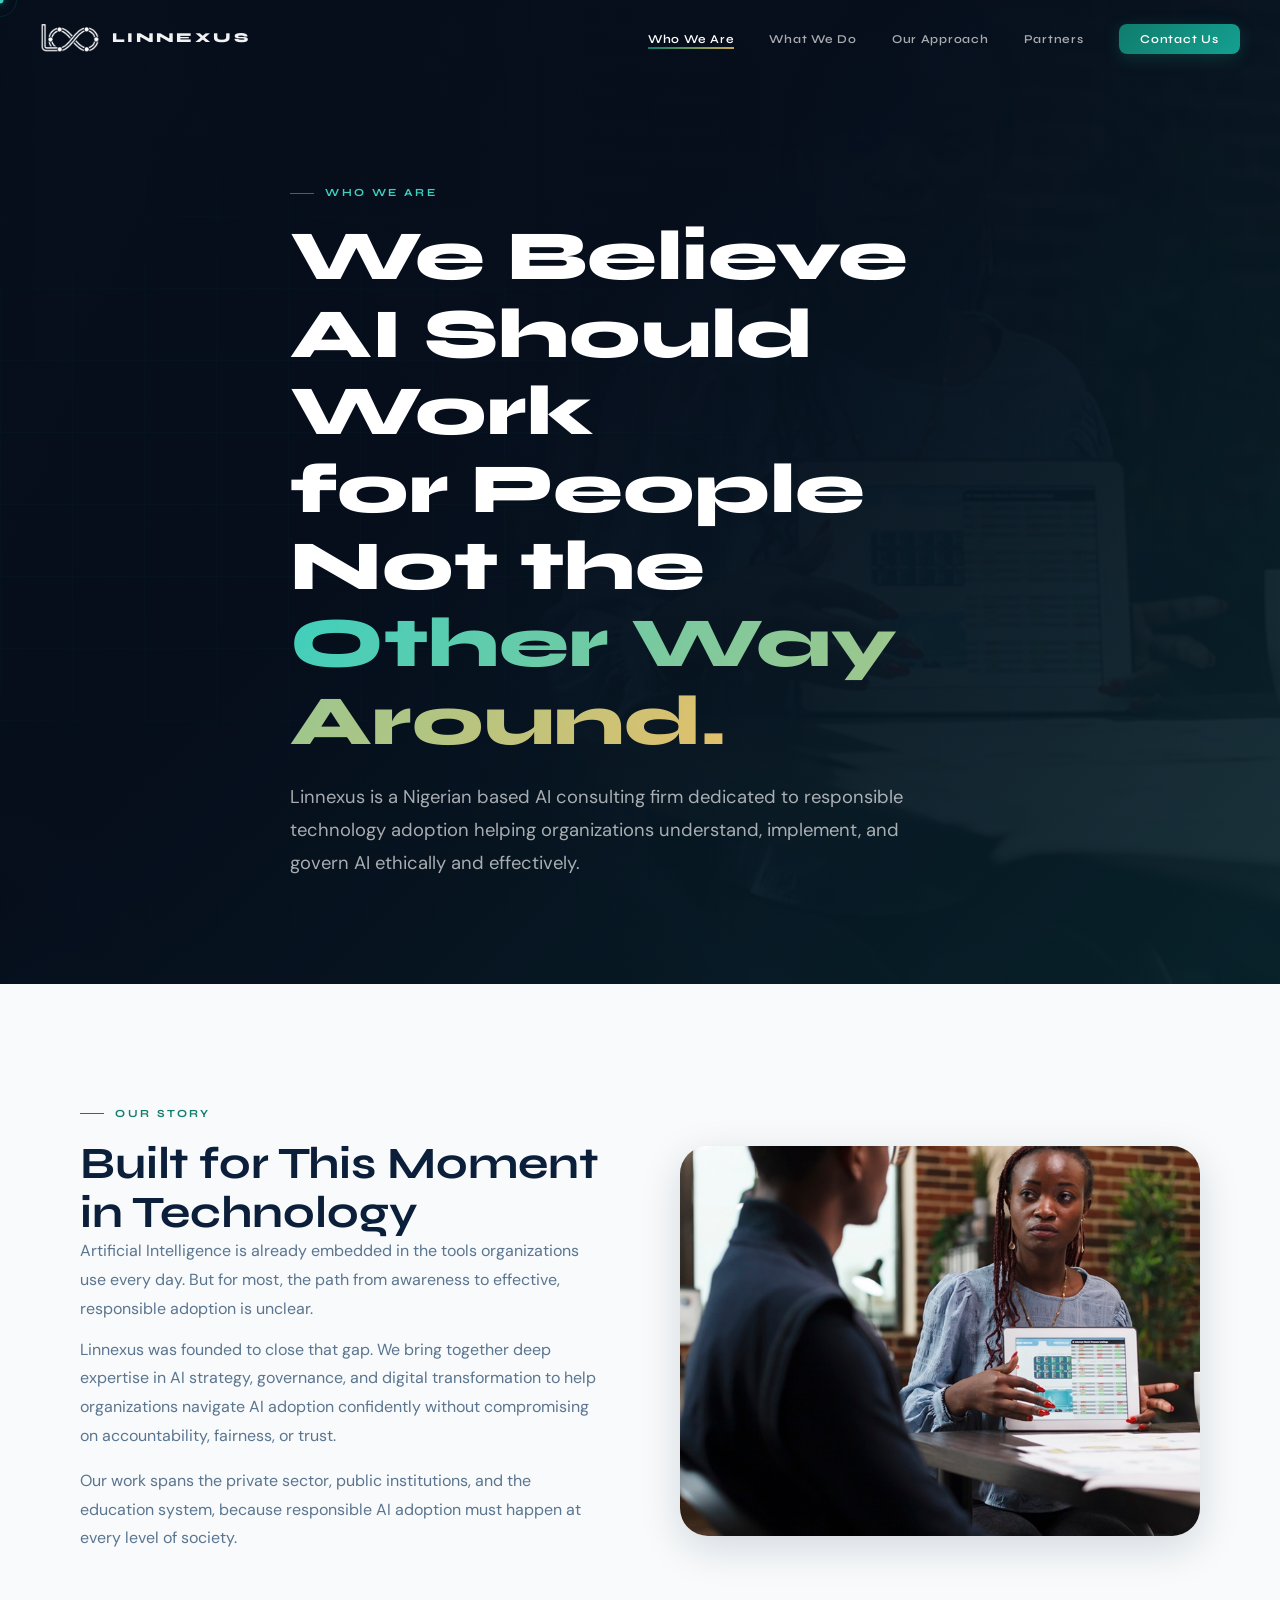
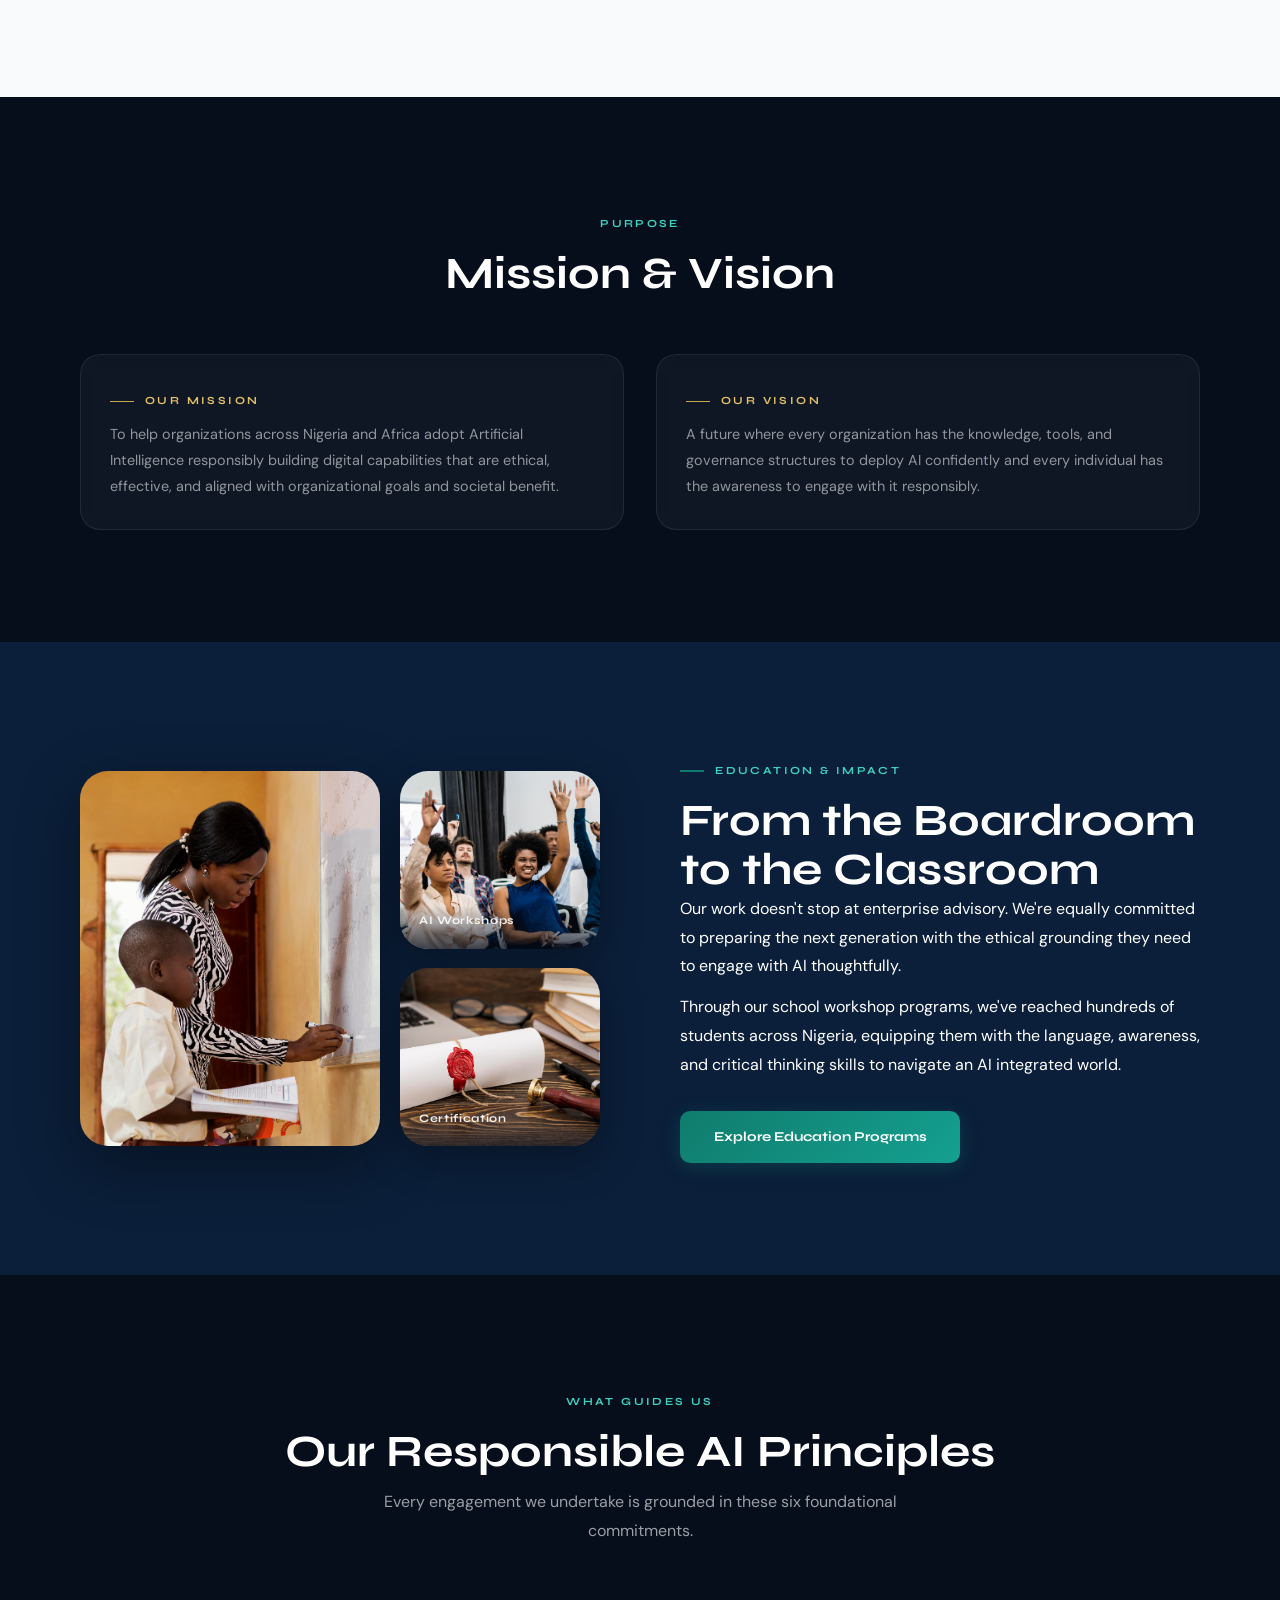
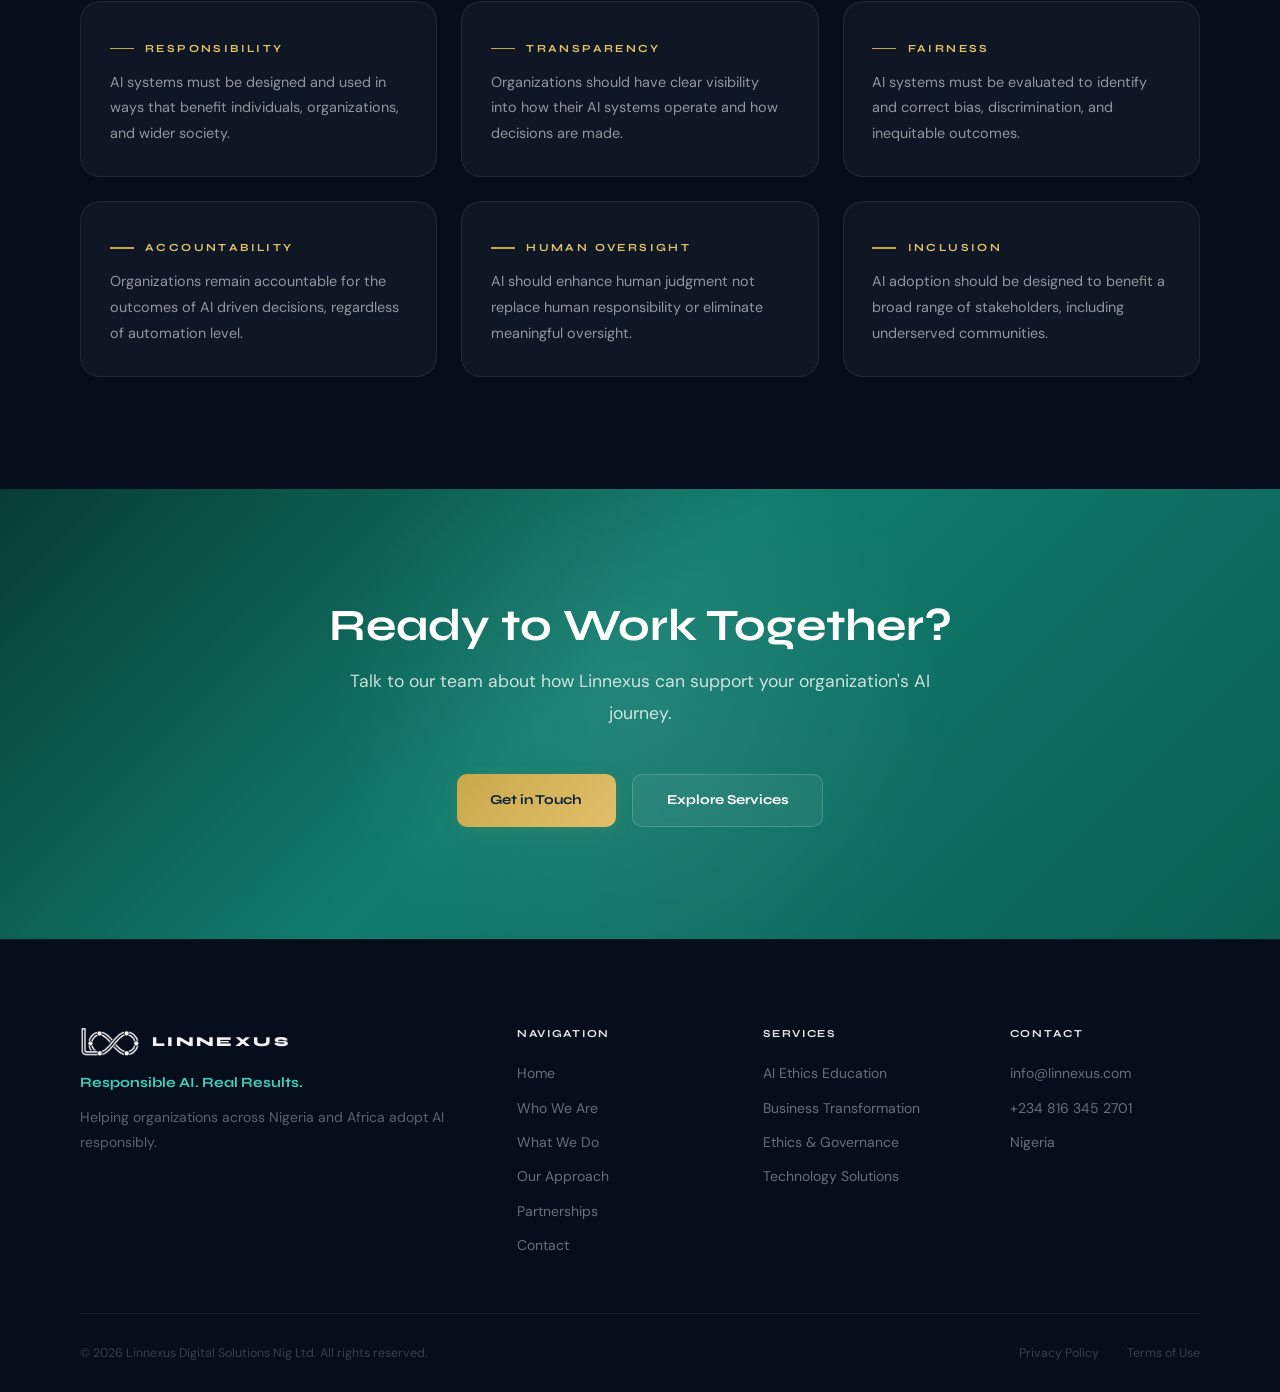
==== about.html @ 8ca658a4 "Add favicon and social media thumbnails" ====
<!DOCTYPE html>
<html lang="en">

<head>
  <meta charset="UTF-8" />
  <meta name="viewport" content="width=device-width,initial-scale=1.0" />
  <title>Who We Are Linnexus Digital Solutions</title>
  <link rel="preconnect" href="https://fonts.googleapis.com" />
  <link rel="preconnect" href="https://fonts.gstatic.com" crossorigin />
  <link
    href="https://fonts.googleapis.com/css2?family=Syne:wght@400;600;700;800&family=DM+Sans:ital,opsz,wght@0,9..40,300;0,9..40,400;0,9..40,500;1,9..40,300&display=swap"
    rel="stylesheet" />
  <link rel="stylesheet" href="style.css" />
  <!-- Favicon and Social Thumbnails -->
  <link rel="icon" type="image/png" href="images/logo.png" />
  <meta property="og:title" content="Linnexus Digital Solutions" />
  <meta property="og:description" content="Responsible AI Consulting & Technology Solutions." />
  <meta property="og:image" content="https://www.linnexus.com/images/logo.png" />
  <meta property="og:url" content="https://www.linnexus.com/" />
  <meta property="og:type" content="website" />
  <meta name="twitter:card" content="summary_large_image" />
  <meta name="twitter:title" content="Linnexus Digital Solutions" />
  <meta name="twitter:description" content="Responsible AI Consulting & Technology Solutions." />
  <meta name="twitter:image" content="https://www.linnexus.com/images/logo.png" />
</head>

<body>
  <div class="cur-dot"></div>
  <div class="cur-ring"></div>
  <canvas id="particles"></canvas>
  <div class="hero-bg"></div>
  <div class="hero-grid-lines"></div>
  <div class="hero-orb-1"></div>
  <div class="hero-orb-2"></div>
  <nav class="nav" id="nav">
    <div class="nav-in">
      <a href="index.html" class="logo"><img src="images/logo.png" class="logo-img" alt="Linnexus" /><span
          class="logo-text">LINNEXUS</span></a>
      <ul class="nav-links">
        <li><a href="about.html" class="active">Who We Are</a></li>
        <li><a href="services.html">What We Do</a></li>
        <li><a href="approach.html">Our Approach</a></li>
        <li><a href="partners.html">Partners</a></li>
        <li><a href="contact.html" class="nav-cta">Contact Us</a></li>
      </ul>
      <button class="hamburger" id="hamburger"><span></span><span></span><span></span></button>
    </div>
  </nav>
  <div class="mob-menu" id="mobMenu">
    <ul>
      <li><a href="about.html">Who We Are</a></li>
      <li><a href="services.html">What We Do</a></li>
      <li><a href="approach.html">Our Approach</a></li>
      <li><a href="partners.html">Partners</a></li>
      <li><a href="contact.html">Contact Us</a></li>
    </ul>
  </div>

  <!-- PAGE HERO (dark) -->
  <section class="phero">
    <div class="phero-photo" style="background-image:url('images/about-story.jpg')"></div>
    <div class="phero-grad"></div>
    <div class="phero-grid"></div>
    <div class="wrap">
      <div class="eyebrow teal fade-up">Who We Are</div>
      <h1 class="fade-up d1">We Believe AI Should Work<br />for People Not the<br /><span class="accent">Other Way
          Around.</span></h1>
      <p class="fade-up d2">Linnexus is a Nigerian based AI consulting firm dedicated to responsible technology adoption
        helping organizations understand, implement, and govern AI ethically and effectively.</p>
    </div>
  </section>

  <!-- OUR STORY — WHITE SECTION ═══ -->
  <section class="sect-white pad">
    <div class="wrap">
      <div class="split">
        <div class="reveal-l">
          <div class="eyebrow w-teal">Our Story</div>
          <h2>Built for This Moment in Technology</h2>
          <p>Artificial Intelligence is already embedded in the tools organizations use every day. But for most, the
            path from awareness to effective, responsible adoption is unclear.</p>
          <p style="margin-top:.75rem;margin-bottom:1rem;">Linnexus was founded to close that gap. We bring together
            deep expertise in AI strategy, governance, and digital transformation to help organizations navigate AI
            adoption confidently without compromising on accountability, fairness, or trust.</p>
          <p style="margin-bottom:2rem;">Our work spans the private sector, public institutions, and the education
            system, because responsible AI adoption must happen at every level of society.</p>
        </div>
        <div class="reveal-r">
          <div class="img-b" style="aspect-ratio:4/3;"><img src="images/about-story.jpg" alt="Linnexus team" /></div>
        </div>
      </div>
    </div>
  </section>

  <!-- MISSION / VISION (dark) -->
  <section class="sect-deep pad">
    <div class="wrap">
      <div class="s-head c reveal">
        <div class="eyebrow teal center">Purpose</div>
        <h2>Mission &amp; Vision</h2>
      </div>
      <div style="display:grid;grid-template-columns:1fr 1fr;gap:2rem;">
        <div class="glass-card reveal-l">
          <div class="eyebrow gold" style="margin-bottom:.75rem;">Our Mission</div>
          <p>To help organizations across Nigeria and Africa adopt Artificial Intelligence responsibly building digital
            capabilities that are ethical, effective, and aligned with organizational goals and societal benefit.</p>
        </div>
        <div class="glass-card reveal-r">
          <div class="eyebrow gold" style="margin-bottom:.75rem;">Our Vision</div>
          <p>A future where every organization has the knowledge, tools, and governance structures to deploy AI
            confidently and every individual has the awareness to engage with it responsibly.</p>
        </div>
      </div>
    </div>
  </section>

  <!-- EDUCATION IMPACT (dark-mid) -->
  <section class="sect pad">
    <div class="wrap">
      <div class="split">
        <div class="reveal-l">
          <div class="img-grid">
            <div class="img-b" style="aspect-ratio:4/5;"><img src="images/about-education.jpg"
                alt="Students in AI workshop" /></div>
            <div class="img-col">
              <div class="img-cap" style="flex:1;"><img src="images/about-workshop.jpg" alt="Workshop"
                  style="height:100%;" />
                <div class="img-label"><span>AI Workshops</span></div>
              </div>
              <div class="img-cap" style="flex:1;"><img src="images/about-cert.jpg" alt="Certification"
                  style="height:100%;" />
                <div class="img-label"><span>Certification</span></div>
              </div>
            </div>
          </div>
        </div>
        <div class="reveal-r">
          <div class="eyebrow teal">Education &amp; Impact</div>
          <h2>From the Boardroom to the Classroom</h2>
          <p>Our work doesn't stop at enterprise advisory. We're equally committed to preparing the next generation with
            the ethical grounding they need to engage with AI thoughtfully.</p>
          <p style="margin-top:.75rem;margin-bottom:2rem;">Through our school workshop programs, we've reached hundreds
            of students across Nigeria, equipping them with the language, awareness, and critical thinking skills to
            navigate an AI integrated world.</p>
          <a href="services.html" class="btn btn-teal">Explore Education Programs</a>
        </div>
      </div>
    </div>
  </section>

  <!-- PRINCIPLES (dark-deep) -->
  <section class="sect-deep pad">
    <div class="wrap">
      <div class="s-head c reveal">
        <div class="eyebrow teal center">What Guides Us</div>
        <h2>Our Responsible AI Principles</h2>
        <p>Every engagement we undertake is grounded in these six foundational commitments.</p>
      </div>
      <div style="display:grid;grid-template-columns:repeat(3,1fr);gap:1.5rem;">
        <div class="glass-card reveal">
          <div class="eyebrow gold" style="margin-bottom:.75rem;">Responsibility</div>
          <p>AI systems must be designed and used in ways that benefit individuals, organizations, and wider society.
          </p>
        </div>
        <div class="glass-card reveal">
          <div class="eyebrow gold" style="margin-bottom:.75rem;">Transparency</div>
          <p>Organizations should have clear visibility into how their AI systems operate and how decisions are made.
          </p>
        </div>
        <div class="glass-card reveal">
          <div class="eyebrow gold" style="margin-bottom:.75rem;">Fairness</div>
          <p>AI systems must be evaluated to identify and correct bias, discrimination, and inequitable outcomes.</p>
        </div>
        <div class="glass-card reveal">
          <div class="eyebrow gold" style="margin-bottom:.75rem;">Accountability</div>
          <p>Organizations remain accountable for the outcomes of AI driven decisions, regardless of automation level.
          </p>
        </div>
        <div class="glass-card reveal">
          <div class="eyebrow gold" style="margin-bottom:.75rem;">Human Oversight</div>
          <p>AI should enhance human judgment not replace human responsibility or eliminate meaningful oversight.</p>
        </div>
        <div class="glass-card reveal">
          <div class="eyebrow gold" style="margin-bottom:.75rem;">Inclusion</div>
          <p>AI adoption should be designed to benefit a broad range of stakeholders, including underserved communities.
          </p>
        </div>
      </div>
    </div>
  </section>

  <section class="cta">
    <div class="cta-orb"></div>
    <div class="wrap">
      <div class="cta-in">
        <h2>Ready to Work Together?</h2>
        <p>Talk to our team about how Linnexus can support your organization's AI journey.</p>
        <div class="cta-btns"><a href="contact.html" class="btn btn-gold">Get in Touch</a><a href="services.html"
            class="btn btn-ghost">Explore Services</a></div>
      </div>
    </div>
  </section>
  <footer class="footer">
    <div class="wrap">
      <div class="footer-grid">
        <div class="footer-brand"><a href="index.html" class="logo"><img src="images/logo.png" class="logo-img"
              alt="Linnexus" style="filter:brightness(0) invert(1);" /><span class="logo-text">LINNEXUS</span></a>
          <p class="f-tag">Responsible AI. Real Results.</p>
          <p class="f-desc">Helping organizations across Nigeria and Africa adopt AI responsibly.</p>
        </div>
        <div class="footer-col">
          <h5>Navigation</h5>
          <ul>
            <li><a href="index.html">Home</a></li>
            <li><a href="about.html">Who We Are</a></li>
            <li><a href="services.html">What We Do</a></li>
            <li><a href="approach.html">Our Approach</a></li>
            <li><a href="partners.html">Partnerships</a></li>
            <li><a href="contact.html">Contact</a></li>
          </ul>
        </div>
        <div class="footer-col">
          <h5>Services</h5>
          <ul>
            <li><a href="services.html">AI Ethics Education</a></li>
            <li><a href="services.html">Business Transformation</a></li>
            <li><a href="services.html">Ethics &amp; Governance</a></li>
            <li><a href="services.html">Technology Solutions</a></li>
          </ul>
        </div>
        <div class="footer-col">
          <h5>Contact</h5>
          <ul>
            <li><a href="mailto:info@linnexus.com">info@linnexus.com</a></li>
            <li><a href="tel:+2348163452701">+234 816 345 2701</a></li>
            <li>Nigeria</li>
          </ul>
        </div>
      </div>
      <div class="footer-bot">
        <p>&copy; 2026 Linnexus Digital Solutions Nig Ltd. All rights reserved.</p>
        <div class="footer-leg"><a href="#">Privacy Policy</a><a href="#">Terms of Use</a></div>
      </div>
    </div>
  </footer>
  <script src="main.js"></script>
</body>

</html>
---- style.css ----
/* ================================================================
   LINNEXUS v4 — Dark Navy · Gold Accents · One White Section/Page
   ================================================================ */

@import url('https://fonts.googleapis.com/css2?family=Syne:wght@400;600;700;800&family=DM+Sans:ital,opsz,wght@0,9..40,300;0,9..40,400;0,9..40,500;1,9..40,300&display=swap');

:root {
  --navy:      #0B1F3A;
  --navy-mid:  #0F2847;
  --navy-deep: #060E1C;
  --navy-card: #0D2240;
  --navy-glass:rgba(11,31,58,0.6);
  --teal:      #107C6D;
  --teal-l:    #14A090;
  --teal-xl:   #3FCFBD;
  --teal-dim:  rgba(16,124,109,0.10);
  --teal-b:    rgba(16,124,109,0.22);
  --teal-glow: rgba(16,124,109,0.30);
  --gold:      #C9A84C;
  --gold-l:    #E2C06A;
  --gold-dim:  rgba(201,168,76,0.12);
  --gold-b:    rgba(201,168,76,0.25);
  /* White section palette */
  --w-bg:      #F8FAFB;
  --w-card:    #FFFFFF;
  --w-border:  #E0EAF2;
  --w-text:    #0B1F3A;
  --w-muted:   #5A7590;
  /* Typography */
  --d:        'DM Sans', sans-serif;
  --s:        'Syne', sans-serif;
  /* Misc */
  --r:    12px;
  --rl:   20px;
  --rxl:  28px;
  --ease: cubic-bezier(0.4,0,0.2,1);
  --spring: cubic-bezier(0.34,1.56,0.64,1);
}

*,*::before,*::after{box-sizing:border-box;margin:0;padding:0}
html{scroll-behavior:smooth}
body{font-family:var(--d);background:var(--navy);color:#fff;line-height:1.65;overflow-x:hidden;cursor:none}

/* ── CURSOR ── */
.cur{position:fixed;z-index:9999;pointer-events:none;transform:translate(-50%,-50%)}
.cur-dot{width:7px;height:7px;border-radius:50%;background:var(--teal-xl);box-shadow:0 0 10px var(--teal)}
.cur-ring{width:34px;height:34px;border-radius:50%;border:1.5px solid var(--teal-b);top:0;left:0;transition:width .3s var(--ease),height .3s var(--ease),border-color .3s}
.cur-dot,.cur-ring{position:fixed;pointer-events:none;transform:translate(-50%,-50%);z-index:9999}

/* ── TYPOGRAPHY ── */
h1,h2,h3,h4,h5{font-family:var(--s);line-height:1.1}
h1{font-size:clamp(2.6rem,5.5vw,4.4rem);font-weight:800}
h2{font-size:clamp(1.9rem,3.5vw,3rem);font-weight:700}
h3{font-size:1.3rem;font-weight:700}
h4{font-size:1rem;font-weight:700}
p{font-size:1rem;line-height:1.8}

.accent{background:linear-gradient(120deg,var(--teal-xl),var(--gold-l));-webkit-background-clip:text;background-clip:text;color:transparent}
.eyebrow{font-family:var(--s);font-size:.68rem;font-weight:700;letter-spacing:.22em;text-transform:uppercase;display:inline-flex;align-items:center;gap:.7rem;margin-bottom:1rem}
.eyebrow::before{content:'';width:24px;height:1.5px;flex-shrink:0}
.eyebrow.teal{color:var(--teal-xl)}.eyebrow.teal::before{background:var(--teal)}
.eyebrow.gold{color:var(--gold-l)}.eyebrow.gold::before{background:var(--gold)}
.eyebrow.w-teal{color:var(--teal)}.eyebrow.w-teal::before{background:var(--teal)}
.eyebrow.center{justify-content:center}.eyebrow.center::before{display:none}

/* ── LAYOUT ── */
.wrap{max-width:1200px;margin:0 auto;padding:0 2.5rem}
.pad{padding:7rem 0}
.pad-sm{padding:4.5rem 0}
.s-head{margin-bottom:3.5rem}
.s-head.c{text-align:center}
.s-head.c p{max-width:560px;margin:.75rem auto 0;color:rgba(255,255,255,.6)}
.s-head p{margin-top:.75rem;max-width:540px;color:rgba(255,255,255,.6)}

/* ─── DARK SECTION (default) ─── */
.sect{background:var(--navy)}
.sect-deep{background:var(--navy-deep)}
.sect-mid{background:var(--navy-mid)}

/* ─── WHITE SECTION ─── */
.sect-white{background:var(--w-bg)}
.sect-white h2,.sect-white h3,.sect-white h4{color:var(--w-text)}
.sect-white p{color:var(--w-muted)}
.sect-white .s-head p{color:var(--w-muted)}
.sect-white .s-head.c p{color:var(--w-muted)}

/* ── NAV ── */
.nav{position:fixed;top:0;left:0;right:0;z-index:900;padding:0 2.5rem;transition:all .4s var(--ease)}
.nav.scrolled{background:rgba(6,14,28,.92);backdrop-filter:blur(28px);box-shadow:0 1px 0 rgba(16,124,109,.15),0 4px 24px rgba(0,0,0,.35)}
.nav-in{max-width:1200px;margin:0 auto;display:flex;align-items:center;justify-content:space-between;height:76px}

/* LOGO */
.logo{display:flex;align-items:center;gap:12px;text-decoration:none}
.logo-img{height:28px;width:auto;transition:transform .4s var(--spring),filter .3s}
.logo:hover .logo-img{transform:scale(1.06) rotate(-3deg)}
.logo-text{font-family:var(--s);font-weight:800;font-size:.85rem;letter-spacing:.18em;color:rgba(255,255,255,.95);transition:color .3s}

.nav-links{display:flex;align-items:center;gap:2.2rem;list-style:none}
.nav-links a{font-family:var(--s);font-size:.75rem;font-weight:600;letter-spacing:.06em;color:rgba(255,255,255,.65);text-decoration:none;transition:color .3s;position:relative;padding-bottom:3px}
.nav-links a::after{content:'';position:absolute;bottom:0;left:0;right:0;height:1.5px;background:linear-gradient(90deg,var(--teal),var(--gold));transform:scaleX(0);transform-origin:left;transition:transform .35s var(--ease)}
.nav-links a:hover,.nav-links a.active{color:#fff}
.nav-links a:hover::after,.nav-links a.active::after{transform:scaleX(1)}
.nav-cta{background:linear-gradient(135deg,var(--teal),var(--teal-l))!important;color:#fff!important;padding:.5rem 1.35rem!important;border-radius:8px!important;box-shadow:0 4px 16px var(--teal-glow)!important;transition:transform .3s var(--spring),box-shadow .3s!important}
.nav-cta::after{display:none!important}
.nav-cta:hover{transform:translateY(-2px)!important;box-shadow:0 8px 26px var(--teal-glow)!important;color:#fff!important}
.hamburger{display:none;flex-direction:column;gap:5px;background:none;border:none;cursor:none;padding:4px}
.hamburger span{display:block;width:24px;height:2px;border-radius:2px;background:rgba(255,255,255,.8);transition:all .3s}
.mob-menu{display:none;position:fixed;inset:0;z-index:800;background:rgba(6,14,28,.98);backdrop-filter:blur(24px);padding:7rem 2.5rem 2rem;flex-direction:column}
.mob-menu.open{display:flex}
.mob-menu ul{list-style:none;display:flex;flex-direction:column;gap:1.5rem}
.mob-menu a{font-family:var(--s);font-size:1.7rem;font-weight:700;color:rgba(255,255,255,.9);text-decoration:none;transition:color .3s}
.mob-menu a:hover{color:var(--teal-xl)}

/* ── BUTTONS ── */
.btn{display:inline-flex;align-items:center;gap:.55rem;font-family:var(--s);font-size:.85rem;font-weight:700;text-decoration:none;border:none;cursor:none;border-radius:10px;padding:.9rem 2.1rem;transition:transform .3s var(--spring),box-shadow .3s,background .3s}
.btn-teal{background:linear-gradient(135deg,var(--teal),var(--teal-l));color:#fff;box-shadow:0 4px 18px var(--teal-glow)}
.btn-teal:hover{transform:translateY(-3px);box-shadow:0 10px 30px var(--teal-glow)}
.btn-gold{background:linear-gradient(135deg,var(--gold),var(--gold-l));color:var(--navy);box-shadow:0 4px 18px var(--gold-dim)}
.btn-gold:hover{transform:translateY(-3px);box-shadow:0 10px 30px rgba(201,168,76,.4)}
.btn-ghost{background:rgba(255,255,255,.06);color:#fff;border:1.5px solid rgba(255,255,255,.18);backdrop-filter:blur(8px)}
.btn-ghost:hover{background:rgba(255,255,255,.12);border-color:rgba(255,255,255,.5);transform:translateY(-3px)}
.btn-outline-w{background:transparent;color:var(--w-text);border:2px solid var(--w-text)}
.btn-outline-w:hover{background:var(--w-text);color:#fff;transform:translateY(-3px)}
.link-arr{display:inline-flex;align-items:center;gap:.5rem;color:var(--teal-xl);font-family:var(--s);font-size:.88rem;font-weight:700;text-decoration:none;transition:gap .3s,color .3s;cursor:none}
.link-arr:hover{gap:.85rem;color:var(--gold-l)}
.link-arr-w{display:inline-flex;align-items:center;gap:.5rem;color:var(--teal);font-family:var(--s);font-size:.88rem;font-weight:700;text-decoration:none;transition:gap .3s,color .3s;cursor:none}
.link-arr-w:hover{gap:.85rem;color:var(--navy)}

/* ── HERO ── */
.hero{min-height:100vh;display:grid;grid-template-columns:1fr 1fr;align-items:center;gap:4rem;max-width:1200px;margin:0 auto;padding:10rem 2.5rem 5rem;position:relative;z-index:1}
/* fixed bg layer */
.hero-bg{position:fixed;inset:0;z-index:-3;background:var(--navy-deep)}
.hero-img-bg{position:fixed;inset:0;z-index:-2;background-image:url('images/hero-bg.jpg');background-size:cover;background-position:center;opacity:.07;animation:bgDrift 24s ease-in-out infinite alternate}
@keyframes bgDrift{from{transform:scale(1)}to{transform:scale(1.05)}}
.hero-grid-lines{position:fixed;inset:0;z-index:-2;pointer-events:none;background-image:linear-gradient(rgba(16,124,109,0.05) 1px,transparent 1px),linear-gradient(90deg,rgba(16,124,109,0.05) 1px,transparent 1px);background-size:72px 72px;mask-image:radial-gradient(ellipse 80% 60% at 50% 40%,black,transparent)}
.hero-orb-1{position:fixed;width:600px;height:600px;border-radius:50%;background:radial-gradient(circle,rgba(16,124,109,.18),transparent 65%);top:-160px;right:-100px;filter:blur(80px);z-index:-2;animation:o1 14s ease-in-out infinite alternate;pointer-events:none}
.hero-orb-2{position:fixed;width:400px;height:400px;border-radius:50%;background:radial-gradient(circle,rgba(201,168,76,.08),transparent 65%);bottom:80px;left:-80px;filter:blur(100px);z-index:-2;animation:o2 18s ease-in-out infinite alternate;pointer-events:none}
@keyframes o1{from{transform:translate(0,0)}to{transform:translate(50px,40px)}}
@keyframes o2{from{transform:translate(0,0)}to{transform:translate(-30px,30px)}}
#particles{position:fixed;inset:0;z-index:-1;pointer-events:none}

.badge{display:inline-flex;align-items:center;gap:.55rem;font-family:var(--s);font-size:.68rem;font-weight:700;letter-spacing:.18em;text-transform:uppercase;color:var(--teal-xl);border:1px solid var(--teal-b);background:rgba(16,124,109,.08);padding:.45rem 1.2rem;border-radius:999px;margin-bottom:2rem;backdrop-filter:blur(6px);animation:badgePop .6s var(--spring) both}
.badge-dot{width:7px;height:7px;border-radius:50%;background:var(--teal-xl);box-shadow:0 0 8px var(--teal-xl);animation:blink 2s ease-in-out infinite}
@keyframes badgePop{from{opacity:0;transform:translateY(10px) scale(.9)}to{opacity:1;transform:none}}
@keyframes blink{0%,100%{opacity:1;transform:scale(1)}50%{opacity:.5;transform:scale(1.5)}}
.hero-title{color:#fff;margin-bottom:1.6rem}
.hero-sub{font-size:1.08rem;color:rgba(255,255,255,.62);margin-bottom:2.8rem;max-width:480px}
.hero-btns{display:flex;gap:1rem;flex-wrap:wrap;margin-bottom:3rem}
.hero-scroll{display:flex;align-items:center;gap:.8rem;font-family:var(--s);font-size:.65rem;letter-spacing:.14em;text-transform:uppercase;color:rgba(255,255,255,.28)}
.scroll-ln{width:1.5px;height:36px;background:linear-gradient(to bottom,var(--teal),transparent);animation:scrollLn 2.2s ease-in-out infinite}
@keyframes scrollLn{0%,100%{opacity:1;transform:scaleY(1)}50%{opacity:.3;transform:scaleY(.4)}}

/* Hero visual — photo card */
.hero-card{position:relative;border-radius:var(--rxl);overflow:hidden;box-shadow:0 30px 80px rgba(0,0,0,.5),0 0 60px rgba(16,124,109,.18);animation:cardFloat 7s ease-in-out infinite alternate;border:1px solid rgba(255,255,255,.1)}
.hero-card img{width:100%;height:460px;object-fit:cover;display:block}
.hero-card-overlay{position:absolute;bottom:0;left:0;right:0;background:linear-gradient(to top,rgba(6,14,28,.9) 0%,transparent 55%);padding:2.2rem 2rem 1.8rem}
.hero-card::after{content:'';position:absolute;inset:0;border:1px solid rgba(255,255,255,.08);border-radius:var(--rxl);pointer-events:none}
.hero-card-tag{display:inline-flex;align-items:center;gap:.45rem;font-family:var(--s);font-size:.65rem;font-weight:700;letter-spacing:.14em;text-transform:uppercase;color:var(--teal-xl);margin-bottom:.55rem}
.hero-card-tag-dot{width:5px;height:5px;border-radius:50%;background:var(--teal-xl);animation:blink 2s ease-in-out infinite}
.hero-card-title{font-family:var(--s);font-size:1.05rem;font-weight:700;color:#fff;line-height:1.35}
.hero-chip{position:absolute;top:1.4rem;right:1.4rem;background:rgba(6,14,28,.78);backdrop-filter:blur(14px);border:1px solid rgba(255,255,255,.1);border-radius:var(--r);padding:1rem 1.1rem;display:flex;flex-direction:column;gap:.8rem}
.hstat{display:flex;flex-direction:column;align-items:center}
.hstat-n{font-family:var(--s);font-size:1.5rem;font-weight:800;color:#fff;line-height:1}
.hstat-l{font-size:.58rem;color:rgba(255,255,255,.4);text-align:center;margin-top:2px}
@keyframes cardFloat{from{transform:translateY(0) rotate(-.6deg)}to{transform:translateY(-16px) rotate(.6deg)}}

/* ── STATS BAND ── */
.stats-band{padding:4.5rem 0;background:var(--navy-deep);border-top:1px solid rgba(16,124,109,.12);border-bottom:1px solid rgba(16,124,109,.12)}
.stats-row{display:grid;grid-template-columns:repeat(4,1fr);gap:2rem;text-align:center}
.stat-n{font-family:var(--s);font-size:3.4rem;font-weight:800;background:linear-gradient(120deg,#fff,var(--teal-xl));-webkit-background-clip:text;background-clip:text;color:transparent;line-height:1;display:block;margin-bottom:.35rem}
.stat-l{font-family:var(--s);font-size:.8rem;font-weight:600;letter-spacing:.06em;color:rgba(255,255,255,.4)}

/* ── SPLIT LAYOUT ── */
.split{display:grid;grid-template-columns:1fr 1fr;gap:5rem;align-items:center}
.split-text h2{margin-bottom:1.2rem}
.split-text p{margin-bottom:1rem;color:rgba(255,255,255,.62)}
/* white section split */
.sect-white .split-text p{color:var(--w-muted)}

/* ── CARDS ── */
/* Dark glass card */
.glass-card{background:rgba(255,255,255,.04);border:1px solid rgba(255,255,255,.08);border-radius:var(--rl);padding:1.8rem;transition:all .35s var(--ease);backdrop-filter:blur(8px)}
.glass-card:hover{background:rgba(255,255,255,.08);border-color:var(--teal-b);transform:translateY(-5px);box-shadow:0 20px 50px rgba(0,0,0,.3),0 0 30px var(--teal-glow)}
.glass-card h4{color:#fff;margin-bottom:.55rem}
.glass-card p{font-size:.9rem;color:rgba(255,255,255,.55)}

/* White card (for white sections) */
.w-card{background:#fff;border:1px solid var(--w-border);border-radius:var(--rl);padding:2rem;box-shadow:0 4px 20px rgba(11,31,58,.08);transition:all .4s var(--ease)}
.w-card:hover{box-shadow:0 14px 42px rgba(11,31,58,.14);transform:translateY(-6px);border-color:rgba(16,124,109,.25)}
.w-card::before{content:'';display:block;height:3px;border-radius:3px 3px 0 0;background:linear-gradient(90deg,var(--teal),var(--gold));margin:-2rem -2rem 1.5rem;border-radius:var(--rl) var(--rl) 0 0}
.w-card h4{color:var(--w-text);margin-bottom:.55rem}
.w-card p{font-size:.9rem;color:var(--w-muted)}

/* Pillar card — icon + text row */
.pillar{background:rgba(255,255,255,.04);border:1px solid rgba(255,255,255,.08);border-radius:var(--r);padding:1.5rem;display:flex;align-items:flex-start;gap:1rem;transition:all .3s var(--ease)}
.pillar:hover{background:rgba(16,124,109,.12);border-color:var(--teal-b);transform:translateX(6px)}
.p-icon{width:42px;height:42px;border-radius:10px;background:var(--teal-dim);border:1px solid var(--teal-b);display:flex;align-items:center;justify-content:center;flex-shrink:0;transition:transform .3s var(--spring)}
.pillar:hover .p-icon{transform:scale(1.12) rotate(-6deg)}
.pillar h4{color:#fff;margin-bottom:.3rem}
.pillar p{font-size:.88rem;color:rgba(255,255,255,.5)}

/* Service card */
.svc-card{background:rgba(255,255,255,.04);border:1px solid rgba(255,255,255,.08);border-radius:var(--rxl);overflow:hidden;transition:all .4s var(--ease)}
.svc-card:hover{transform:translateY(-8px);box-shadow:0 30px 70px rgba(0,0,0,.4),0 0 40px var(--teal-glow);border-color:var(--teal-b)}
.svc-img{aspect-ratio:16/10;overflow:hidden;position:relative}
.svc-img img{width:100%;height:100%;object-fit:cover;display:block;transition:transform .7s var(--ease)}
.svc-card:hover .svc-img img{transform:scale(1.07)}
/* bright service image — no overlay unless needed for text */
.svc-body{padding:1.8rem}
.svc-num{font-family:var(--s);font-size:.65rem;font-weight:800;letter-spacing:.18em;color:var(--teal-xl);margin-bottom:.55rem}
.svc-body h3{color:#fff;margin-bottom:.6rem}
.svc-body p{font-size:.9rem;color:rgba(255,255,255,.55);margin-bottom:1.2rem}
.svc-link{display:inline-flex;align-items:center;gap:.4rem;color:var(--teal-xl);font-family:var(--s);font-size:.82rem;font-weight:700;text-decoration:none;transition:gap .3s,color .3s;cursor:none}
.svc-link:hover{gap:.7rem;color:var(--gold-l)}

/* Image styles */
.img-b{border-radius:var(--rxl);overflow:hidden;box-shadow:0 20px 60px rgba(0,0,0,.4)}
.img-b img{width:100%;height:100%;object-fit:cover;display:block;transition:transform .6s var(--ease)}
.img-b:hover img{transform:scale(1.04)}
.img-cap{position:relative;border-radius:var(--rxl);overflow:hidden;box-shadow:0 12px 40px rgba(0,0,0,.35)}
.img-cap img{width:100%;height:100%;object-fit:cover;display:block;transition:transform .6s var(--ease)}
.img-cap:hover img{transform:scale(1.04)}
.img-label{position:absolute;bottom:0;left:0;right:0;background:linear-gradient(to top,rgba(6,14,28,.75),transparent 70%);padding:1.2rem 1.2rem 1rem}
.img-label span{font-family:var(--s);font-size:.72rem;font-weight:700;color:rgba(255,255,255,.9);letter-spacing:.06em}
/* White-section image needs lighter shadow */
.sect-white .img-b{box-shadow:0 12px 40px rgba(11,31,58,.15)}
.sect-white .img-cap{box-shadow:0 8px 30px rgba(11,31,58,.12)}

/* 2-col image grid */
.img-grid{display:grid;grid-template-columns:1.2fr .8fr;gap:1.2rem}
.img-col{display:flex;flex-direction:column;gap:1.2rem}

/* Image strip */
.img-strip{display:grid;grid-template-columns:repeat(3,1fr);overflow:hidden}
.img-strip-item{position:relative;aspect-ratio:3/4;overflow:hidden}
.img-strip-item img{width:100%;height:100%;object-fit:cover;display:block;transition:transform .7s var(--ease)}
.img-strip-item:hover img{transform:scale(1.07)}

/* Principles */
.principles{display:flex;flex-wrap:wrap;gap:.85rem;justify-content:center}
.prin{display:flex;align-items:center;gap:.65rem;background:rgba(255,255,255,.05);border:1px solid rgba(255,255,255,.1);border-radius:999px;padding:.65rem 1.6rem;font-family:var(--s);font-size:.85rem;font-weight:700;color:rgba(255,255,255,.65);transition:all .35s var(--ease);cursor:none}
.prin:hover{background:rgba(16,124,109,.18);border-color:var(--teal-b);color:#fff;transform:translateY(-4px);box-shadow:0 8px 24px var(--teal-glow)}
.prin-dot{width:7px;height:7px;border-radius:50%;background:var(--teal-xl);box-shadow:0 0 8px var(--teal);flex-shrink:0}
/* White section principles */
.sect-white .prin{background:#fff;border-color:var(--w-border);color:var(--w-muted);box-shadow:0 2px 8px rgba(11,31,58,.07)}
.sect-white .prin:hover{background:rgba(16,124,109,.08);border-color:rgba(16,124,109,.3);color:var(--teal)}

/* Serve grid */
.serve-grid{display:grid;grid-template-columns:1fr 1fr;gap:.9rem}
.serve-item{display:flex;align-items:center;gap:.9rem;background:rgba(255,255,255,.04);border:1px solid rgba(255,255,255,.08);border-radius:var(--r);padding:1rem 1.2rem;transition:all .3s var(--ease);cursor:none}
.serve-item:hover{background:rgba(16,124,109,.14);border-color:var(--teal-b);transform:scale(1.03)}
.s-icon{width:36px;height:36px;border-radius:9px;background:var(--teal-dim);border:1px solid var(--teal-b);display:flex;align-items:center;justify-content:center;flex-shrink:0;transition:transform .3s var(--spring)}
.serve-item:hover .s-icon{transform:scale(1.14) rotate(-5deg)}
.serve-item span{font-family:var(--s);font-size:.82rem;font-weight:600;color:rgba(255,255,255,.65);transition:color .3s}
.serve-item:hover span{color:#fff}

/* Steps (white section) */
.steps{display:flex;flex-direction:column}
.step{display:grid;grid-template-columns:80px 1fr;gap:2.5rem;padding:2.8rem 0;border-bottom:1px solid var(--w-border);transition:all .3s var(--ease)}
.step:last-child{border-bottom:none}
.step:hover{padding-left:.6rem}
.step-num-w{width:62px;height:62px;border-radius:var(--r);border:1.5px solid var(--w-border);display:flex;align-items:center;justify-content:center;background:#fff;box-shadow:0 4px 12px rgba(11,31,58,.08);transition:all .3s var(--ease)}
.step:hover .step-num-w{border-color:var(--teal);background:rgba(16,124,109,.06);box-shadow:0 6px 22px rgba(16,124,109,.2)}
.step-n{font-family:var(--s);font-size:1.4rem;font-weight:800;color:var(--teal)}
.step h3{color:var(--w-text);margin-bottom:.65rem;font-size:1.3rem}
.step p{color:var(--w-muted);max-width:560px}

/* Risk cards */
.risk-cards{display:grid;grid-template-columns:repeat(3,1fr);gap:1.25rem}
.risk-card{background:rgba(255,255,255,.04);border:1px solid rgba(255,255,255,.08);border-radius:var(--rl);padding:2rem;transition:all .35s var(--ease)}
.risk-card:hover{border-color:var(--teal-b);background:rgba(16,124,109,.08);transform:translateY(-5px);box-shadow:0 20px 50px rgba(0,0,0,.25)}
.risk-card h4{color:#fff;margin-bottom:.6rem}
.risk-card p{font-size:.9rem;color:rgba(255,255,255,.5)}

/* Partnership areas */
.pa-grid{display:grid;grid-template-columns:1fr 1fr;gap:1.1rem}
.pa-item{display:flex;gap:1rem;align-items:flex-start;background:rgba(255,255,255,.04);border:1px solid rgba(255,255,255,.08);border-radius:var(--r);padding:1.5rem;transition:all .3s var(--ease)}
.pa-item:hover{border-color:var(--teal-b);background:rgba(16,124,109,.08);transform:translateY(-4px)}
.pa-dot{width:9px;height:9px;border-radius:50%;background:var(--gold);box-shadow:0 0 8px var(--gold);flex-shrink:0;margin-top:.45rem}
.pa-item h5{color:#fff;margin-bottom:.35rem}
.pa-item p{font-size:.875rem;color:rgba(255,255,255,.5)}

/* Serve cards (larger, for Partners page) */
.serve-cards{display:grid;grid-template-columns:repeat(3,1fr);gap:1.5rem}
.serve-card{background:rgba(255,255,255,.04);border:1px solid rgba(255,255,255,.08);border-radius:var(--rxl);padding:2.2rem;transition:all .4s var(--ease)}
.serve-card:hover{border-color:var(--teal-b);transform:translateY(-6px);box-shadow:0 20px 50px rgba(0,0,0,.3)}
.sc-icon{width:50px;height:50px;border-radius:12px;background:var(--teal-dim);border:1px solid var(--teal-b);display:flex;align-items:center;justify-content:center;margin-bottom:1.2rem;transition:transform .35s var(--spring)}
.serve-card:hover .sc-icon{transform:scale(1.1) rotate(-6deg)}
.serve-card h4{color:#fff;margin-bottom:.55rem}
.serve-card p{font-size:.9rem;color:rgba(255,255,255,.5)}

/* Quote */
.quote-box{background:rgba(255,255,255,.03);border:1px solid rgba(255,255,255,.08);border-radius:var(--rxl);padding:4rem;text-align:center;position:relative;overflow:hidden}
.quote-box::before{content:'"';position:absolute;top:-1rem;left:2rem;font-family:var(--s);font-size:14rem;font-weight:800;color:var(--teal);opacity:.06;line-height:1;pointer-events:none}
.quote-box::after{content:'';position:absolute;inset:0;border-radius:var(--rxl);background:radial-gradient(ellipse at 50% 100%,rgba(16,124,109,.06),transparent 70%);pointer-events:none}
.quote-text{font-size:1.3rem;color:rgba(255,255,255,.85);font-style:italic;line-height:1.8;margin-bottom:1.5rem;position:relative;z-index:1}
.quote-by{font-family:var(--s);font-size:.75rem;font-weight:700;color:var(--teal-xl);letter-spacing:.14em;text-transform:uppercase}

/* Contact */
.contact-grid{display:grid;grid-template-columns:1fr 1.6fr;gap:5rem}
.cd{display:flex;gap:1rem;margin-bottom:1.8rem;align-items:flex-start}
.cd-ic{width:46px;height:46px;border-radius:11px;background:var(--teal-dim);border:1px solid var(--teal-b);display:flex;align-items:center;justify-content:center;flex-shrink:0;transition:transform .3s var(--spring)}
.cd:hover .cd-ic{transform:scale(1.1) rotate(-5deg)}
.cd-text label{font-family:var(--s);font-size:.65rem;font-weight:700;letter-spacing:.14em;text-transform:uppercase;color:rgba(255,255,255,.35);display:block;margin-bottom:.2rem}
.cd-text a,.cd-text span{color:rgba(255,255,255,.8);text-decoration:none;font-size:.95rem;transition:color .3s}
.cd-text a:hover{color:var(--teal-xl)}
.eq-item{display:flex;align-items:center;gap:.8rem;padding:.85rem 1rem;background:rgba(255,255,255,.04);border:1px solid rgba(255,255,255,.08);border-radius:10px;margin-bottom:.6rem;cursor:none;transition:all .3s}
.eq-item:hover{border-color:var(--teal-b);background:rgba(16,124,109,.1)}
.eq-item span{font-size:.88rem;color:rgba(255,255,255,.6)}
.eq-dot{width:6px;height:6px;border-radius:50%;background:var(--teal-xl);flex-shrink:0}
.form-wrap{background:rgba(255,255,255,.04);border:1px solid rgba(255,255,255,.1);border-radius:var(--rxl);padding:3rem;position:relative;overflow:hidden}
.form-wrap::before{content:'';display:block;height:2px;border-radius:2px;background:linear-gradient(90deg,var(--teal),var(--gold),transparent);margin:-3rem -3rem 2.5rem;position:relative}
.form-row{display:grid;grid-template-columns:1fr 1fr;gap:1.2rem}
.fg{display:flex;flex-direction:column;gap:.5rem;margin-bottom:1.2rem}
.fg label{font-family:var(--s);font-size:.65rem;font-weight:700;letter-spacing:.14em;text-transform:uppercase;color:rgba(255,255,255,.35)}
.fg input,.fg select,.fg textarea{background:rgba(255,255,255,.06);border:1.5px solid rgba(255,255,255,.1);border-radius:10px;padding:.9rem 1.1rem;color:#fff;font-family:var(--d);font-size:.95rem;transition:all .3s;outline:none;width:100%}
.fg input::placeholder,.fg textarea::placeholder{color:rgba(255,255,255,.28)}
.fg input:focus,.fg select:focus,.fg textarea:focus{border-color:var(--teal);background:rgba(16,124,109,.1);box-shadow:0 0 0 3px rgba(16,124,109,.15)}
.fg select{cursor:none;appearance:none;color:rgba(255,255,255,.6)}
.fg select option{background:var(--navy-deep);color:#fff}
.fg textarea{resize:vertical;min-height:130px}
.f-sub .btn{width:100%;justify-content:center;margin-top:.5rem}

/* CTA Banner */
.cta{padding:7rem 2rem;text-align:center;position:relative;overflow:hidden;background:linear-gradient(135deg,#083C32 0%,var(--teal) 45%,#0A5E52 100%)}
.cta::before{content:'';position:absolute;inset:0;background-image:url('images/hero-bg.jpg');background-size:cover;background-position:center;opacity:.04}
.cta-orb{position:absolute;width:800px;height:800px;border-radius:50%;background:radial-gradient(circle,rgba(255,255,255,.08),transparent 55%);top:50%;left:50%;transform:translate(-50%,-50%);pointer-events:none}
.cta-in{position:relative;z-index:1;max-width:640px;margin:0 auto}
.cta-in h2{color:#fff;margin-bottom:1rem}
.cta-in p{color:rgba(255,255,255,.78);margin-bottom:2.8rem;font-size:1.1rem}
.cta-btns{display:flex;gap:1rem;justify-content:center;flex-wrap:wrap}

/* Page Hero */
.phero{padding:11rem 2.5rem 6.5rem;position:relative;overflow:hidden;background:var(--navy-deep)}
.phero-photo{position:absolute;inset:0;background-size:cover;background-position:center;opacity:.1;animation:bgDrift 24s ease-in-out infinite alternate}
.phero-grad{position:absolute;inset:0;background:linear-gradient(135deg,rgba(6,14,28,.97) 40%,rgba(16,124,109,.18))}
.phero-grid{position:absolute;inset:0;pointer-events:none;background-image:linear-gradient(rgba(16,124,109,.04) 1px,transparent 1px),linear-gradient(90deg,rgba(16,124,109,.04) 1px,transparent 1px);background-size:72px 72px;mask-image:radial-gradient(ellipse at 20% 50%,black 15%,transparent 65%)}
.phero .wrap{position:relative;z-index:3;max-width:780px}
.phero h1{color:#fff;margin-bottom:1.3rem}
.phero p{color:rgba(255,255,255,.65);font-size:1.15rem;max-width:640px}

/* Tab nav (services) */
.tab-nav{display:flex;gap:.4rem;flex-wrap:wrap;margin-bottom:3.5rem;border-bottom:1px solid rgba(255,255,255,.08)}
.tab-btn{font-family:var(--s);font-size:.8rem;font-weight:700;color:rgba(255,255,255,.45);background:none;border:none;cursor:none;padding:.9rem 1.4rem;position:relative;transition:color .3s}
.tab-btn::after{content:'';position:absolute;bottom:-1px;left:0;right:0;height:2px;background:linear-gradient(90deg,var(--teal),var(--gold));transform:scaleX(0);transition:transform .3s var(--ease)}
.tab-btn.active{color:#fff}.tab-btn.active::after{transform:scaleX(1)}
.tab-btn:hover{color:rgba(255,255,255,.8)}
.tab-panel{display:none}
.tab-panel.active{display:block;animation:fadeUp .4s var(--ease)}
.svc-detail{display:grid;grid-template-columns:1fr 1fr;gap:4rem;align-items:start}
.svc-detail h2{color:#fff;margin-bottom:1rem}
.svc-detail p{color:rgba(255,255,255,.6);margin-bottom:1rem}
.feat-box{background:rgba(255,255,255,.04);border:1px solid rgba(255,255,255,.1);border-radius:var(--rxl);padding:2.2rem}
.feat-box h4{font-family:var(--s);font-size:.68rem;font-weight:700;letter-spacing:.15em;text-transform:uppercase;color:var(--teal-xl);margin-bottom:1.5rem}
.feat-list{list-style:none;display:flex;flex-direction:column;gap:.9rem}
.feat-list li{display:flex;align-items:flex-start;gap:.85rem;font-size:.9rem;color:rgba(255,255,255,.58);padding-bottom:.9rem;border-bottom:1px solid rgba(255,255,255,.06);line-height:1.6}
.feat-list li:last-child{border-bottom:none;padding-bottom:0}
.feat-list li::before{content:'';width:6px;height:6px;border-radius:50%;background:var(--teal-xl);flex-shrink:0;margin-top:.55rem;box-shadow:0 0 6px var(--teal)}

/* Footer */
.footer{background:var(--navy-deep);padding:5.5rem 0 0;border-top:1px solid rgba(16,124,109,.12)}
.footer-grid{display:grid;grid-template-columns:2fr 1fr 1fr 1fr;gap:3.5rem;padding-bottom:3.5rem;border-bottom:1px solid rgba(255,255,255,.06)}
.footer-brand .logo{margin-bottom:.85rem;display:inline-flex}
.f-tag{font-family:var(--s);font-size:.88rem;font-weight:700;color:var(--teal-xl);margin-bottom:.6rem}
.f-desc{font-size:.875rem;color:rgba(255,255,255,.35)}
.footer-col h5{font-family:var(--s);font-size:.67rem;font-weight:700;letter-spacing:.16em;text-transform:uppercase;color:rgba(255,255,255,.9);margin-bottom:1.4rem}
.footer-col ul{list-style:none;display:flex;flex-direction:column;gap:.7rem}
.footer-col a{font-size:.875rem;color:rgba(255,255,255,.4);text-decoration:none;transition:color .3s}
.footer-col a:hover{color:var(--teal-xl)}
.footer-col li{font-size:.875rem;color:rgba(255,255,255,.4)}
.footer-bot{display:flex;justify-content:space-between;align-items:center;padding:1.75rem 0;gap:1rem;flex-wrap:wrap}
.footer-bot p{font-size:.78rem;color:rgba(255,255,255,.2)}
.footer-leg{display:flex;gap:1.75rem}
.footer-leg a{font-size:.78rem;color:rgba(255,255,255,.2);text-decoration:none;transition:color .3s}
.footer-leg a:hover{color:var(--teal-xl)}

/* ── ANIMATIONS ── */
.fade-up{opacity:0;transform:translateY(28px);animation:fadeUp .8s var(--ease) forwards}
.d1{animation-delay:.12s}.d2{animation-delay:.26s}.d3{animation-delay:.4s}.d4{animation-delay:.54s}
@keyframes fadeUp{to{opacity:1;transform:translateY(0)}}
.reveal{opacity:0;transform:translateY(22px);transition:opacity .75s var(--ease),transform .75s var(--ease)}
.reveal-l{opacity:0;transform:translateX(-26px);transition:opacity .75s var(--ease),transform .75s var(--ease)}
.reveal-r{opacity:0;transform:translateX(26px);transition:opacity .75s var(--ease),transform .75s var(--ease)}
.reveal-s{opacity:0;transform:scale(.93);transition:opacity .75s var(--ease),transform .75s var(--ease)}
.reveal.on,.reveal-l.on,.reveal-r.on,.reveal-s.on{opacity:1;transform:none}

/* ── RESPONSIVE ── */
@media(max-width:1024px){
  .hero{grid-template-columns:1fr;text-align:center;min-height:auto;padding-top:8rem}
  .hero-sub,.hero-btns,.hero-scroll{justify-content:center;margin-left:auto;margin-right:auto}
  .hero-card{display:none}
  .split{grid-template-columns:1fr;gap:3rem}
  .svc-grid{grid-template-columns:1fr 1fr}
  .serve-cards{grid-template-columns:1fr 1fr}
  .footer-grid{grid-template-columns:1fr 1fr}
  .stats-row{grid-template-columns:repeat(2,1fr)}
  .contact-grid{grid-template-columns:1fr;gap:3rem}
  .img-grid{grid-template-columns:1fr}
  .img-strip{grid-template-columns:1fr 1fr}
  .risk-cards{grid-template-columns:1fr}
  .svc-detail{grid-template-columns:1fr}
}
@media(max-width:768px){
  .nav-links{display:none}
  .hamburger{display:flex}
  .svc-grid,.serve-cards,.serve-grid,.pa-grid{grid-template-columns:1fr}
  .footer-grid{grid-template-columns:1fr}
  .form-row{grid-template-columns:1fr}
  .quote-box{padding:2.5rem 1.75rem}
  .form-wrap{padding:2rem 1.5rem}
  .img-strip{grid-template-columns:1fr}
  .tab-nav{gap:0}
  .step{grid-template-columns:1fr;gap:1rem}
}

/* Services grid */
.svc-grid{display:grid;grid-template-columns:repeat(3,1fr);gap:1.5rem}
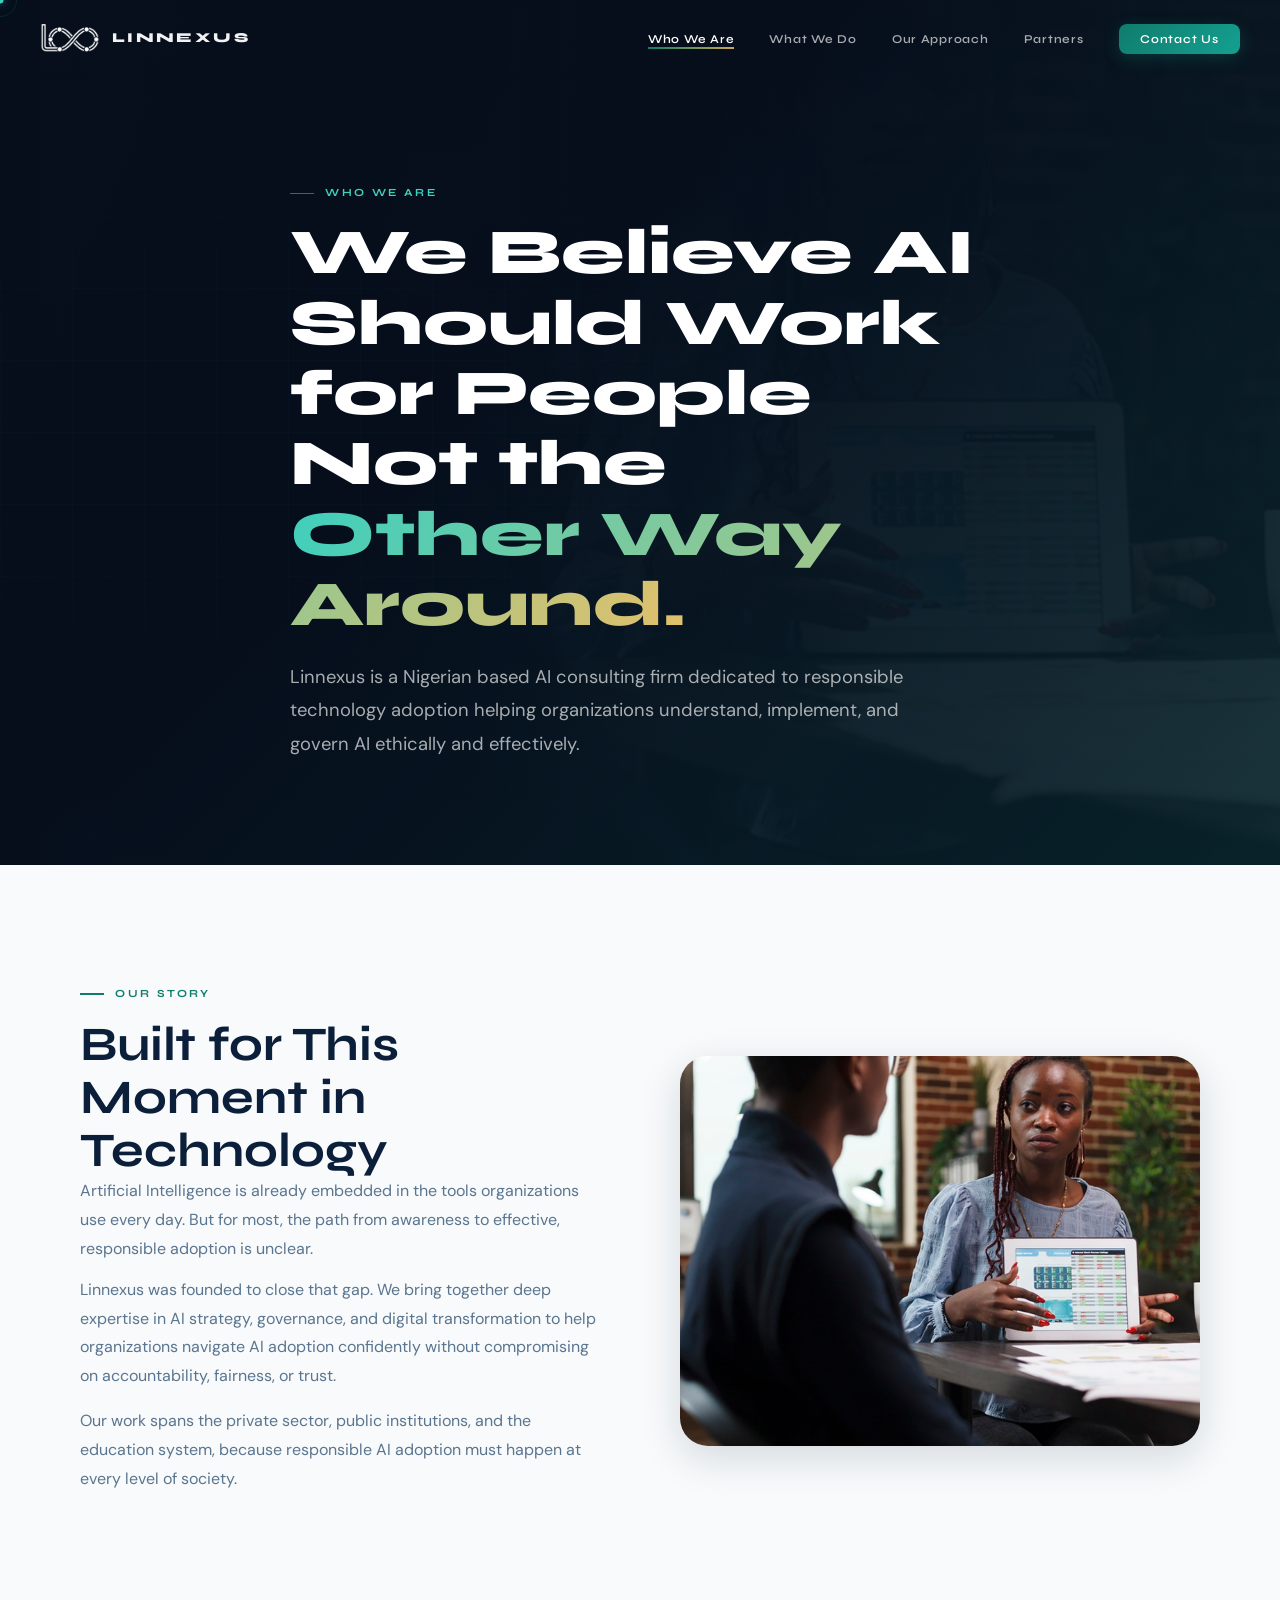
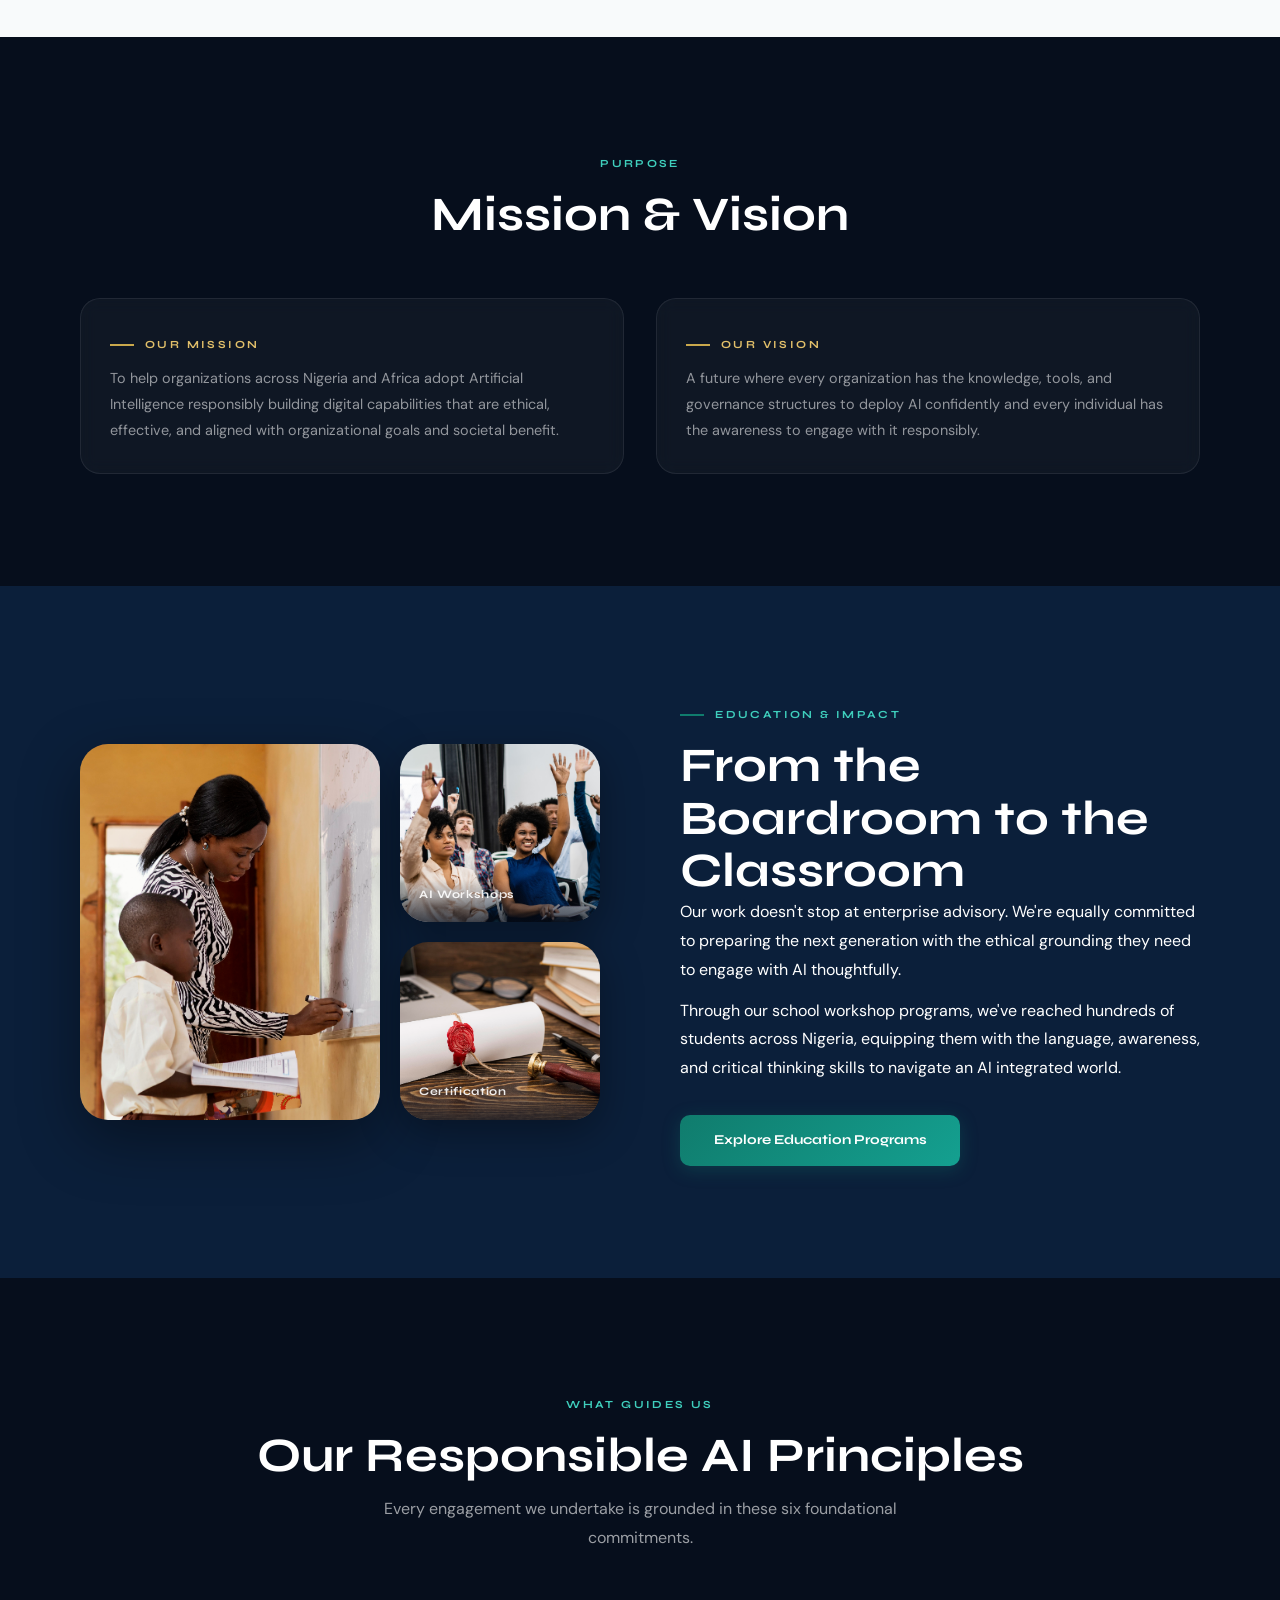
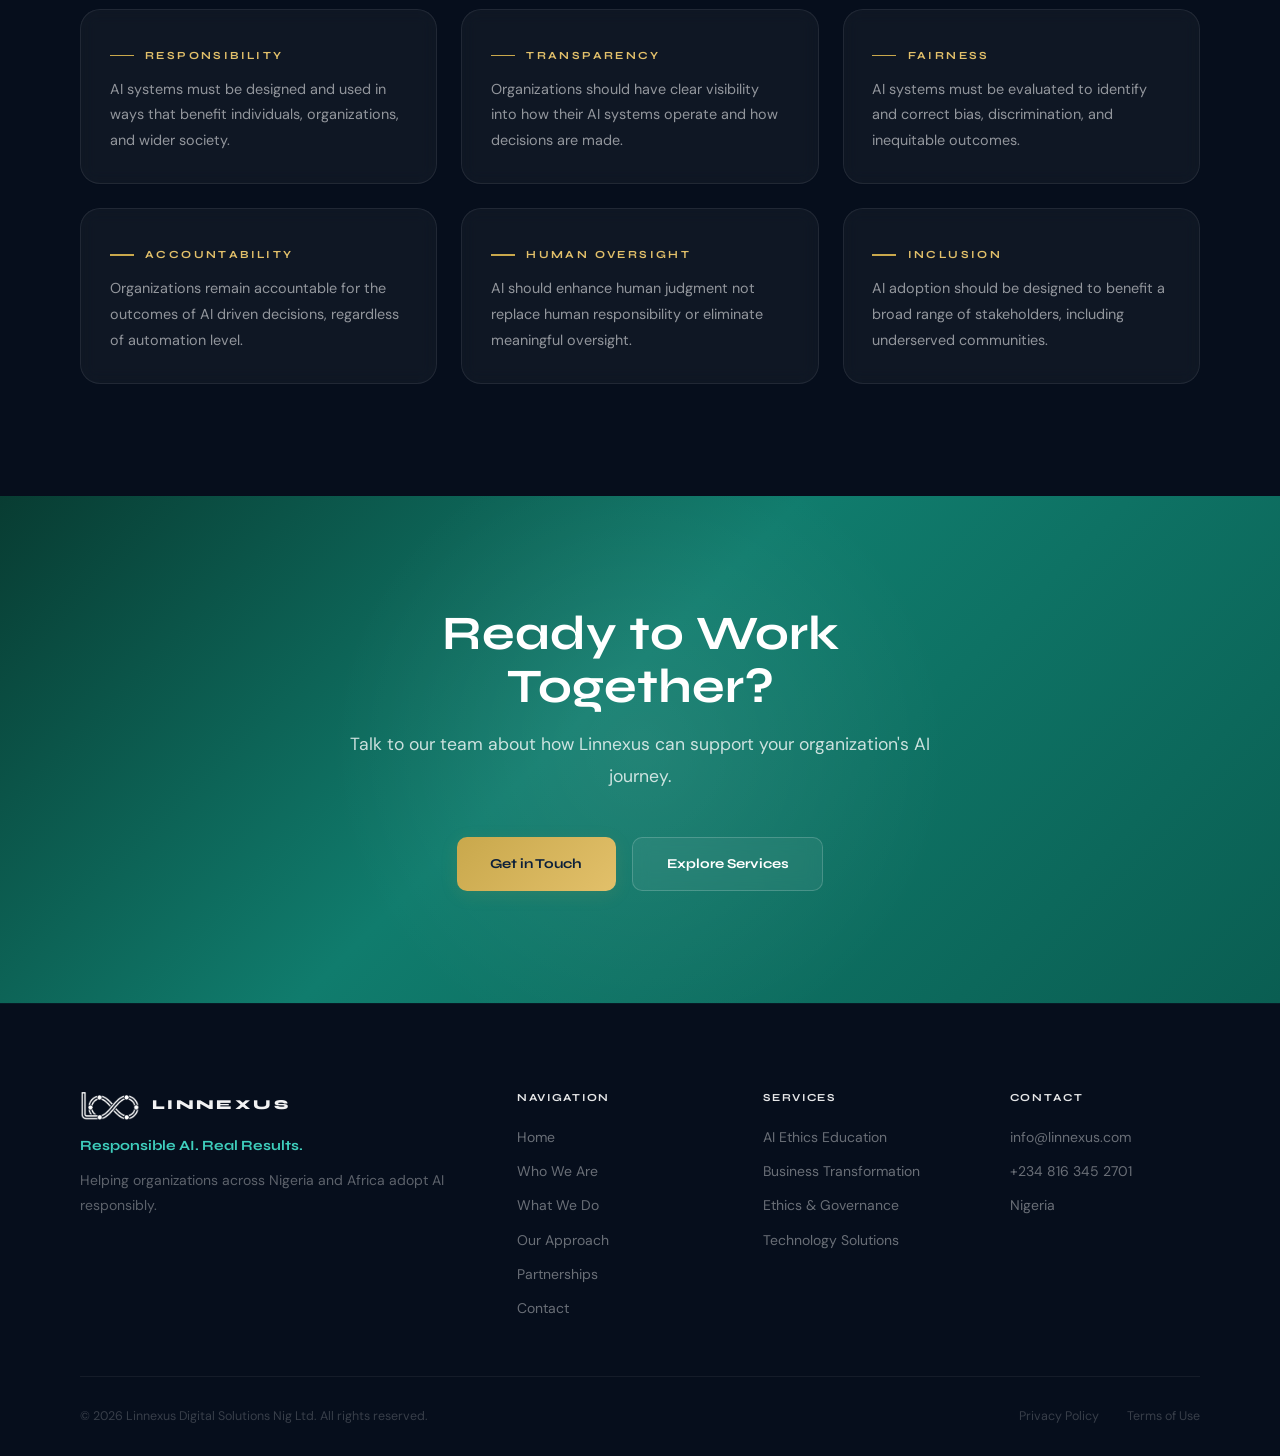
==== commit e4cc76a2: "Fix mobile: vertical stacking for mission/vision, commitments, and service cards" ====
--- a/about.html
+++ b/about.html
@@ -15,13 +15,13 @@
   <link rel="icon" type="image/png" href="images/logo.png" />
   <meta property="og:title" content="Linnexus Digital Solutions" />
   <meta property="og:description" content="Responsible AI Consulting & Technology Solutions." />
-  <meta property="og:image" content="https://www.linnexus.com/images/logo.png" />
+  <meta property="og:image" content="https://www.linnexus.com/images/og-thumbnail.jpg" />
   <meta property="og:url" content="https://www.linnexus.com/" />
   <meta property="og:type" content="website" />
   <meta name="twitter:card" content="summary_large_image" />
   <meta name="twitter:title" content="Linnexus Digital Solutions" />
   <meta name="twitter:description" content="Responsible AI Consulting & Technology Solutions." />
-  <meta name="twitter:image" content="https://www.linnexus.com/images/logo.png" />
+  <meta name="twitter:image" content="https://www.linnexus.com/images/og-thumbnail.jpg" />
 </head>
 
 <body>
@@ -99,7 +99,7 @@
         <div class="eyebrow teal center">Purpose</div>
         <h2>Mission &amp; Vision</h2>
       </div>
-      <div style="display:grid;grid-template-columns:1fr 1fr;gap:2rem;">
+      <div class="mv-grid">
         <div class="glass-card reveal-l">
           <div class="eyebrow gold" style="margin-bottom:.75rem;">Our Mission</div>
           <p>To help organizations across Nigeria and Africa adopt Artificial Intelligence responsibly building digital
@@ -156,7 +156,7 @@
         <h2>Our Responsible AI Principles</h2>
         <p>Every engagement we undertake is grounded in these six foundational commitments.</p>
       </div>
-      <div style="display:grid;grid-template-columns:repeat(3,1fr);gap:1.5rem;">
+      <div class="commitments-grid">
         <div class="glass-card reveal">
           <div class="eyebrow gold" style="margin-bottom:.75rem;">Responsibility</div>
           <p>AI systems must be designed and used in ways that benefit individuals, organizations, and wider society.
--- a/style.css
+++ b/style.css
@@ -5,413 +5,2460 @@
 @import url('https://fonts.googleapis.com/css2?family=Syne:wght@400;600;700;800&family=DM+Sans:ital,opsz,wght@0,9..40,300;0,9..40,400;0,9..40,500;1,9..40,300&display=swap');
 
 :root {
-  --navy:      #0B1F3A;
-  --navy-mid:  #0F2847;
+  --navy: #0B1F3A;
+  --navy-mid: #0F2847;
   --navy-deep: #060E1C;
   --navy-card: #0D2240;
-  --navy-glass:rgba(11,31,58,0.6);
-  --teal:      #107C6D;
-  --teal-l:    #14A090;
-  --teal-xl:   #3FCFBD;
-  --teal-dim:  rgba(16,124,109,0.10);
-  --teal-b:    rgba(16,124,109,0.22);
-  --teal-glow: rgba(16,124,109,0.30);
-  --gold:      #C9A84C;
-  --gold-l:    #E2C06A;
-  --gold-dim:  rgba(201,168,76,0.12);
-  --gold-b:    rgba(201,168,76,0.25);
+  --navy-glass: rgba(11, 31, 58, 0.6);
+  --teal: #107C6D;
+  --teal-l: #14A090;
+  --teal-xl: #3FCFBD;
+  --teal-dim: rgba(16, 124, 109, 0.10);
+  --teal-b: rgba(16, 124, 109, 0.22);
+  --teal-glow: rgba(16, 124, 109, 0.30);
+  --gold: #C9A84C;
+  --gold-l: #E2C06A;
+  --gold-dim: rgba(201, 168, 76, 0.12);
+  --gold-b: rgba(201, 168, 76, 0.25);
   /* White section palette */
-  --w-bg:      #F8FAFB;
-  --w-card:    #FFFFFF;
-  --w-border:  #E0EAF2;
-  --w-text:    #0B1F3A;
-  --w-muted:   #5A7590;
+  --w-bg: #F8FAFB;
+  --w-card: #FFFFFF;
+  --w-border: #E0EAF2;
+  --w-text: #0B1F3A;
+  --w-muted: #5A7590;
   /* Typography */
-  --d:        'DM Sans', sans-serif;
-  --s:        'Syne', sans-serif;
+  --d: 'DM Sans', sans-serif;
+  --s: 'Syne', sans-serif;
   /* Misc */
-  --r:    12px;
-  --rl:   20px;
-  --rxl:  28px;
-  --ease: cubic-bezier(0.4,0,0.2,1);
-  --spring: cubic-bezier(0.34,1.56,0.64,1);
-}
-
-*,*::before,*::after{box-sizing:border-box;margin:0;padding:0}
-html{scroll-behavior:smooth}
-body{font-family:var(--d);background:var(--navy);color:#fff;line-height:1.65;overflow-x:hidden;cursor:none}
+  --r: 12px;
+  --rl: 20px;
+  --rxl: 28px;
+  --ease: cubic-bezier(0.4, 0, 0.2, 1);
+  --spring: cubic-bezier(0.34, 1.56, 0.64, 1);
+}
+
+*,
+*::before,
+*::after {
+  box-sizing: border-box;
+  margin: 0;
+  padding: 0
+}
+
+html {
+  scroll-behavior: smooth
+}
+
+body {
+  font-family: var(--d);
+  background: var(--navy);
+  color: #fff;
+  line-height: 1.65;
+  overflow-x: hidden;
+  cursor: none
+}
 
 /* ── CURSOR ── */
-.cur{position:fixed;z-index:9999;pointer-events:none;transform:translate(-50%,-50%)}
-.cur-dot{width:7px;height:7px;border-radius:50%;background:var(--teal-xl);box-shadow:0 0 10px var(--teal)}
-.cur-ring{width:34px;height:34px;border-radius:50%;border:1.5px solid var(--teal-b);top:0;left:0;transition:width .3s var(--ease),height .3s var(--ease),border-color .3s}
-.cur-dot,.cur-ring{position:fixed;pointer-events:none;transform:translate(-50%,-50%);z-index:9999}
+.cur {
+  position: fixed;
+  z-index: 9999;
+  pointer-events: none;
+  transform: translate(-50%, -50%)
+}
+
+.cur-dot {
+  width: 7px;
+  height: 7px;
+  border-radius: 50%;
+  background: var(--teal-xl);
+  box-shadow: 0 0 10px var(--teal)
+}
+
+.cur-ring {
+  width: 34px;
+  height: 34px;
+  border-radius: 50%;
+  border: 1.5px solid var(--teal-b);
+  top: 0;
+  left: 0;
+  transition: width .3s var(--ease), height .3s var(--ease), border-color .3s
+}
+
+.cur-dot,
+.cur-ring {
+  position: fixed;
+  pointer-events: none;
+  transform: translate(-50%, -50%);
+  z-index: 9999
+}
 
 /* ── TYPOGRAPHY ── */
-h1,h2,h3,h4,h5{font-family:var(--s);line-height:1.1}
-h1{font-size:clamp(2.6rem,5.5vw,4.4rem);font-weight:800}
-h2{font-size:clamp(1.9rem,3.5vw,3rem);font-weight:700}
-h3{font-size:1.3rem;font-weight:700}
-h4{font-size:1rem;font-weight:700}
-p{font-size:1rem;line-height:1.8}
-
-.accent{background:linear-gradient(120deg,var(--teal-xl),var(--gold-l));-webkit-background-clip:text;background-clip:text;color:transparent}
-.eyebrow{font-family:var(--s);font-size:.68rem;font-weight:700;letter-spacing:.22em;text-transform:uppercase;display:inline-flex;align-items:center;gap:.7rem;margin-bottom:1rem}
-.eyebrow::before{content:'';width:24px;height:1.5px;flex-shrink:0}
-.eyebrow.teal{color:var(--teal-xl)}.eyebrow.teal::before{background:var(--teal)}
-.eyebrow.gold{color:var(--gold-l)}.eyebrow.gold::before{background:var(--gold)}
-.eyebrow.w-teal{color:var(--teal)}.eyebrow.w-teal::before{background:var(--teal)}
-.eyebrow.center{justify-content:center}.eyebrow.center::before{display:none}
+h1,
+h2,
+h3,
+h4,
+h5 {
+  font-family: var(--s);
+  line-height: 1.1
+}
+
+h1 {
+  font-size: clamp(2.1rem, 5vw, 4.4rem);
+  font-weight: 800
+}
+
+h2 {
+  font-size: clamp(1.6rem, 4vw, 3rem);
+  font-weight: 700
+}
+
+h3 {
+  font-size: 1.3rem;
+  font-weight: 700
+}
+
+h4 {
+  font-size: 1rem;
+  font-weight: 700
+}
+
+p {
+  font-size: 1rem;
+  line-height: 1.8
+}
+
+.accent {
+  background: linear-gradient(120deg, var(--teal-xl), var(--gold-l));
+  -webkit-background-clip: text;
+  background-clip: text;
+  color: transparent
+}
+
+.eyebrow {
+  font-family: var(--s);
+  font-size: .68rem;
+  font-weight: 700;
+  letter-spacing: .22em;
+  text-transform: uppercase;
+  display: inline-flex;
+  align-items: center;
+  gap: .7rem;
+  margin-bottom: 1rem
+}
+
+.eyebrow::before {
+  content: '';
+  width: 24px;
+  height: 1.5px;
+  flex-shrink: 0
+}
+
+.eyebrow.teal {
+  color: var(--teal-xl)
+}
+
+.eyebrow.teal::before {
+  background: var(--teal)
+}
+
+.eyebrow.gold {
+  color: var(--gold-l)
+}
+
+.eyebrow.gold::before {
+  background: var(--gold)
+}
+
+.eyebrow.w-teal {
+  color: var(--teal)
+}
+
+.eyebrow.w-teal::before {
+  background: var(--teal)
+}
+
+.eyebrow.center {
+  justify-content: center
+}
+
+.eyebrow.center::before {
+  display: none
+}
 
 /* ── LAYOUT ── */
-.wrap{max-width:1200px;margin:0 auto;padding:0 2.5rem}
-.pad{padding:7rem 0}
-.pad-sm{padding:4.5rem 0}
-.s-head{margin-bottom:3.5rem}
-.s-head.c{text-align:center}
-.s-head.c p{max-width:560px;margin:.75rem auto 0;color:rgba(255,255,255,.6)}
-.s-head p{margin-top:.75rem;max-width:540px;color:rgba(255,255,255,.6)}
+.wrap {
+  max-width: 1200px;
+  margin: 0 auto;
+  padding: 0 2.5rem
+}
+
+.pad {
+  padding: 7rem 0
+}
+
+.pad-sm {
+  padding: 4.5rem 0
+}
+
+.s-head {
+  margin-bottom: 3.5rem
+}
+
+.s-head.c {
+  text-align: center
+}
+
+.s-head.c p {
+  max-width: 560px;
+  margin: .75rem auto 0;
+  color: rgba(255, 255, 255, .6)
+}
+
+.s-head p {
+  margin-top: .75rem;
+  max-width: 540px;
+  color: rgba(255, 255, 255, .6)
+}
 
 /* ─── DARK SECTION (default) ─── */
-.sect{background:var(--navy)}
-.sect-deep{background:var(--navy-deep)}
-.sect-mid{background:var(--navy-mid)}
+.sect {
+  background: var(--navy)
+}
+
+.sect-deep {
+  background: var(--navy-deep)
+}
+
+.sect-mid {
+  background: var(--navy-mid)
+}
 
 /* ─── WHITE SECTION ─── */
-.sect-white{background:var(--w-bg)}
-.sect-white h2,.sect-white h3,.sect-white h4{color:var(--w-text)}
-.sect-white p{color:var(--w-muted)}
-.sect-white .s-head p{color:var(--w-muted)}
-.sect-white .s-head.c p{color:var(--w-muted)}
+.sect-white {
+  background: var(--w-bg)
+}
+
+.sect-white h2,
+.sect-white h3,
+.sect-white h4 {
+  color: var(--w-text)
+}
+
+.sect-white p {
+  color: var(--w-muted)
+}
+
+.sect-white .s-head p {
+  color: var(--w-muted)
+}
+
+.sect-white .s-head.c p {
+  color: var(--w-muted)
+}
 
 /* ── NAV ── */
-.nav{position:fixed;top:0;left:0;right:0;z-index:900;padding:0 2.5rem;transition:all .4s var(--ease)}
-.nav.scrolled{background:rgba(6,14,28,.92);backdrop-filter:blur(28px);box-shadow:0 1px 0 rgba(16,124,109,.15),0 4px 24px rgba(0,0,0,.35)}
-.nav-in{max-width:1200px;margin:0 auto;display:flex;align-items:center;justify-content:space-between;height:76px}
+.nav {
+  position: fixed;
+  top: 0;
+  left: 0;
+  right: 0;
+  z-index: 900;
+  padding: 0 2.5rem;
+  transition: all .4s var(--ease)
+}
+
+.nav.scrolled {
+  background: rgba(6, 14, 28, .92);
+  backdrop-filter: blur(28px);
+  box-shadow: 0 1px 0 rgba(16, 124, 109, .15), 0 4px 24px rgba(0, 0, 0, .35)
+}
+
+.nav-in {
+  max-width: 1200px;
+  margin: 0 auto;
+  display: flex;
+  align-items: center;
+  justify-content: space-between;
+  height: 76px
+}
 
 /* LOGO */
-.logo{display:flex;align-items:center;gap:12px;text-decoration:none}
-.logo-img{height:28px;width:auto;transition:transform .4s var(--spring),filter .3s}
-.logo:hover .logo-img{transform:scale(1.06) rotate(-3deg)}
-.logo-text{font-family:var(--s);font-weight:800;font-size:.85rem;letter-spacing:.18em;color:rgba(255,255,255,.95);transition:color .3s}
-
-.nav-links{display:flex;align-items:center;gap:2.2rem;list-style:none}
-.nav-links a{font-family:var(--s);font-size:.75rem;font-weight:600;letter-spacing:.06em;color:rgba(255,255,255,.65);text-decoration:none;transition:color .3s;position:relative;padding-bottom:3px}
-.nav-links a::after{content:'';position:absolute;bottom:0;left:0;right:0;height:1.5px;background:linear-gradient(90deg,var(--teal),var(--gold));transform:scaleX(0);transform-origin:left;transition:transform .35s var(--ease)}
-.nav-links a:hover,.nav-links a.active{color:#fff}
-.nav-links a:hover::after,.nav-links a.active::after{transform:scaleX(1)}
-.nav-cta{background:linear-gradient(135deg,var(--teal),var(--teal-l))!important;color:#fff!important;padding:.5rem 1.35rem!important;border-radius:8px!important;box-shadow:0 4px 16px var(--teal-glow)!important;transition:transform .3s var(--spring),box-shadow .3s!important}
-.nav-cta::after{display:none!important}
-.nav-cta:hover{transform:translateY(-2px)!important;box-shadow:0 8px 26px var(--teal-glow)!important;color:#fff!important}
-.hamburger{display:none;flex-direction:column;gap:5px;background:none;border:none;cursor:none;padding:4px}
-.hamburger span{display:block;width:24px;height:2px;border-radius:2px;background:rgba(255,255,255,.8);transition:all .3s}
-.mob-menu{display:none;position:fixed;inset:0;z-index:800;background:rgba(6,14,28,.98);backdrop-filter:blur(24px);padding:7rem 2.5rem 2rem;flex-direction:column}
-.mob-menu.open{display:flex}
-.mob-menu ul{list-style:none;display:flex;flex-direction:column;gap:1.5rem}
-.mob-menu a{font-family:var(--s);font-size:1.7rem;font-weight:700;color:rgba(255,255,255,.9);text-decoration:none;transition:color .3s}
-.mob-menu a:hover{color:var(--teal-xl)}
+.logo {
+  display: flex;
+  align-items: center;
+  gap: 12px;
+  text-decoration: none
+}
+
+.logo-img {
+  height: 28px;
+  width: auto;
+  transition: transform .4s var(--spring), filter .3s
+}
+
+.logo:hover .logo-img {
+  transform: scale(1.06) rotate(-3deg)
+}
+
+.logo-text {
+  font-family: var(--s);
+  font-weight: 800;
+  font-size: .85rem;
+  letter-spacing: .18em;
+  color: rgba(255, 255, 255, .95);
+  transition: color .3s
+}
+
+.nav-links {
+  display: flex;
+  align-items: center;
+  gap: 2.2rem;
+  list-style: none
+}
+
+.nav-links a {
+  font-family: var(--s);
+  font-size: .75rem;
+  font-weight: 600;
+  letter-spacing: .06em;
+  color: rgba(255, 255, 255, .65);
+  text-decoration: none;
+  transition: color .3s;
+  position: relative;
+  padding-bottom: 3px
+}
+
+.nav-links a::after {
+  content: '';
+  position: absolute;
+  bottom: 0;
+  left: 0;
+  right: 0;
+  height: 1.5px;
+  background: linear-gradient(90deg, var(--teal), var(--gold));
+  transform: scaleX(0);
+  transform-origin: left;
+  transition: transform .35s var(--ease)
+}
+
+.nav-links a:hover,
+.nav-links a.active {
+  color: #fff
+}
+
+.nav-links a:hover::after,
+.nav-links a.active::after {
+  transform: scaleX(1)
+}
+
+.nav-cta {
+  background: linear-gradient(135deg, var(--teal), var(--teal-l)) !important;
+  color: #fff !important;
+  padding: .5rem 1.35rem !important;
+  border-radius: 8px !important;
+  box-shadow: 0 4px 16px var(--teal-glow) !important;
+  transition: transform .3s var(--spring), box-shadow .3s !important
+}
+
+.nav-cta::after {
+  display: none !important
+}
+
+.nav-cta:hover {
+  transform: translateY(-2px) !important;
+  box-shadow: 0 8px 26px var(--teal-glow) !important;
+  color: #fff !important
+}
+
+.hamburger {
+  display: none;
+  flex-direction: column;
+  gap: 5px;
+  background: none;
+  border: none;
+  cursor: none;
+  padding: 4px
+}
+
+.hamburger span {
+  display: block;
+  width: 24px;
+  height: 2px;
+  border-radius: 2px;
+  background: rgba(255, 255, 255, .8);
+  transition: all .3s
+}
+
+.mob-menu {
+  display: none;
+  position: fixed;
+  inset: 0;
+  z-index: 800;
+  background: rgba(6, 14, 28, .98);
+  backdrop-filter: blur(24px);
+  padding: 7rem 2.5rem 2rem;
+  flex-direction: column
+}
+
+.mob-menu.open {
+  display: flex
+}
+
+.mob-menu ul {
+  list-style: none;
+  display: flex;
+  flex-direction: column;
+  gap: 1.5rem
+}
+
+.mob-menu a {
+  font-family: var(--s);
+  font-size: 1.7rem;
+  font-weight: 700;
+  color: rgba(255, 255, 255, .9);
+  text-decoration: none;
+  transition: color .3s
+}
+
+.mob-menu a:hover {
+  color: var(--teal-xl)
+}
 
 /* ── BUTTONS ── */
-.btn{display:inline-flex;align-items:center;gap:.55rem;font-family:var(--s);font-size:.85rem;font-weight:700;text-decoration:none;border:none;cursor:none;border-radius:10px;padding:.9rem 2.1rem;transition:transform .3s var(--spring),box-shadow .3s,background .3s}
-.btn-teal{background:linear-gradient(135deg,var(--teal),var(--teal-l));color:#fff;box-shadow:0 4px 18px var(--teal-glow)}
-.btn-teal:hover{transform:translateY(-3px);box-shadow:0 10px 30px var(--teal-glow)}
-.btn-gold{background:linear-gradient(135deg,var(--gold),var(--gold-l));color:var(--navy);box-shadow:0 4px 18px var(--gold-dim)}
-.btn-gold:hover{transform:translateY(-3px);box-shadow:0 10px 30px rgba(201,168,76,.4)}
-.btn-ghost{background:rgba(255,255,255,.06);color:#fff;border:1.5px solid rgba(255,255,255,.18);backdrop-filter:blur(8px)}
-.btn-ghost:hover{background:rgba(255,255,255,.12);border-color:rgba(255,255,255,.5);transform:translateY(-3px)}
-.btn-outline-w{background:transparent;color:var(--w-text);border:2px solid var(--w-text)}
-.btn-outline-w:hover{background:var(--w-text);color:#fff;transform:translateY(-3px)}
-.link-arr{display:inline-flex;align-items:center;gap:.5rem;color:var(--teal-xl);font-family:var(--s);font-size:.88rem;font-weight:700;text-decoration:none;transition:gap .3s,color .3s;cursor:none}
-.link-arr:hover{gap:.85rem;color:var(--gold-l)}
-.link-arr-w{display:inline-flex;align-items:center;gap:.5rem;color:var(--teal);font-family:var(--s);font-size:.88rem;font-weight:700;text-decoration:none;transition:gap .3s,color .3s;cursor:none}
-.link-arr-w:hover{gap:.85rem;color:var(--navy)}
+.btn {
+  display: inline-flex;
+  align-items: center;
+  gap: .55rem;
+  font-family: var(--s);
+  font-size: .85rem;
+  font-weight: 700;
+  text-decoration: none;
+  border: none;
+  cursor: none;
+  border-radius: 10px;
+  padding: .9rem 2.1rem;
+  transition: transform .3s var(--spring), box-shadow .3s, background .3s
+}
+
+.btn-teal {
+  background: linear-gradient(135deg, var(--teal), var(--teal-l));
+  color: #fff;
+  box-shadow: 0 4px 18px var(--teal-glow)
+}
+
+.btn-teal:hover {
+  transform: translateY(-3px);
+  box-shadow: 0 10px 30px var(--teal-glow)
+}
+
+.btn-gold {
+  background: linear-gradient(135deg, var(--gold), var(--gold-l));
+  color: var(--navy);
+  box-shadow: 0 4px 18px var(--gold-dim)
+}
+
+.btn-gold:hover {
+  transform: translateY(-3px);
+  box-shadow: 0 10px 30px rgba(201, 168, 76, .4)
+}
+
+.btn-ghost {
+  background: rgba(255, 255, 255, .06);
+  color: #fff;
+  border: 1.5px solid rgba(255, 255, 255, .18);
+  backdrop-filter: blur(8px)
+}
+
+.btn-ghost:hover {
+  background: rgba(255, 255, 255, .12);
+  border-color: rgba(255, 255, 255, .5);
+  transform: translateY(-3px)
+}
+
+.btn-outline-w {
+  background: transparent;
+  color: var(--w-text);
+  border: 2px solid var(--w-text)
+}
+
+.btn-outline-w:hover {
+  background: var(--w-text);
+  color: #fff;
+  transform: translateY(-3px)
+}
+
+.link-arr {
+  display: inline-flex;
+  align-items: center;
+  gap: .5rem;
+  color: var(--teal-xl);
+  font-family: var(--s);
+  font-size: .88rem;
+  font-weight: 700;
+  text-decoration: none;
+  transition: gap .3s, color .3s;
+  cursor: none
+}
+
+.link-arr:hover {
+  gap: .85rem;
+  color: var(--gold-l)
+}
+
+.link-arr-w {
+  display: inline-flex;
+  align-items: center;
+  gap: .5rem;
+  color: var(--teal);
+  font-family: var(--s);
+  font-size: .88rem;
+  font-weight: 700;
+  text-decoration: none;
+  transition: gap .3s, color .3s;
+  cursor: none
+}
+
+.link-arr-w:hover {
+  gap: .85rem;
+  color: var(--navy)
+}
 
 /* ── HERO ── */
-.hero{min-height:100vh;display:grid;grid-template-columns:1fr 1fr;align-items:center;gap:4rem;max-width:1200px;margin:0 auto;padding:10rem 2.5rem 5rem;position:relative;z-index:1}
+.hero {
+  min-height: 100vh;
+  display: grid;
+  grid-template-columns: 1fr 1fr;
+  align-items: center;
+  gap: 4rem;
+  max-width: 1200px;
+  margin: 0 auto;
+  padding: 10rem 2.5rem 5rem;
+  position: relative;
+  z-index: 1
+}
+
 /* fixed bg layer */
-.hero-bg{position:fixed;inset:0;z-index:-3;background:var(--navy-deep)}
-.hero-img-bg{position:fixed;inset:0;z-index:-2;background-image:url('images/hero-bg.jpg');background-size:cover;background-position:center;opacity:.07;animation:bgDrift 24s ease-in-out infinite alternate}
-@keyframes bgDrift{from{transform:scale(1)}to{transform:scale(1.05)}}
-.hero-grid-lines{position:fixed;inset:0;z-index:-2;pointer-events:none;background-image:linear-gradient(rgba(16,124,109,0.05) 1px,transparent 1px),linear-gradient(90deg,rgba(16,124,109,0.05) 1px,transparent 1px);background-size:72px 72px;mask-image:radial-gradient(ellipse 80% 60% at 50% 40%,black,transparent)}
-.hero-orb-1{position:fixed;width:600px;height:600px;border-radius:50%;background:radial-gradient(circle,rgba(16,124,109,.18),transparent 65%);top:-160px;right:-100px;filter:blur(80px);z-index:-2;animation:o1 14s ease-in-out infinite alternate;pointer-events:none}
-.hero-orb-2{position:fixed;width:400px;height:400px;border-radius:50%;background:radial-gradient(circle,rgba(201,168,76,.08),transparent 65%);bottom:80px;left:-80px;filter:blur(100px);z-index:-2;animation:o2 18s ease-in-out infinite alternate;pointer-events:none}
-@keyframes o1{from{transform:translate(0,0)}to{transform:translate(50px,40px)}}
-@keyframes o2{from{transform:translate(0,0)}to{transform:translate(-30px,30px)}}
-#particles{position:fixed;inset:0;z-index:-1;pointer-events:none}
-
-.badge{display:inline-flex;align-items:center;gap:.55rem;font-family:var(--s);font-size:.68rem;font-weight:700;letter-spacing:.18em;text-transform:uppercase;color:var(--teal-xl);border:1px solid var(--teal-b);background:rgba(16,124,109,.08);padding:.45rem 1.2rem;border-radius:999px;margin-bottom:2rem;backdrop-filter:blur(6px);animation:badgePop .6s var(--spring) both}
-.badge-dot{width:7px;height:7px;border-radius:50%;background:var(--teal-xl);box-shadow:0 0 8px var(--teal-xl);animation:blink 2s ease-in-out infinite}
-@keyframes badgePop{from{opacity:0;transform:translateY(10px) scale(.9)}to{opacity:1;transform:none}}
-@keyframes blink{0%,100%{opacity:1;transform:scale(1)}50%{opacity:.5;transform:scale(1.5)}}
-.hero-title{color:#fff;margin-bottom:1.6rem}
-.hero-sub{font-size:1.08rem;color:rgba(255,255,255,.62);margin-bottom:2.8rem;max-width:480px}
-.hero-btns{display:flex;gap:1rem;flex-wrap:wrap;margin-bottom:3rem}
-.hero-scroll{display:flex;align-items:center;gap:.8rem;font-family:var(--s);font-size:.65rem;letter-spacing:.14em;text-transform:uppercase;color:rgba(255,255,255,.28)}
-.scroll-ln{width:1.5px;height:36px;background:linear-gradient(to bottom,var(--teal),transparent);animation:scrollLn 2.2s ease-in-out infinite}
-@keyframes scrollLn{0%,100%{opacity:1;transform:scaleY(1)}50%{opacity:.3;transform:scaleY(.4)}}
+.hero-bg {
+  position: fixed;
+  inset: 0;
+  z-index: -3;
+  background: var(--navy-deep)
+}
+
+.hero-img-bg {
+  position: fixed;
+  inset: 0;
+  z-index: -2;
+  background-image: url('images/hero-bg.jpg');
+  background-size: cover;
+  background-position: center;
+  opacity: .07;
+  animation: bgDrift 24s ease-in-out infinite alternate
+}
+
+@keyframes bgDrift {
+  from {
+    transform: scale(1)
+  }
+
+  to {
+    transform: scale(1.05)
+  }
+}
+
+.hero-grid-lines {
+  position: fixed;
+  inset: 0;
+  z-index: -2;
+  pointer-events: none;
+  background-image: linear-gradient(rgba(16, 124, 109, 0.05) 1px, transparent 1px), linear-gradient(90deg, rgba(16, 124, 109, 0.05) 1px, transparent 1px);
+  background-size: 72px 72px;
+  mask-image: radial-gradient(ellipse 80% 60% at 50% 40%, black, transparent)
+}
+
+.hero-orb-1 {
+  position: fixed;
+  width: 600px;
+  height: 600px;
+  border-radius: 50%;
+  background: radial-gradient(circle, rgba(16, 124, 109, .18), transparent 65%);
+  top: -160px;
+  right: -100px;
+  filter: blur(80px);
+  z-index: -2;
+  animation: o1 14s ease-in-out infinite alternate;
+  pointer-events: none
+}
+
+.hero-orb-2 {
+  position: fixed;
+  width: 400px;
+  height: 400px;
+  border-radius: 50%;
+  background: radial-gradient(circle, rgba(201, 168, 76, .08), transparent 65%);
+  bottom: 80px;
+  left: -80px;
+  filter: blur(100px);
+  z-index: -2;
+  animation: o2 18s ease-in-out infinite alternate;
+  pointer-events: none
+}
+
+@keyframes o1 {
+  from {
+    transform: translate(0, 0)
+  }
+
+  to {
+    transform: translate(50px, 40px)
+  }
+}
+
+@keyframes o2 {
+  from {
+    transform: translate(0, 0)
+  }
+
+  to {
+    transform: translate(-30px, 30px)
+  }
+}
+
+#particles {
+  position: fixed;
+  inset: 0;
+  z-index: -1;
+  pointer-events: none
+}
+
+.badge {
+  display: inline-flex;
+  align-items: center;
+  gap: .55rem;
+  font-family: var(--s);
+  font-size: .68rem;
+  font-weight: 700;
+  letter-spacing: .18em;
+  text-transform: uppercase;
+  color: var(--teal-xl);
+  border: 1px solid var(--teal-b);
+  background: rgba(16, 124, 109, .08);
+  padding: .45rem 1.2rem;
+  border-radius: 999px;
+  margin-bottom: 2rem;
+  backdrop-filter: blur(6px);
+  animation: badgePop .6s var(--spring) both
+}
+
+.badge-dot {
+  width: 7px;
+  height: 7px;
+  border-radius: 50%;
+  background: var(--teal-xl);
+  box-shadow: 0 0 8px var(--teal-xl);
+  animation: blink 2s ease-in-out infinite
+}
+
+@keyframes badgePop {
+  from {
+    opacity: 0;
+    transform: translateY(10px) scale(.9)
+  }
+
+  to {
+    opacity: 1;
+    transform: none
+  }
+}
+
+@keyframes blink {
+
+  0%,
+  100% {
+    opacity: 1;
+    transform: scale(1)
+  }
+
+  50% {
+    opacity: .5;
+    transform: scale(1.5)
+  }
+}
+
+.hero-title {
+  color: #fff;
+  margin-bottom: 1.6rem
+}
+
+.hero-sub {
+  font-size: 1.08rem;
+  color: rgba(255, 255, 255, .62);
+  margin-bottom: 2.8rem;
+  max-width: 480px
+}
+
+.hero-btns {
+  display: flex;
+  gap: 1rem;
+  flex-wrap: wrap;
+  margin-bottom: 3rem
+}
+
+.hero-scroll {
+  display: flex;
+  align-items: center;
+  gap: .8rem;
+  font-family: var(--s);
+  font-size: .65rem;
+  letter-spacing: .14em;
+  text-transform: uppercase;
+  color: rgba(255, 255, 255, .28)
+}
+
+.scroll-ln {
+  width: 1.5px;
+  height: 36px;
+  background: linear-gradient(to bottom, var(--teal), transparent);
+  animation: scrollLn 2.2s ease-in-out infinite
+}
+
+@keyframes scrollLn {
+
+  0%,
+  100% {
+    opacity: 1;
+    transform: scaleY(1)
+  }
+
+  50% {
+    opacity: .3;
+    transform: scaleY(.4)
+  }
+}
 
 /* Hero visual — photo card */
-.hero-card{position:relative;border-radius:var(--rxl);overflow:hidden;box-shadow:0 30px 80px rgba(0,0,0,.5),0 0 60px rgba(16,124,109,.18);animation:cardFloat 7s ease-in-out infinite alternate;border:1px solid rgba(255,255,255,.1)}
-.hero-card img{width:100%;height:460px;object-fit:cover;display:block}
-.hero-card-overlay{position:absolute;bottom:0;left:0;right:0;background:linear-gradient(to top,rgba(6,14,28,.9) 0%,transparent 55%);padding:2.2rem 2rem 1.8rem}
-.hero-card::after{content:'';position:absolute;inset:0;border:1px solid rgba(255,255,255,.08);border-radius:var(--rxl);pointer-events:none}
-.hero-card-tag{display:inline-flex;align-items:center;gap:.45rem;font-family:var(--s);font-size:.65rem;font-weight:700;letter-spacing:.14em;text-transform:uppercase;color:var(--teal-xl);margin-bottom:.55rem}
-.hero-card-tag-dot{width:5px;height:5px;border-radius:50%;background:var(--teal-xl);animation:blink 2s ease-in-out infinite}
-.hero-card-title{font-family:var(--s);font-size:1.05rem;font-weight:700;color:#fff;line-height:1.35}
-.hero-chip{position:absolute;top:1.4rem;right:1.4rem;background:rgba(6,14,28,.78);backdrop-filter:blur(14px);border:1px solid rgba(255,255,255,.1);border-radius:var(--r);padding:1rem 1.1rem;display:flex;flex-direction:column;gap:.8rem}
-.hstat{display:flex;flex-direction:column;align-items:center}
-.hstat-n{font-family:var(--s);font-size:1.5rem;font-weight:800;color:#fff;line-height:1}
-.hstat-l{font-size:.58rem;color:rgba(255,255,255,.4);text-align:center;margin-top:2px}
-@keyframes cardFloat{from{transform:translateY(0) rotate(-.6deg)}to{transform:translateY(-16px) rotate(.6deg)}}
+.hero-card {
+  position: relative;
+  border-radius: var(--rxl);
+  overflow: hidden;
+  box-shadow: 0 30px 80px rgba(0, 0, 0, .5), 0 0 60px rgba(16, 124, 109, .18);
+  animation: cardFloat 7s ease-in-out infinite alternate;
+  border: 1px solid rgba(255, 255, 255, .1)
+}
+
+.hero-card img {
+  width: 100%;
+  height: 460px;
+  object-fit: cover;
+  display: block
+}
+
+.hero-card-overlay {
+  position: absolute;
+  bottom: 0;
+  left: 0;
+  right: 0;
+  background: linear-gradient(to top, rgba(6, 14, 28, .9) 0%, transparent 55%);
+  padding: 2.2rem 2rem 1.8rem
+}
+
+.hero-card::after {
+  content: '';
+  position: absolute;
+  inset: 0;
+  border: 1px solid rgba(255, 255, 255, .08);
+  border-radius: var(--rxl);
+  pointer-events: none
+}
+
+.hero-card-tag {
+  display: inline-flex;
+  align-items: center;
+  gap: .45rem;
+  font-family: var(--s);
+  font-size: .65rem;
+  font-weight: 700;
+  letter-spacing: .14em;
+  text-transform: uppercase;
+  color: var(--teal-xl);
+  margin-bottom: .55rem
+}
+
+.hero-card-tag-dot {
+  width: 5px;
+  height: 5px;
+  border-radius: 50%;
+  background: var(--teal-xl);
+  animation: blink 2s ease-in-out infinite
+}
+
+.hero-card-title {
+  font-family: var(--s);
+  font-size: 1.05rem;
+  font-weight: 700;
+  color: #fff;
+  line-height: 1.35
+}
+
+.hero-chip {
+  position: absolute;
+  top: 1.4rem;
+  right: 1.4rem;
+  background: rgba(6, 14, 28, .78);
+  backdrop-filter: blur(14px);
+  border: 1px solid rgba(255, 255, 255, .1);
+  border-radius: var(--r);
+  padding: 1rem 1.1rem;
+  display: flex;
+  flex-direction: column;
+  gap: .8rem
+}
+
+.hstat {
+  display: flex;
+  flex-direction: column;
+  align-items: center
+}
+
+.hstat-n {
+  font-family: var(--s);
+  font-size: 1.5rem;
+  font-weight: 800;
+  color: #fff;
+  line-height: 1
+}
+
+.hstat-l {
+  font-size: .58rem;
+  color: rgba(255, 255, 255, .4);
+  text-align: center;
+  margin-top: 2px
+}
+
+@keyframes cardFloat {
+  from {
+    transform: translateY(0) rotate(-.6deg)
+  }
+
+  to {
+    transform: translateY(-16px) rotate(.6deg)
+  }
+}
 
 /* ── STATS BAND ── */
-.stats-band{padding:4.5rem 0;background:var(--navy-deep);border-top:1px solid rgba(16,124,109,.12);border-bottom:1px solid rgba(16,124,109,.12)}
-.stats-row{display:grid;grid-template-columns:repeat(4,1fr);gap:2rem;text-align:center}
-.stat-n{font-family:var(--s);font-size:3.4rem;font-weight:800;background:linear-gradient(120deg,#fff,var(--teal-xl));-webkit-background-clip:text;background-clip:text;color:transparent;line-height:1;display:block;margin-bottom:.35rem}
-.stat-l{font-family:var(--s);font-size:.8rem;font-weight:600;letter-spacing:.06em;color:rgba(255,255,255,.4)}
+.stats-band {
+  padding: 4.5rem 0;
+  background: var(--navy-deep);
+  border-top: 1px solid rgba(16, 124, 109, .12);
+  border-bottom: 1px solid rgba(16, 124, 109, .12)
+}
+
+.stats-row {
+  display: grid;
+  grid-template-columns: repeat(4, 1fr);
+  gap: 2rem;
+  text-align: center
+}
+
+.stat-n {
+  font-family: var(--s);
+  font-size: 3.4rem;
+  font-weight: 800;
+  background: linear-gradient(120deg, #fff, var(--teal-xl));
+  -webkit-background-clip: text;
+  background-clip: text;
+  color: transparent;
+  line-height: 1;
+  display: block;
+  margin-bottom: .35rem
+}
+
+.stat-l {
+  font-family: var(--s);
+  font-size: .8rem;
+  font-weight: 600;
+  letter-spacing: .06em;
+  color: rgba(255, 255, 255, .4)
+}
 
 /* ── SPLIT LAYOUT ── */
-.split{display:grid;grid-template-columns:1fr 1fr;gap:5rem;align-items:center}
-.split-text h2{margin-bottom:1.2rem}
-.split-text p{margin-bottom:1rem;color:rgba(255,255,255,.62)}
+.split {
+  display: grid;
+  grid-template-columns: 1fr 1fr;
+  gap: 5rem;
+  align-items: center
+}
+
+.split-text h2 {
+  margin-bottom: 1.2rem
+}
+
+.split-text p {
+  margin-bottom: 1rem;
+  color: rgba(255, 255, 255, .62)
+}
+
 /* white section split */
-.sect-white .split-text p{color:var(--w-muted)}
+.sect-white .split-text p {
+  color: var(--w-muted)
+}
 
 /* ── CARDS ── */
 /* Dark glass card */
-.glass-card{background:rgba(255,255,255,.04);border:1px solid rgba(255,255,255,.08);border-radius:var(--rl);padding:1.8rem;transition:all .35s var(--ease);backdrop-filter:blur(8px)}
-.glass-card:hover{background:rgba(255,255,255,.08);border-color:var(--teal-b);transform:translateY(-5px);box-shadow:0 20px 50px rgba(0,0,0,.3),0 0 30px var(--teal-glow)}
-.glass-card h4{color:#fff;margin-bottom:.55rem}
-.glass-card p{font-size:.9rem;color:rgba(255,255,255,.55)}
+.glass-card {
+  background: rgba(255, 255, 255, .04);
+  border: 1px solid rgba(255, 255, 255, .08);
+  border-radius: var(--rl);
+  padding: 1.8rem;
+  transition: all .35s var(--ease);
+  backdrop-filter: blur(8px)
+}
+
+.glass-card:hover {
+  background: rgba(255, 255, 255, .08);
+  border-color: var(--teal-b);
+  transform: translateY(-5px);
+  box-shadow: 0 20px 50px rgba(0, 0, 0, .3), 0 0 30px var(--teal-glow)
+}
+
+.glass-card h4 {
+  color: #fff;
+  margin-bottom: .55rem
+}
+
+.glass-card p {
+  font-size: .9rem;
+  color: rgba(255, 255, 255, .55)
+}
 
 /* White card (for white sections) */
-.w-card{background:#fff;border:1px solid var(--w-border);border-radius:var(--rl);padding:2rem;box-shadow:0 4px 20px rgba(11,31,58,.08);transition:all .4s var(--ease)}
-.w-card:hover{box-shadow:0 14px 42px rgba(11,31,58,.14);transform:translateY(-6px);border-color:rgba(16,124,109,.25)}
-.w-card::before{content:'';display:block;height:3px;border-radius:3px 3px 0 0;background:linear-gradient(90deg,var(--teal),var(--gold));margin:-2rem -2rem 1.5rem;border-radius:var(--rl) var(--rl) 0 0}
-.w-card h4{color:var(--w-text);margin-bottom:.55rem}
-.w-card p{font-size:.9rem;color:var(--w-muted)}
+.w-card {
+  background: #fff;
+  border: 1px solid var(--w-border);
+  border-radius: var(--rl);
+  padding: 2rem;
+  box-shadow: 0 4px 20px rgba(11, 31, 58, .08);
+  transition: all .4s var(--ease)
+}
+
+.w-card:hover {
+  box-shadow: 0 14px 42px rgba(11, 31, 58, .14);
+  transform: translateY(-6px);
+  border-color: rgba(16, 124, 109, .25)
+}
+
+.w-card::before {
+  content: '';
+  display: block;
+  height: 3px;
+  border-radius: 3px 3px 0 0;
+  background: linear-gradient(90deg, var(--teal), var(--gold));
+  margin: -2rem -2rem 1.5rem;
+  border-radius: var(--rl) var(--rl) 0 0
+}
+
+.w-card h4 {
+  color: var(--w-text);
+  margin-bottom: .55rem
+}
+
+.w-card p {
+  font-size: .9rem;
+  color: var(--w-muted)
+}
 
 /* Pillar card — icon + text row */
-.pillar{background:rgba(255,255,255,.04);border:1px solid rgba(255,255,255,.08);border-radius:var(--r);padding:1.5rem;display:flex;align-items:flex-start;gap:1rem;transition:all .3s var(--ease)}
-.pillar:hover{background:rgba(16,124,109,.12);border-color:var(--teal-b);transform:translateX(6px)}
-.p-icon{width:42px;height:42px;border-radius:10px;background:var(--teal-dim);border:1px solid var(--teal-b);display:flex;align-items:center;justify-content:center;flex-shrink:0;transition:transform .3s var(--spring)}
-.pillar:hover .p-icon{transform:scale(1.12) rotate(-6deg)}
-.pillar h4{color:#fff;margin-bottom:.3rem}
-.pillar p{font-size:.88rem;color:rgba(255,255,255,.5)}
+.pillar {
+  background: rgba(255, 255, 255, .04);
+  border: 1px solid rgba(255, 255, 255, .08);
+  border-radius: var(--r);
+  padding: 1.5rem;
+  display: flex;
+  align-items: flex-start;
+  gap: 1rem;
+  transition: all .3s var(--ease)
+}
+
+.pillar:hover {
+  background: rgba(16, 124, 109, .12);
+  border-color: var(--teal-b);
+  transform: translateX(6px)
+}
+
+.p-icon {
+  width: 42px;
+  height: 42px;
+  border-radius: 10px;
+  background: var(--teal-dim);
+  border: 1px solid var(--teal-b);
+  display: flex;
+  align-items: center;
+  justify-content: center;
+  flex-shrink: 0;
+  transition: transform .3s var(--spring)
+}
+
+.pillar:hover .p-icon {
+  transform: scale(1.12) rotate(-6deg)
+}
+
+.pillar h4 {
+  color: #fff;
+  margin-bottom: .3rem
+}
+
+.pillar p {
+  font-size: .88rem;
+  color: rgba(255, 255, 255, .5)
+}
 
 /* Service card */
-.svc-card{background:rgba(255,255,255,.04);border:1px solid rgba(255,255,255,.08);border-radius:var(--rxl);overflow:hidden;transition:all .4s var(--ease)}
-.svc-card:hover{transform:translateY(-8px);box-shadow:0 30px 70px rgba(0,0,0,.4),0 0 40px var(--teal-glow);border-color:var(--teal-b)}
-.svc-img{aspect-ratio:16/10;overflow:hidden;position:relative}
-.svc-img img{width:100%;height:100%;object-fit:cover;display:block;transition:transform .7s var(--ease)}
-.svc-card:hover .svc-img img{transform:scale(1.07)}
+.svc-card {
+  background: rgba(255, 255, 255, .04);
+  border: 1px solid rgba(255, 255, 255, .08);
+  border-radius: var(--rxl);
+  overflow: hidden;
+  transition: all .4s var(--ease)
+}
+
+.svc-card:hover {
+  transform: translateY(-8px);
+  box-shadow: 0 30px 70px rgba(0, 0, 0, .4), 0 0 40px var(--teal-glow);
+  border-color: var(--teal-b)
+}
+
+.svc-img {
+  aspect-ratio: 16/10;
+  overflow: hidden;
+  position: relative
+}
+
+.svc-img img {
+  width: 100%;
+  height: 100%;
+  object-fit: cover;
+  display: block;
+  transition: transform .7s var(--ease)
+}
+
+.svc-card:hover .svc-img img {
+  transform: scale(1.07)
+}
+
 /* bright service image — no overlay unless needed for text */
-.svc-body{padding:1.8rem}
-.svc-num{font-family:var(--s);font-size:.65rem;font-weight:800;letter-spacing:.18em;color:var(--teal-xl);margin-bottom:.55rem}
-.svc-body h3{color:#fff;margin-bottom:.6rem}
-.svc-body p{font-size:.9rem;color:rgba(255,255,255,.55);margin-bottom:1.2rem}
-.svc-link{display:inline-flex;align-items:center;gap:.4rem;color:var(--teal-xl);font-family:var(--s);font-size:.82rem;font-weight:700;text-decoration:none;transition:gap .3s,color .3s;cursor:none}
-.svc-link:hover{gap:.7rem;color:var(--gold-l)}
+.svc-body {
+  padding: 1.8rem
+}
+
+.svc-num {
+  font-family: var(--s);
+  font-size: .65rem;
+  font-weight: 800;
+  letter-spacing: .18em;
+  color: var(--teal-xl);
+  margin-bottom: .55rem
+}
+
+.svc-body h3 {
+  color: #fff;
+  margin-bottom: .6rem
+}
+
+.svc-body p {
+  font-size: .9rem;
+  color: rgba(255, 255, 255, .55);
+  margin-bottom: 1.2rem
+}
+
+.svc-link {
+  display: inline-flex;
+  align-items: center;
+  gap: .4rem;
+  color: var(--teal-xl);
+  font-family: var(--s);
+  font-size: .82rem;
+  font-weight: 700;
+  text-decoration: none;
+  transition: gap .3s, color .3s;
+  cursor: none
+}
+
+.svc-link:hover {
+  gap: .7rem;
+  color: var(--gold-l)
+}
 
 /* Image styles */
-.img-b{border-radius:var(--rxl);overflow:hidden;box-shadow:0 20px 60px rgba(0,0,0,.4)}
-.img-b img{width:100%;height:100%;object-fit:cover;display:block;transition:transform .6s var(--ease)}
-.img-b:hover img{transform:scale(1.04)}
-.img-cap{position:relative;border-radius:var(--rxl);overflow:hidden;box-shadow:0 12px 40px rgba(0,0,0,.35)}
-.img-cap img{width:100%;height:100%;object-fit:cover;display:block;transition:transform .6s var(--ease)}
-.img-cap:hover img{transform:scale(1.04)}
-.img-label{position:absolute;bottom:0;left:0;right:0;background:linear-gradient(to top,rgba(6,14,28,.75),transparent 70%);padding:1.2rem 1.2rem 1rem}
-.img-label span{font-family:var(--s);font-size:.72rem;font-weight:700;color:rgba(255,255,255,.9);letter-spacing:.06em}
+.img-b {
+  border-radius: var(--rxl);
+  overflow: hidden;
+  box-shadow: 0 20px 60px rgba(0, 0, 0, .4)
+}
+
+.img-b img {
+  width: 100%;
+  height: 100%;
+  object-fit: cover;
+  display: block;
+  transition: transform .6s var(--ease)
+}
+
+.img-b:hover img {
+  transform: scale(1.04)
+}
+
+.img-cap {
+  position: relative;
+  border-radius: var(--rxl);
+  overflow: hidden;
+  box-shadow: 0 12px 40px rgba(0, 0, 0, .35)
+}
+
+.img-cap img {
+  width: 100%;
+  height: 100%;
+  object-fit: cover;
+  display: block;
+  transition: transform .6s var(--ease)
+}
+
+.img-cap:hover img {
+  transform: scale(1.04)
+}
+
+.img-label {
+  position: absolute;
+  bottom: 0;
+  left: 0;
+  right: 0;
+  background: linear-gradient(to top, rgba(6, 14, 28, .75), transparent 70%);
+  padding: 1.2rem 1.2rem 1rem
+}
+
+.img-label span {
+  font-family: var(--s);
+  font-size: .72rem;
+  font-weight: 700;
+  color: rgba(255, 255, 255, .9);
+  letter-spacing: .06em
+}
+
 /* White-section image needs lighter shadow */
-.sect-white .img-b{box-shadow:0 12px 40px rgba(11,31,58,.15)}
-.sect-white .img-cap{box-shadow:0 8px 30px rgba(11,31,58,.12)}
+.sect-white .img-b {
+  box-shadow: 0 12px 40px rgba(11, 31, 58, .15)
+}
+
+.sect-white .img-cap {
+  box-shadow: 0 8px 30px rgba(11, 31, 58, .12)
+}
 
 /* 2-col image grid */
-.img-grid{display:grid;grid-template-columns:1.2fr .8fr;gap:1.2rem}
-.img-col{display:flex;flex-direction:column;gap:1.2rem}
+.img-grid {
+  display: grid;
+  grid-template-columns: 1.2fr .8fr;
+  gap: 1.2rem
+}
+
+.img-col {
+  display: flex;
+  flex-direction: column;
+  gap: 1.2rem
+}
 
 /* Image strip */
-.img-strip{display:grid;grid-template-columns:repeat(3,1fr);overflow:hidden}
-.img-strip-item{position:relative;aspect-ratio:3/4;overflow:hidden}
-.img-strip-item img{width:100%;height:100%;object-fit:cover;display:block;transition:transform .7s var(--ease)}
-.img-strip-item:hover img{transform:scale(1.07)}
+.img-strip {
+  display: grid;
+  grid-template-columns: repeat(3, 1fr);
+  overflow: hidden
+}
+
+.img-strip-item {
+  position: relative;
+  aspect-ratio: 3/4;
+  overflow: hidden
+}
+
+.img-strip-item img {
+  width: 100%;
+  height: 100%;
+  object-fit: cover;
+  display: block;
+  transition: transform .7s var(--ease)
+}
+
+.img-strip-item:hover img {
+  transform: scale(1.07)
+}
+
+.img-strip-text {
+  font-family: var(--s);
+  color: #ffffff;
+  font-size: 36px;
+  font-weight: 900;
+  letter-spacing: 1px;
+  text-shadow: 0 4px 12px rgba(0, 0, 0, 0.9);
+  text-align: center;
+  width: 100%;
+  padding: 0 20px;
+  line-height: 1.2;
+  display: block;
+}
 
 /* Principles */
-.principles{display:flex;flex-wrap:wrap;gap:.85rem;justify-content:center}
-.prin{display:flex;align-items:center;gap:.65rem;background:rgba(255,255,255,.05);border:1px solid rgba(255,255,255,.1);border-radius:999px;padding:.65rem 1.6rem;font-family:var(--s);font-size:.85rem;font-weight:700;color:rgba(255,255,255,.65);transition:all .35s var(--ease);cursor:none}
-.prin:hover{background:rgba(16,124,109,.18);border-color:var(--teal-b);color:#fff;transform:translateY(-4px);box-shadow:0 8px 24px var(--teal-glow)}
-.prin-dot{width:7px;height:7px;border-radius:50%;background:var(--teal-xl);box-shadow:0 0 8px var(--teal);flex-shrink:0}
+.principles {
+  display: flex;
+  flex-wrap: wrap;
+  gap: .85rem;
+  justify-content: center
+}
+
+.prin {
+  display: flex;
+  align-items: center;
+  gap: .65rem;
+  background: rgba(255, 255, 255, .05);
+  border: 1px solid rgba(255, 255, 255, .1);
+  border-radius: 999px;
+  padding: .65rem 1.6rem;
+  font-family: var(--s);
+  font-size: .85rem;
+  font-weight: 700;
+  color: rgba(255, 255, 255, .65);
+  transition: all .35s var(--ease);
+  cursor: none
+}
+
+.prin:hover {
+  background: rgba(16, 124, 109, .18);
+  border-color: var(--teal-b);
+  color: #fff;
+  transform: translateY(-4px);
+  box-shadow: 0 8px 24px var(--teal-glow)
+}
+
+.prin-dot {
+  width: 7px;
+  height: 7px;
+  border-radius: 50%;
+  background: var(--teal-xl);
+  box-shadow: 0 0 8px var(--teal);
+  flex-shrink: 0
+}
+
 /* White section principles */
-.sect-white .prin{background:#fff;border-color:var(--w-border);color:var(--w-muted);box-shadow:0 2px 8px rgba(11,31,58,.07)}
-.sect-white .prin:hover{background:rgba(16,124,109,.08);border-color:rgba(16,124,109,.3);color:var(--teal)}
+.sect-white .prin {
+  background: #fff;
+  border-color: var(--w-border);
+  color: var(--w-muted);
+  box-shadow: 0 2px 8px rgba(11, 31, 58, .07)
+}
+
+.sect-white .prin:hover {
+  background: rgba(16, 124, 109, .08);
+  border-color: rgba(16, 124, 109, .3);
+  color: var(--teal)
+}
 
 /* Serve grid */
-.serve-grid{display:grid;grid-template-columns:1fr 1fr;gap:.9rem}
-.serve-item{display:flex;align-items:center;gap:.9rem;background:rgba(255,255,255,.04);border:1px solid rgba(255,255,255,.08);border-radius:var(--r);padding:1rem 1.2rem;transition:all .3s var(--ease);cursor:none}
-.serve-item:hover{background:rgba(16,124,109,.14);border-color:var(--teal-b);transform:scale(1.03)}
-.s-icon{width:36px;height:36px;border-radius:9px;background:var(--teal-dim);border:1px solid var(--teal-b);display:flex;align-items:center;justify-content:center;flex-shrink:0;transition:transform .3s var(--spring)}
-.serve-item:hover .s-icon{transform:scale(1.14) rotate(-5deg)}
-.serve-item span{font-family:var(--s);font-size:.82rem;font-weight:600;color:rgba(255,255,255,.65);transition:color .3s}
-.serve-item:hover span{color:#fff}
+.serve-grid {
+  display: grid;
+  grid-template-columns: 1fr 1fr;
+  gap: .9rem
+}
+
+.serve-item {
+  display: flex;
+  align-items: center;
+  gap: .9rem;
+  background: rgba(255, 255, 255, .04);
+  border: 1px solid rgba(255, 255, 255, .08);
+  border-radius: var(--r);
+  padding: 1rem 1.2rem;
+  transition: all .3s var(--ease);
+  cursor: none
+}
+
+.serve-item:hover {
+  background: rgba(16, 124, 109, .14);
+  border-color: var(--teal-b);
+  transform: scale(1.03)
+}
+
+.s-icon {
+  width: 36px;
+  height: 36px;
+  border-radius: 9px;
+  background: var(--teal-dim);
+  border: 1px solid var(--teal-b);
+  display: flex;
+  align-items: center;
+  justify-content: center;
+  flex-shrink: 0;
+  transition: transform .3s var(--spring)
+}
+
+.serve-item:hover .s-icon {
+  transform: scale(1.14) rotate(-5deg)
+}
+
+.serve-item span {
+  font-family: var(--s);
+  font-size: .82rem;
+  font-weight: 600;
+  color: rgba(255, 255, 255, .65);
+  transition: color .3s
+}
+
+.serve-item:hover span {
+  color: #fff
+}
 
 /* Steps (white section) */
-.steps{display:flex;flex-direction:column}
-.step{display:grid;grid-template-columns:80px 1fr;gap:2.5rem;padding:2.8rem 0;border-bottom:1px solid var(--w-border);transition:all .3s var(--ease)}
-.step:last-child{border-bottom:none}
-.step:hover{padding-left:.6rem}
-.step-num-w{width:62px;height:62px;border-radius:var(--r);border:1.5px solid var(--w-border);display:flex;align-items:center;justify-content:center;background:#fff;box-shadow:0 4px 12px rgba(11,31,58,.08);transition:all .3s var(--ease)}
-.step:hover .step-num-w{border-color:var(--teal);background:rgba(16,124,109,.06);box-shadow:0 6px 22px rgba(16,124,109,.2)}
-.step-n{font-family:var(--s);font-size:1.4rem;font-weight:800;color:var(--teal)}
-.step h3{color:var(--w-text);margin-bottom:.65rem;font-size:1.3rem}
-.step p{color:var(--w-muted);max-width:560px}
+.steps {
+  display: flex;
+  flex-direction: column
+}
+
+.step {
+  display: grid;
+  grid-template-columns: 80px 1fr;
+  gap: 2.5rem;
+  padding: 2.8rem 0;
+  border-bottom: 1px solid var(--w-border);
+  transition: all .3s var(--ease)
+}
+
+.step:last-child {
+  border-bottom: none
+}
+
+.step:hover {
+  padding-left: .6rem
+}
+
+.step-num-w {
+  width: 62px;
+  height: 62px;
+  border-radius: var(--r);
+  border: 1.5px solid var(--w-border);
+  display: flex;
+  align-items: center;
+  justify-content: center;
+  background: #fff;
+  box-shadow: 0 4px 12px rgba(11, 31, 58, .08);
+  transition: all .3s var(--ease)
+}
+
+.step:hover .step-num-w {
+  border-color: var(--teal);
+  background: rgba(16, 124, 109, .06);
+  box-shadow: 0 6px 22px rgba(16, 124, 109, .2)
+}
+
+.step-n {
+  font-family: var(--s);
+  font-size: 1.4rem;
+  font-weight: 800;
+  color: var(--teal)
+}
+
+.step h3 {
+  color: var(--w-text);
+  margin-bottom: .65rem;
+  font-size: 1.3rem
+}
+
+.step p {
+  color: var(--w-muted);
+  max-width: 560px
+}
 
 /* Risk cards */
-.risk-cards{display:grid;grid-template-columns:repeat(3,1fr);gap:1.25rem}
-.risk-card{background:rgba(255,255,255,.04);border:1px solid rgba(255,255,255,.08);border-radius:var(--rl);padding:2rem;transition:all .35s var(--ease)}
-.risk-card:hover{border-color:var(--teal-b);background:rgba(16,124,109,.08);transform:translateY(-5px);box-shadow:0 20px 50px rgba(0,0,0,.25)}
-.risk-card h4{color:#fff;margin-bottom:.6rem}
-.risk-card p{font-size:.9rem;color:rgba(255,255,255,.5)}
+.risk-cards {
+  display: grid;
+  grid-template-columns: repeat(3, 1fr);
+  gap: 1.25rem
+}
+
+.risk-card {
+  background: rgba(255, 255, 255, .04);
+  border: 1px solid rgba(255, 255, 255, .08);
+  border-radius: var(--rl);
+  padding: 2rem;
+  transition: all .35s var(--ease)
+}
+
+.risk-card:hover {
+  border-color: var(--teal-b);
+  background: rgba(16, 124, 109, .08);
+  transform: translateY(-5px);
+  box-shadow: 0 20px 50px rgba(0, 0, 0, .25)
+}
+
+.risk-card h4 {
+  color: #fff;
+  margin-bottom: .6rem
+}
+
+.risk-card p {
+  font-size: .9rem;
+  color: rgba(255, 255, 255, .5)
+}
 
 /* Partnership areas */
-.pa-grid{display:grid;grid-template-columns:1fr 1fr;gap:1.1rem}
-.pa-item{display:flex;gap:1rem;align-items:flex-start;background:rgba(255,255,255,.04);border:1px solid rgba(255,255,255,.08);border-radius:var(--r);padding:1.5rem;transition:all .3s var(--ease)}
-.pa-item:hover{border-color:var(--teal-b);background:rgba(16,124,109,.08);transform:translateY(-4px)}
-.pa-dot{width:9px;height:9px;border-radius:50%;background:var(--gold);box-shadow:0 0 8px var(--gold);flex-shrink:0;margin-top:.45rem}
-.pa-item h5{color:#fff;margin-bottom:.35rem}
-.pa-item p{font-size:.875rem;color:rgba(255,255,255,.5)}
+.pa-grid {
+  display: grid;
+  grid-template-columns: 1fr 1fr;
+  gap: 1.1rem
+}
+
+.pa-item {
+  display: flex;
+  gap: 1rem;
+  align-items: flex-start;
+  background: rgba(255, 255, 255, .04);
+  border: 1px solid rgba(255, 255, 255, .08);
+  border-radius: var(--r);
+  padding: 1.5rem;
+  transition: all .3s var(--ease)
+}
+
+.pa-item:hover {
+  border-color: var(--teal-b);
+  background: rgba(16, 124, 109, .08);
+  transform: translateY(-4px)
+}
+
+.pa-dot {
+  width: 9px;
+  height: 9px;
+  border-radius: 50%;
+  background: var(--gold);
+  box-shadow: 0 0 8px var(--gold);
+  flex-shrink: 0;
+  margin-top: .45rem
+}
+
+.pa-item h5 {
+  color: #fff;
+  margin-bottom: .35rem
+}
+
+.pa-item p {
+  font-size: .875rem;
+  color: rgba(255, 255, 255, .5)
+}
 
 /* Serve cards (larger, for Partners page) */
-.serve-cards{display:grid;grid-template-columns:repeat(3,1fr);gap:1.5rem}
-.serve-card{background:rgba(255,255,255,.04);border:1px solid rgba(255,255,255,.08);border-radius:var(--rxl);padding:2.2rem;transition:all .4s var(--ease)}
-.serve-card:hover{border-color:var(--teal-b);transform:translateY(-6px);box-shadow:0 20px 50px rgba(0,0,0,.3)}
-.sc-icon{width:50px;height:50px;border-radius:12px;background:var(--teal-dim);border:1px solid var(--teal-b);display:flex;align-items:center;justify-content:center;margin-bottom:1.2rem;transition:transform .35s var(--spring)}
-.serve-card:hover .sc-icon{transform:scale(1.1) rotate(-6deg)}
-.serve-card h4{color:#fff;margin-bottom:.55rem}
-.serve-card p{font-size:.9rem;color:rgba(255,255,255,.5)}
+.serve-cards {
+  display: grid;
+  grid-template-columns: repeat(3, 1fr);
+  gap: 1.5rem
+}
+
+.serve-card {
+  background: rgba(255, 255, 255, .04);
+  border: 1px solid rgba(255, 255, 255, .08);
+  border-radius: var(--rxl);
+  padding: 2.2rem;
+  transition: all .4s var(--ease)
+}
+
+.serve-card:hover {
+  border-color: var(--teal-b);
+  transform: translateY(-6px);
+  box-shadow: 0 20px 50px rgba(0, 0, 0, .3)
+}
+
+.sc-icon {
+  width: 50px;
+  height: 50px;
+  border-radius: 12px;
+  background: var(--teal-dim);
+  border: 1px solid var(--teal-b);
+  display: flex;
+  align-items: center;
+  justify-content: center;
+  margin-bottom: 1.2rem;
+  transition: transform .35s var(--spring)
+}
+
+.serve-card:hover .sc-icon {
+  transform: scale(1.1) rotate(-6deg)
+}
+
+.serve-card h4 {
+  color: #fff;
+  margin-bottom: .55rem
+}
+
+.serve-card p {
+  font-size: .9rem;
+  color: rgba(255, 255, 255, .5)
+}
 
 /* Quote */
-.quote-box{background:rgba(255,255,255,.03);border:1px solid rgba(255,255,255,.08);border-radius:var(--rxl);padding:4rem;text-align:center;position:relative;overflow:hidden}
-.quote-box::before{content:'"';position:absolute;top:-1rem;left:2rem;font-family:var(--s);font-size:14rem;font-weight:800;color:var(--teal);opacity:.06;line-height:1;pointer-events:none}
-.quote-box::after{content:'';position:absolute;inset:0;border-radius:var(--rxl);background:radial-gradient(ellipse at 50% 100%,rgba(16,124,109,.06),transparent 70%);pointer-events:none}
-.quote-text{font-size:1.3rem;color:rgba(255,255,255,.85);font-style:italic;line-height:1.8;margin-bottom:1.5rem;position:relative;z-index:1}
-.quote-by{font-family:var(--s);font-size:.75rem;font-weight:700;color:var(--teal-xl);letter-spacing:.14em;text-transform:uppercase}
+.quote-box {
+  background: rgba(255, 255, 255, .03);
+  border: 1px solid rgba(255, 255, 255, .08);
+  border-radius: var(--rxl);
+  padding: 4rem;
+  text-align: center;
+  position: relative;
+  overflow: hidden
+}
+
+.quote-box::before {
+  content: '"';
+  position: absolute;
+  top: -1rem;
+  left: 2rem;
+  font-family: var(--s);
+  font-size: 14rem;
+  font-weight: 800;
+  color: var(--teal);
+  opacity: .06;
+  line-height: 1;
+  pointer-events: none
+}
+
+.quote-box::after {
+  content: '';
+  position: absolute;
+  inset: 0;
+  border-radius: var(--rxl);
+  background: radial-gradient(ellipse at 50% 100%, rgba(16, 124, 109, .06), transparent 70%);
+  pointer-events: none
+}
+
+.quote-text {
+  font-size: 1.3rem;
+  color: rgba(255, 255, 255, .85);
+  font-style: italic;
+  line-height: 1.8;
+  margin-bottom: 1.5rem;
+  position: relative;
+  z-index: 1
+}
+
+.quote-by {
+  font-family: var(--s);
+  font-size: .75rem;
+  font-weight: 700;
+  color: var(--teal-xl);
+  letter-spacing: .14em;
+  text-transform: uppercase
+}
 
 /* Contact */
-.contact-grid{display:grid;grid-template-columns:1fr 1.6fr;gap:5rem}
-.cd{display:flex;gap:1rem;margin-bottom:1.8rem;align-items:flex-start}
-.cd-ic{width:46px;height:46px;border-radius:11px;background:var(--teal-dim);border:1px solid var(--teal-b);display:flex;align-items:center;justify-content:center;flex-shrink:0;transition:transform .3s var(--spring)}
-.cd:hover .cd-ic{transform:scale(1.1) rotate(-5deg)}
-.cd-text label{font-family:var(--s);font-size:.65rem;font-weight:700;letter-spacing:.14em;text-transform:uppercase;color:rgba(255,255,255,.35);display:block;margin-bottom:.2rem}
-.cd-text a,.cd-text span{color:rgba(255,255,255,.8);text-decoration:none;font-size:.95rem;transition:color .3s}
-.cd-text a:hover{color:var(--teal-xl)}
-.eq-item{display:flex;align-items:center;gap:.8rem;padding:.85rem 1rem;background:rgba(255,255,255,.04);border:1px solid rgba(255,255,255,.08);border-radius:10px;margin-bottom:.6rem;cursor:none;transition:all .3s}
-.eq-item:hover{border-color:var(--teal-b);background:rgba(16,124,109,.1)}
-.eq-item span{font-size:.88rem;color:rgba(255,255,255,.6)}
-.eq-dot{width:6px;height:6px;border-radius:50%;background:var(--teal-xl);flex-shrink:0}
-.form-wrap{background:rgba(255,255,255,.04);border:1px solid rgba(255,255,255,.1);border-radius:var(--rxl);padding:3rem;position:relative;overflow:hidden}
-.form-wrap::before{content:'';display:block;height:2px;border-radius:2px;background:linear-gradient(90deg,var(--teal),var(--gold),transparent);margin:-3rem -3rem 2.5rem;position:relative}
-.form-row{display:grid;grid-template-columns:1fr 1fr;gap:1.2rem}
-.fg{display:flex;flex-direction:column;gap:.5rem;margin-bottom:1.2rem}
-.fg label{font-family:var(--s);font-size:.65rem;font-weight:700;letter-spacing:.14em;text-transform:uppercase;color:rgba(255,255,255,.35)}
-.fg input,.fg select,.fg textarea{background:rgba(255,255,255,.06);border:1.5px solid rgba(255,255,255,.1);border-radius:10px;padding:.9rem 1.1rem;color:#fff;font-family:var(--d);font-size:.95rem;transition:all .3s;outline:none;width:100%}
-.fg input::placeholder,.fg textarea::placeholder{color:rgba(255,255,255,.28)}
-.fg input:focus,.fg select:focus,.fg textarea:focus{border-color:var(--teal);background:rgba(16,124,109,.1);box-shadow:0 0 0 3px rgba(16,124,109,.15)}
-.fg select{cursor:none;appearance:none;color:rgba(255,255,255,.6)}
-.fg select option{background:var(--navy-deep);color:#fff}
-.fg textarea{resize:vertical;min-height:130px}
-.f-sub .btn{width:100%;justify-content:center;margin-top:.5rem}
+.contact-grid {
+  display: grid;
+  grid-template-columns: 1fr 1.6fr;
+  gap: 5rem
+}
+
+.cd {
+  display: flex;
+  gap: 1rem;
+  margin-bottom: 1.8rem;
+  align-items: flex-start
+}
+
+.cd-ic {
+  width: 46px;
+  height: 46px;
+  border-radius: 11px;
+  background: var(--teal-dim);
+  border: 1px solid var(--teal-b);
+  display: flex;
+  align-items: center;
+  justify-content: center;
+  flex-shrink: 0;
+  transition: transform .3s var(--spring)
+}
+
+.cd:hover .cd-ic {
+  transform: scale(1.1) rotate(-5deg)
+}
+
+.cd-text label {
+  font-family: var(--s);
+  font-size: .65rem;
+  font-weight: 700;
+  letter-spacing: .14em;
+  text-transform: uppercase;
+  color: rgba(255, 255, 255, .35);
+  display: block;
+  margin-bottom: .2rem
+}
+
+.cd-text a,
+.cd-text span {
+  color: rgba(255, 255, 255, .8);
+  text-decoration: none;
+  font-size: .95rem;
+  transition: color .3s
+}
+
+.cd-text a:hover {
+  color: var(--teal-xl)
+}
+
+.eq-item {
+  display: flex;
+  align-items: center;
+  gap: .8rem;
+  padding: .85rem 1rem;
+  background: rgba(255, 255, 255, .04);
+  border: 1px solid rgba(255, 255, 255, .08);
+  border-radius: 10px;
+  margin-bottom: .6rem;
+  cursor: none;
+  transition: all .3s
+}
+
+.eq-item:hover {
+  border-color: var(--teal-b);
+  background: rgba(16, 124, 109, .1)
+}
+
+.eq-item span {
+  font-size: .88rem;
+  color: rgba(255, 255, 255, .6)
+}
+
+.eq-dot {
+  width: 6px;
+  height: 6px;
+  border-radius: 50%;
+  background: var(--teal-xl);
+  flex-shrink: 0
+}
+
+.form-wrap {
+  background: rgba(255, 255, 255, .04);
+  border: 1px solid rgba(255, 255, 255, .1);
+  border-radius: var(--rxl);
+  padding: 3rem;
+  position: relative;
+  overflow: hidden
+}
+
+.form-wrap::before {
+  content: '';
+  display: block;
+  height: 2px;
+  border-radius: 2px;
+  background: linear-gradient(90deg, var(--teal), var(--gold), transparent);
+  margin: -3rem -3rem 2.5rem;
+  position: relative
+}
+
+.form-row {
+  display: grid;
+  grid-template-columns: 1fr 1fr;
+  gap: 1.2rem
+}
+
+.fg {
+  display: flex;
+  flex-direction: column;
+  gap: .5rem;
+  margin-bottom: 1.2rem
+}
+
+.fg label {
+  font-family: var(--s);
+  font-size: .65rem;
+  font-weight: 700;
+  letter-spacing: .14em;
+  text-transform: uppercase;
+  color: rgba(255, 255, 255, .35)
+}
+
+.fg input,
+.fg select,
+.fg textarea {
+  background: rgba(255, 255, 255, .06);
+  border: 1.5px solid rgba(255, 255, 255, .1);
+  border-radius: 10px;
+  padding: .9rem 1.1rem;
+  color: #fff;
+  font-family: var(--d);
+  font-size: .95rem;
+  transition: all .3s;
+  outline: none;
+  width: 100%
+}
+
+.fg input::placeholder,
+.fg textarea::placeholder {
+  color: rgba(255, 255, 255, .28)
+}
+
+.fg input:focus,
+.fg select:focus,
+.fg textarea:focus {
+  border-color: var(--teal);
+  background: rgba(16, 124, 109, .1);
+  box-shadow: 0 0 0 3px rgba(16, 124, 109, .15)
+}
+
+.fg select {
+  cursor: none;
+  appearance: none;
+  color: rgba(255, 255, 255, .6)
+}
+
+.fg select option {
+  background: var(--navy-deep);
+  color: #fff
+}
+
+.fg textarea {
+  resize: vertical;
+  min-height: 130px
+}
+
+.f-sub .btn {
+  width: 100%;
+  justify-content: center;
+  margin-top: .5rem
+}
 
 /* CTA Banner */
-.cta{padding:7rem 2rem;text-align:center;position:relative;overflow:hidden;background:linear-gradient(135deg,#083C32 0%,var(--teal) 45%,#0A5E52 100%)}
-.cta::before{content:'';position:absolute;inset:0;background-image:url('images/hero-bg.jpg');background-size:cover;background-position:center;opacity:.04}
-.cta-orb{position:absolute;width:800px;height:800px;border-radius:50%;background:radial-gradient(circle,rgba(255,255,255,.08),transparent 55%);top:50%;left:50%;transform:translate(-50%,-50%);pointer-events:none}
-.cta-in{position:relative;z-index:1;max-width:640px;margin:0 auto}
-.cta-in h2{color:#fff;margin-bottom:1rem}
-.cta-in p{color:rgba(255,255,255,.78);margin-bottom:2.8rem;font-size:1.1rem}
-.cta-btns{display:flex;gap:1rem;justify-content:center;flex-wrap:wrap}
+.cta {
+  padding: 7rem 2rem;
+  text-align: center;
+  position: relative;
+  overflow: hidden;
+  background: linear-gradient(135deg, #083C32 0%, var(--teal) 45%, #0A5E52 100%)
+}
+
+.cta::before {
+  content: '';
+  position: absolute;
+  inset: 0;
+  background-image: url('images/hero-bg.jpg');
+  background-size: cover;
+  background-position: center;
+  opacity: .04
+}
+
+.cta-orb {
+  position: absolute;
+  width: 800px;
+  height: 800px;
+  border-radius: 50%;
+  background: radial-gradient(circle, rgba(255, 255, 255, .08), transparent 55%);
+  top: 50%;
+  left: 50%;
+  transform: translate(-50%, -50%);
+  pointer-events: none
+}
+
+.cta-in {
+  position: relative;
+  z-index: 1;
+  max-width: 640px;
+  margin: 0 auto
+}
+
+.cta-in h2 {
+  color: #fff;
+  margin-bottom: 1rem
+}
+
+.cta-in p {
+  color: rgba(255, 255, 255, .78);
+  margin-bottom: 2.8rem;
+  font-size: 1.1rem
+}
+
+.cta-btns {
+  display: flex;
+  gap: 1rem;
+  justify-content: center;
+  flex-wrap: wrap
+}
 
 /* Page Hero */
-.phero{padding:11rem 2.5rem 6.5rem;position:relative;overflow:hidden;background:var(--navy-deep)}
-.phero-photo{position:absolute;inset:0;background-size:cover;background-position:center;opacity:.1;animation:bgDrift 24s ease-in-out infinite alternate}
-.phero-grad{position:absolute;inset:0;background:linear-gradient(135deg,rgba(6,14,28,.97) 40%,rgba(16,124,109,.18))}
-.phero-grid{position:absolute;inset:0;pointer-events:none;background-image:linear-gradient(rgba(16,124,109,.04) 1px,transparent 1px),linear-gradient(90deg,rgba(16,124,109,.04) 1px,transparent 1px);background-size:72px 72px;mask-image:radial-gradient(ellipse at 20% 50%,black 15%,transparent 65%)}
-.phero .wrap{position:relative;z-index:3;max-width:780px}
-.phero h1{color:#fff;margin-bottom:1.3rem}
-.phero p{color:rgba(255,255,255,.65);font-size:1.15rem;max-width:640px}
+.phero {
+  padding: 11rem 2.5rem 6.5rem;
+  position: relative;
+  overflow: hidden;
+  background: var(--navy-deep)
+}
+
+.phero-photo {
+  position: absolute;
+  inset: 0;
+  background-size: cover;
+  background-position: center;
+  opacity: .1;
+  animation: bgDrift 24s ease-in-out infinite alternate
+}
+
+.phero-grad {
+  position: absolute;
+  inset: 0;
+  background: linear-gradient(135deg, rgba(6, 14, 28, .97) 40%, rgba(16, 124, 109, .18))
+}
+
+.phero-grid {
+  position: absolute;
+  inset: 0;
+  pointer-events: none;
+  background-image: linear-gradient(rgba(16, 124, 109, .04) 1px, transparent 1px), linear-gradient(90deg, rgba(16, 124, 109, .04) 1px, transparent 1px);
+  background-size: 72px 72px;
+  mask-image: radial-gradient(ellipse at 20% 50%, black 15%, transparent 65%)
+}
+
+.phero .wrap {
+  position: relative;
+  z-index: 3;
+  max-width: 780px
+}
+
+.phero h1 {
+  color: #fff;
+  margin-bottom: 1.3rem
+}
+
+.phero p {
+  color: rgba(255, 255, 255, .65);
+  font-size: 1.15rem;
+  max-width: 640px
+}
 
 /* Tab nav (services) */
-.tab-nav{display:flex;gap:.4rem;flex-wrap:wrap;margin-bottom:3.5rem;border-bottom:1px solid rgba(255,255,255,.08)}
-.tab-btn{font-family:var(--s);font-size:.8rem;font-weight:700;color:rgba(255,255,255,.45);background:none;border:none;cursor:none;padding:.9rem 1.4rem;position:relative;transition:color .3s}
-.tab-btn::after{content:'';position:absolute;bottom:-1px;left:0;right:0;height:2px;background:linear-gradient(90deg,var(--teal),var(--gold));transform:scaleX(0);transition:transform .3s var(--ease)}
-.tab-btn.active{color:#fff}.tab-btn.active::after{transform:scaleX(1)}
-.tab-btn:hover{color:rgba(255,255,255,.8)}
-.tab-panel{display:none}
-.tab-panel.active{display:block;animation:fadeUp .4s var(--ease)}
-.svc-detail{display:grid;grid-template-columns:1fr 1fr;gap:4rem;align-items:start}
-.svc-detail h2{color:#fff;margin-bottom:1rem}
-.svc-detail p{color:rgba(255,255,255,.6);margin-bottom:1rem}
-.feat-box{background:rgba(255,255,255,.04);border:1px solid rgba(255,255,255,.1);border-radius:var(--rxl);padding:2.2rem}
-.feat-box h4{font-family:var(--s);font-size:.68rem;font-weight:700;letter-spacing:.15em;text-transform:uppercase;color:var(--teal-xl);margin-bottom:1.5rem}
-.feat-list{list-style:none;display:flex;flex-direction:column;gap:.9rem}
-.feat-list li{display:flex;align-items:flex-start;gap:.85rem;font-size:.9rem;color:rgba(255,255,255,.58);padding-bottom:.9rem;border-bottom:1px solid rgba(255,255,255,.06);line-height:1.6}
-.feat-list li:last-child{border-bottom:none;padding-bottom:0}
-.feat-list li::before{content:'';width:6px;height:6px;border-radius:50%;background:var(--teal-xl);flex-shrink:0;margin-top:.55rem;box-shadow:0 0 6px var(--teal)}
+.tab-nav {
+  display: flex;
+  gap: .4rem;
+  flex-wrap: wrap;
+  margin-bottom: 3.5rem;
+  border-bottom: 1px solid rgba(255, 255, 255, .08)
+}
+
+.tab-btn {
+  font-family: var(--s);
+  font-size: .8rem;
+  font-weight: 700;
+  color: rgba(255, 255, 255, .45);
+  background: none;
+  border: none;
+  cursor: none;
+  padding: .9rem 1.4rem;
+  position: relative;
+  transition: color .3s
+}
+
+.tab-btn::after {
+  content: '';
+  position: absolute;
+  bottom: -1px;
+  left: 0;
+  right: 0;
+  height: 2px;
+  background: linear-gradient(90deg, var(--teal), var(--gold));
+  transform: scaleX(0);
+  transition: transform .3s var(--ease)
+}
+
+.tab-btn.active {
+  color: #fff
+}
+
+.tab-btn.active::after {
+  transform: scaleX(1)
+}
+
+.tab-btn:hover {
+  color: rgba(255, 255, 255, .8)
+}
+
+.tab-panel {
+  display: none
+}
+
+.tab-panel.active {
+  display: block;
+  animation: fadeUp .4s var(--ease)
+}
+
+.svc-detail {
+  display: grid;
+  grid-template-columns: 1fr 1fr;
+  gap: 4rem;
+  align-items: start
+}
+
+.svc-detail h2 {
+  color: #fff;
+  margin-bottom: 1rem
+}
+
+.svc-detail p {
+  color: rgba(255, 255, 255, .6);
+  margin-bottom: 1rem
+}
+
+.feat-box {
+  background: rgba(255, 255, 255, .04);
+  border: 1px solid rgba(255, 255, 255, .1);
+  border-radius: var(--rxl);
+  padding: 2.2rem
+}
+
+.feat-box h4 {
+  font-family: var(--s);
+  font-size: .68rem;
+  font-weight: 700;
+  letter-spacing: .15em;
+  text-transform: uppercase;
+  color: var(--teal-xl);
+  margin-bottom: 1.5rem
+}
+
+.feat-list {
+  list-style: none;
+  display: flex;
+  flex-direction: column;
+  gap: .9rem
+}
+
+.feat-list li {
+  display: flex;
+  align-items: flex-start;
+  gap: .85rem;
+  font-size: .9rem;
+  color: rgba(255, 255, 255, .58);
+  padding-bottom: .9rem;
+  border-bottom: 1px solid rgba(255, 255, 255, .06);
+  line-height: 1.6
+}
+
+.feat-list li:last-child {
+  border-bottom: none;
+  padding-bottom: 0
+}
+
+.feat-list li::before {
+  content: '';
+  width: 6px;
+  height: 6px;
+  border-radius: 50%;
+  background: var(--teal-xl);
+  flex-shrink: 0;
+  margin-top: .55rem;
+  box-shadow: 0 0 6px var(--teal)
+}
 
 /* Footer */
-.footer{background:var(--navy-deep);padding:5.5rem 0 0;border-top:1px solid rgba(16,124,109,.12)}
-.footer-grid{display:grid;grid-template-columns:2fr 1fr 1fr 1fr;gap:3.5rem;padding-bottom:3.5rem;border-bottom:1px solid rgba(255,255,255,.06)}
-.footer-brand .logo{margin-bottom:.85rem;display:inline-flex}
-.f-tag{font-family:var(--s);font-size:.88rem;font-weight:700;color:var(--teal-xl);margin-bottom:.6rem}
-.f-desc{font-size:.875rem;color:rgba(255,255,255,.35)}
-.footer-col h5{font-family:var(--s);font-size:.67rem;font-weight:700;letter-spacing:.16em;text-transform:uppercase;color:rgba(255,255,255,.9);margin-bottom:1.4rem}
-.footer-col ul{list-style:none;display:flex;flex-direction:column;gap:.7rem}
-.footer-col a{font-size:.875rem;color:rgba(255,255,255,.4);text-decoration:none;transition:color .3s}
-.footer-col a:hover{color:var(--teal-xl)}
-.footer-col li{font-size:.875rem;color:rgba(255,255,255,.4)}
-.footer-bot{display:flex;justify-content:space-between;align-items:center;padding:1.75rem 0;gap:1rem;flex-wrap:wrap}
-.footer-bot p{font-size:.78rem;color:rgba(255,255,255,.2)}
-.footer-leg{display:flex;gap:1.75rem}
-.footer-leg a{font-size:.78rem;color:rgba(255,255,255,.2);text-decoration:none;transition:color .3s}
-.footer-leg a:hover{color:var(--teal-xl)}
+.footer {
+  background: var(--navy-deep);
+  padding: 5.5rem 0 0;
+  border-top: 1px solid rgba(16, 124, 109, .12)
+}
+
+.footer-grid {
+  display: grid;
+  grid-template-columns: 2fr 1fr 1fr 1fr;
+  gap: 3.5rem;
+  padding-bottom: 3.5rem;
+  border-bottom: 1px solid rgba(255, 255, 255, .06)
+}
+
+.footer-brand .logo {
+  margin-bottom: .85rem;
+  display: inline-flex
+}
+
+.f-tag {
+  font-family: var(--s);
+  font-size: .88rem;
+  font-weight: 700;
+  color: var(--teal-xl);
+  margin-bottom: .6rem
+}
+
+.f-desc {
+  font-size: .875rem;
+  color: rgba(255, 255, 255, .35)
+}
+
+.footer-col h5 {
+  font-family: var(--s);
+  font-size: .67rem;
+  font-weight: 700;
+  letter-spacing: .16em;
+  text-transform: uppercase;
+  color: rgba(255, 255, 255, .9);
+  margin-bottom: 1.4rem
+}
+
+.footer-col ul {
+  list-style: none;
+  display: flex;
+  flex-direction: column;
+  gap: .7rem
+}
+
+.footer-col a {
+  font-size: .875rem;
+  color: rgba(255, 255, 255, .4);
+  text-decoration: none;
+  transition: color .3s
+}
+
+.footer-col a:hover {
+  color: var(--teal-xl)
+}
+
+.footer-col li {
+  font-size: .875rem;
+  color: rgba(255, 255, 255, .4)
+}
+
+.footer-bot {
+  display: flex;
+  justify-content: space-between;
+  align-items: center;
+  padding: 1.75rem 0;
+  gap: 1rem;
+  flex-wrap: wrap
+}
+
+.footer-bot p {
+  font-size: .78rem;
+  color: rgba(255, 255, 255, .2)
+}
+
+.footer-leg {
+  display: flex;
+  gap: 1.75rem
+}
+
+.footer-leg a {
+  font-size: .78rem;
+  color: rgba(255, 255, 255, .2);
+  text-decoration: none;
+  transition: color .3s
+}
+
+.footer-leg a:hover {
+  color: var(--teal-xl)
+}
 
 /* ── ANIMATIONS ── */
-.fade-up{opacity:0;transform:translateY(28px);animation:fadeUp .8s var(--ease) forwards}
-.d1{animation-delay:.12s}.d2{animation-delay:.26s}.d3{animation-delay:.4s}.d4{animation-delay:.54s}
-@keyframes fadeUp{to{opacity:1;transform:translateY(0)}}
-.reveal{opacity:0;transform:translateY(22px);transition:opacity .75s var(--ease),transform .75s var(--ease)}
-.reveal-l{opacity:0;transform:translateX(-26px);transition:opacity .75s var(--ease),transform .75s var(--ease)}
-.reveal-r{opacity:0;transform:translateX(26px);transition:opacity .75s var(--ease),transform .75s var(--ease)}
-.reveal-s{opacity:0;transform:scale(.93);transition:opacity .75s var(--ease),transform .75s var(--ease)}
-.reveal.on,.reveal-l.on,.reveal-r.on,.reveal-s.on{opacity:1;transform:none}
+.fade-up {
+  opacity: 0;
+  transform: translateY(28px);
+  animation: fadeUp .8s var(--ease) forwards
+}
+
+.d1 {
+  animation-delay: .12s
+}
+
+.d2 {
+  animation-delay: .26s
+}
+
+.d3 {
+  animation-delay: .4s
+}
+
+.d4 {
+  animation-delay: .54s
+}
+
+@keyframes fadeUp {
+  to {
+    opacity: 1;
+    transform: translateY(0)
+  }
+}
+
+.reveal {
+  opacity: 0;
+  transform: translateY(22px);
+  transition: opacity .75s var(--ease), transform .75s var(--ease)
+}
+
+.reveal-l {
+  opacity: 0;
+  transform: translateX(-26px);
+  transition: opacity .75s var(--ease), transform .75s var(--ease)
+}
+
+.reveal-r {
+  opacity: 0;
+  transform: translateX(26px);
+  transition: opacity .75s var(--ease), transform .75s var(--ease)
+}
+
+.reveal-s {
+  opacity: 0;
+  transform: scale(.93);
+  transition: opacity .75s var(--ease), transform .75s var(--ease)
+}
+
+.reveal.on,
+.reveal-l.on,
+.reveal-r.on,
+.reveal-s.on {
+  opacity: 1;
+  transform: none
+}
 
 /* ── RESPONSIVE ── */
-@media(max-width:1024px){
-  .hero{grid-template-columns:1fr;text-align:center;min-height:auto;padding-top:8rem}
-  .hero-sub,.hero-btns,.hero-scroll{justify-content:center;margin-left:auto;margin-right:auto}
-  .hero-card{display:none}
-  .split{grid-template-columns:1fr;gap:3rem}
-  .svc-grid{grid-template-columns:1fr 1fr}
-  .serve-cards{grid-template-columns:1fr 1fr}
-  .footer-grid{grid-template-columns:1fr 1fr}
-  .stats-row{grid-template-columns:repeat(2,1fr)}
-  .contact-grid{grid-template-columns:1fr;gap:3rem}
-  .img-grid{grid-template-columns:1fr}
-  .img-strip{grid-template-columns:1fr 1fr}
-  .risk-cards{grid-template-columns:1fr}
-  .svc-detail{grid-template-columns:1fr}
-}
-@media(max-width:768px){
-  .nav-links{display:none}
-  .hamburger{display:flex}
-  .svc-grid,.serve-cards,.serve-grid,.pa-grid{grid-template-columns:1fr}
-  .footer-grid{grid-template-columns:1fr}
-  .form-row{grid-template-columns:1fr}
-  .quote-box{padding:2.5rem 1.75rem}
-  .form-wrap{padding:2rem 1.5rem}
-  .img-strip{grid-template-columns:1fr}
-  .tab-nav{gap:0}
-  .step{grid-template-columns:1fr;gap:1rem}
+@media(max-width:1024px) {
+  .hero {
+    grid-template-columns: 1fr;
+    text-align: left;
+    min-height: auto;
+    padding-top: 8rem
+  }
+
+  .hero-sub,
+  .hero-btns,
+  .hero-scroll {
+    justify-content: flex-start;
+    margin-left: 0;
+    margin-right: auto
+  }
+
+  .hero-card {
+    display: none
+  }
+
+  .split {
+    grid-template-columns: 1fr;
+    gap: 3rem
+  }
+
+  .svc-grid {
+    grid-template-columns: 1fr
+  }
+
+  .serve-cards {
+    grid-template-columns: 1fr 1fr
+  }
+
+  .footer-grid {
+    grid-template-columns: 1fr 1fr
+  }
+
+  .stats-row {
+    grid-template-columns: repeat(2, 1fr)
+  }
+
+  .contact-grid {
+    grid-template-columns: 1fr;
+    gap: 3rem
+  }
+
+  .img-grid {
+    grid-template-columns: 1fr
+  }
+
+  .img-strip {
+    grid-template-columns: 1fr 1fr
+  }
+
+  .risk-cards {
+    grid-template-columns: 1fr
+  }
+
+  .svc-detail {
+    grid-template-columns: 1fr
+  }
+}
+
+@media(max-width:768px) {
+
+  /* Nav */
+  .nav-links {
+    display: none
+  }
+
+  .hamburger {
+    display: flex
+  }
+
+  .nav {
+    padding: 0 1.25rem
+  }
+
+  /* Hero — left-align everything */
+  .hero {
+    text-align: left;
+    padding: 7rem 1.25rem 3rem
+  }
+
+  .hero-sub,
+  .hero-btns,
+  .hero-scroll {
+    justify-content: flex-start;
+    margin-left: 0;
+    margin-right: auto
+  }
+
+  .hero-title {
+    font-size: 2rem
+  }
+
+  .hero-sub {
+    font-size: .95rem
+  }
+
+  /* Buttons — smaller on mobile */
+  .btn {
+    font-size: .75rem;
+    padding: .7rem 1.4rem
+  }
+
+  .hero-btns {
+    gap: .6rem
+  }
+
+  /* Global spacing */
+  .wrap {
+    padding: 0 1.25rem
+  }
+
+  .pad {
+    padding: 3.5rem 0
+  }
+
+  .pad-sm {
+    padding: 2.5rem 0
+  }
+
+  .phero {
+    padding: 7rem 1.25rem 3.5rem
+  }
+
+  /* Section headings — left-align on mobile */
+  .s-head.c {
+    text-align: left
+  }
+
+  .s-head.c p {
+    margin-left: 0
+  }
+
+  .eyebrow.center {
+    justify-content: flex-start
+  }
+
+  /* Service cards — stack vertically */
+  .svc-grid {
+    grid-template-columns: 1fr
+  }
+
+  /* Other grids — single column */
+  .serve-cards,
+  .serve-grid,
+  .pa-grid,
+  .risk-cards {
+    grid-template-columns: 1fr
+  }
+
+  .stats-row {
+    grid-template-columns: 1fr 1fr;
+    gap: 1.5rem
+  }
+
+  /* Footer */
+  .footer-grid {
+    grid-template-columns: 1fr
+  }
+
+  .footer-bot {
+    flex-direction: column;
+    text-align: center
+  }
+
+  /* Forms */
+  .form-row {
+    grid-template-columns: 1fr
+  }
+
+  .quote-box {
+    padding: 2rem 1.5rem
+  }
+
+  .form-wrap {
+    padding: 1.5rem 1.25rem
+  }
+
+  /* Image strip */
+  .img-strip {
+    grid-template-columns: 1fr
+  }
+
+  .img-strip-text {
+    font-size: 22px
+  }
+
+  /* Tabs */
+  .tab-nav {
+    gap: 0;
+    overflow-x: auto;
+    flex-wrap: nowrap;
+    -webkit-overflow-scrolling: touch
+  }
+
+  .tab-btn {
+    white-space: nowrap;
+    font-size: .7rem;
+    padding: .7rem 1rem
+  }
+
+  /* Steps */
+  .step {
+    grid-template-columns: 1fr;
+    gap: 1rem
+  }
+
+  /* Typography scaling */
+  .stat-n {
+    font-size: 2.2rem
+  }
+
+  h3 {
+    font-size: 1.15rem
+  }
+
+  p {
+    font-size: .92rem
+  }
+
+  /* Principles — wrap to 2 cols then 1 */
+  .principles {
+    gap: .6rem
+  }
+
+  .prin {
+    font-size: .75rem;
+    padding: .5rem 1rem
+  }
+
+  .prin i {
+    font-size: 18px !important;
+    margin-right: 8px !important
+  }
+
+  /* Contact details */
+  .contact-grid {
+    gap: 2rem
+  }
+
+  /* Split sections */
+  .split {
+    gap: 2rem
+  }
+
+  /* Mobile menu */
+  .mob-menu {
+    padding: 6rem 1.25rem 2rem
+  }
+}
+
+@media(max-width:480px) {
+
+  /* Extra small screens */
+  .hero {
+    padding: 6.5rem 1rem 2.5rem
+  }
+
+  .hero-title {
+    font-size: 1.75rem
+  }
+
+  .hero-sub {
+    font-size: .88rem
+  }
+
+  .btn {
+    font-size: .7rem;
+    padding: .6rem 1.2rem
+  }
+
+  .wrap {
+    padding: 0 1rem
+  }
+
+  .stat-n {
+    font-size: 1.8rem
+  }
+
+  .stats-row {
+    grid-template-columns: 1fr;
+    gap: 1rem
+  }
+
+  .principles {
+    flex-direction: column;
+    align-items: stretch
+  }
+
+  .prin {
+    justify-content: center
+  }
+
+  .img-strip-text {
+    font-size: 18px
+  }
+
+  .phero {
+    padding: 6.5rem 1rem 3rem
+  }
+
+  .phero h1 {
+    font-size: 1.7rem
+  }
+
+  .phero p {
+    font-size: .9rem
+  }
 }
 
 /* Services grid */
-.svc-grid{display:grid;grid-template-columns:repeat(3,1fr);gap:1.5rem}
+.svc-grid {
+  display: grid;
+  grid-template-columns: repeat(3, 1fr);
+  gap: 1.5rem
+}
+
+/* Mission/Vision grid */
+.mv-grid {
+  display: grid;
+  grid-template-columns: 1fr 1fr;
+  gap: 2rem
+}
+
+/* Commitments grid */
+.commitments-grid {
+  display: grid;
+  grid-template-columns: repeat(3, 1fr);
+  gap: 1.5rem
+}
+
+@media(max-width:1024px) {
+  .mv-grid {
+    grid-template-columns: 1fr
+  }
+
+  .commitments-grid {
+    grid-template-columns: 1fr 1fr
+  }
+}
+
+@media(max-width:768px) {
+  .commitments-grid {
+    grid-template-columns: 1fr
+  }
+}
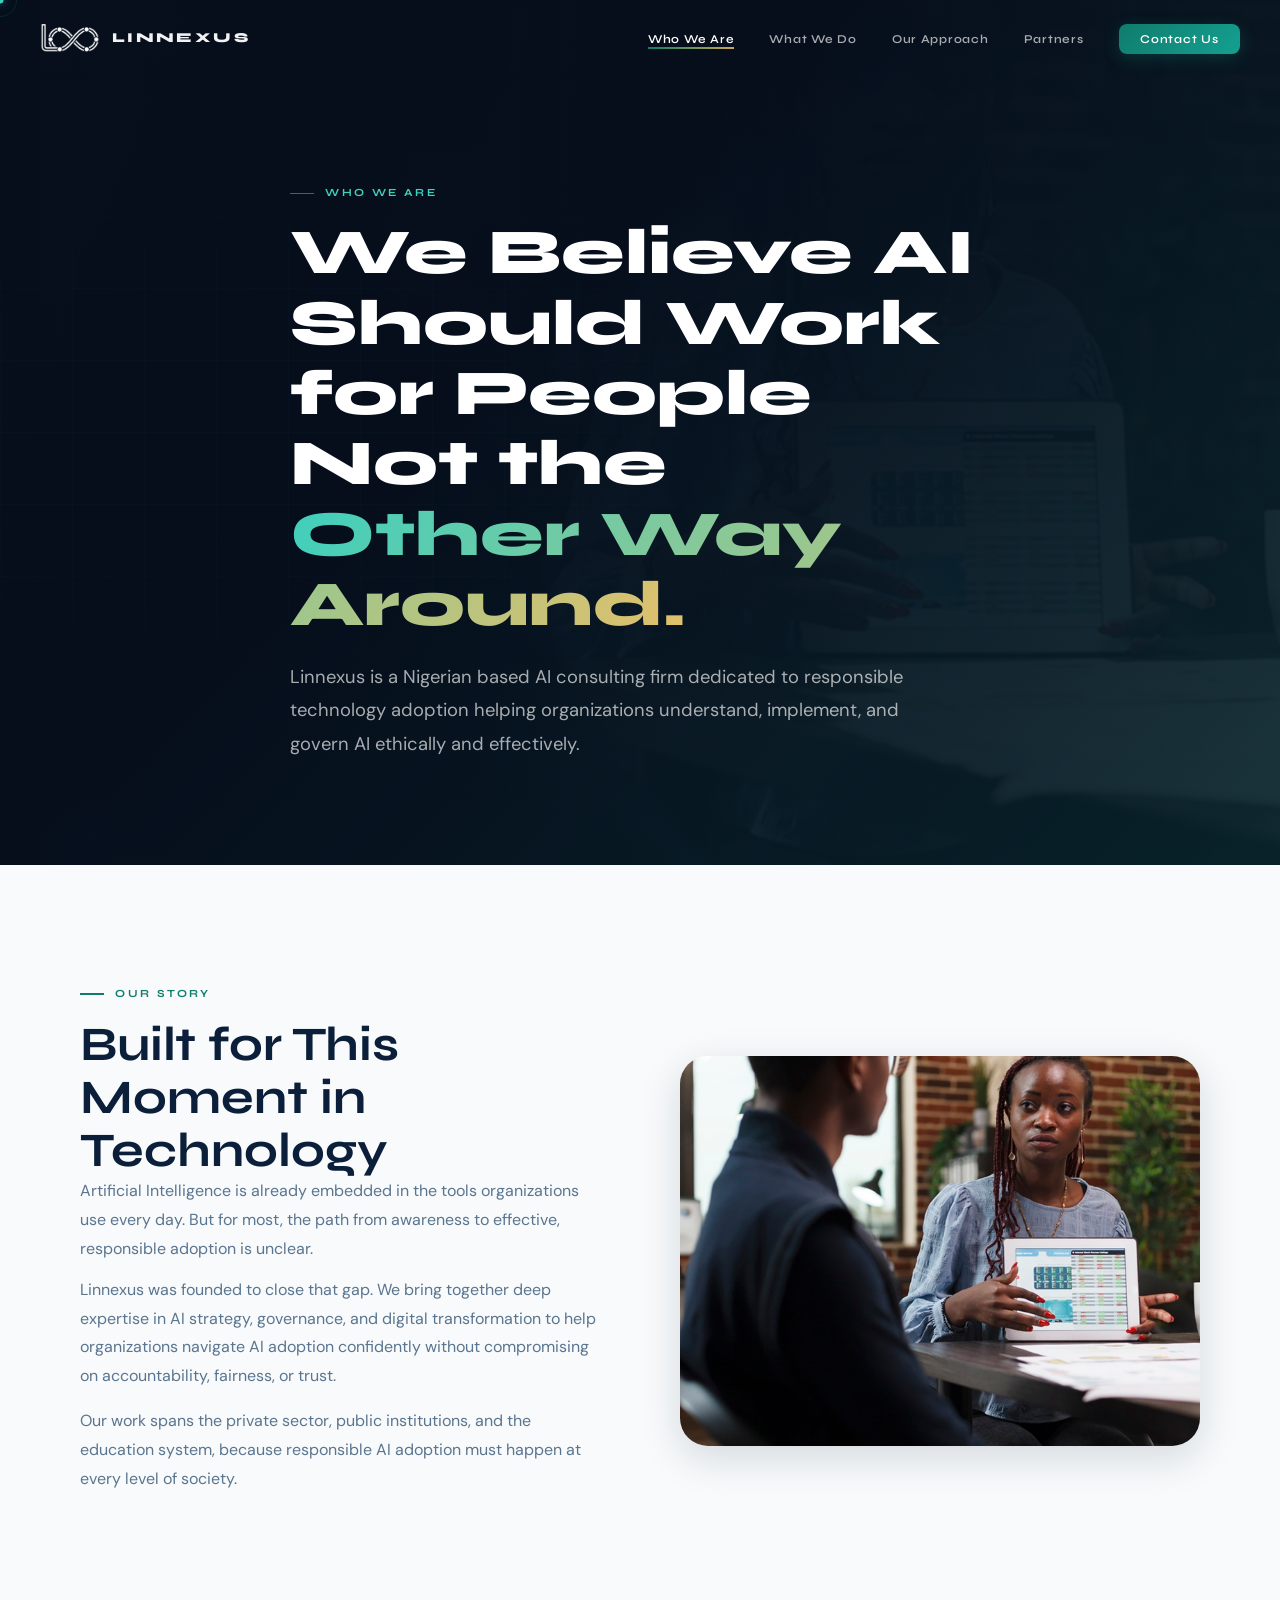
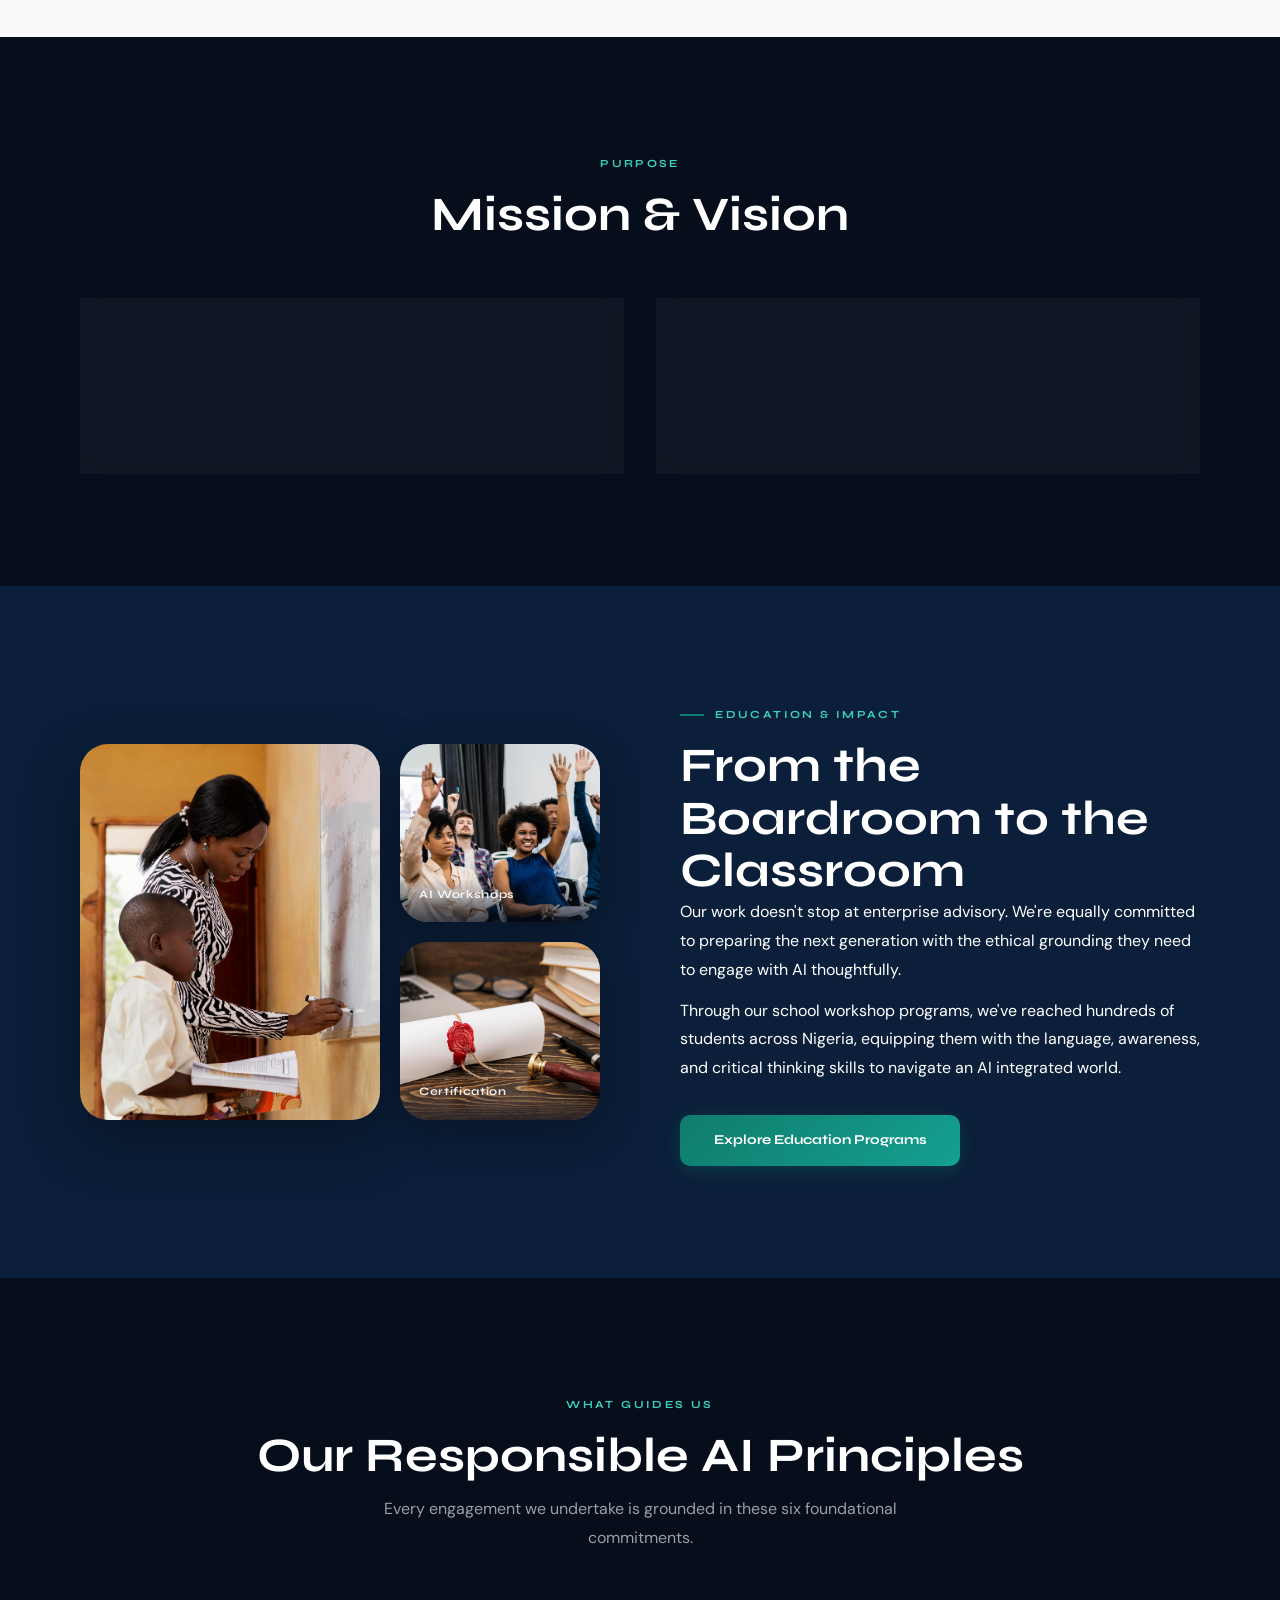
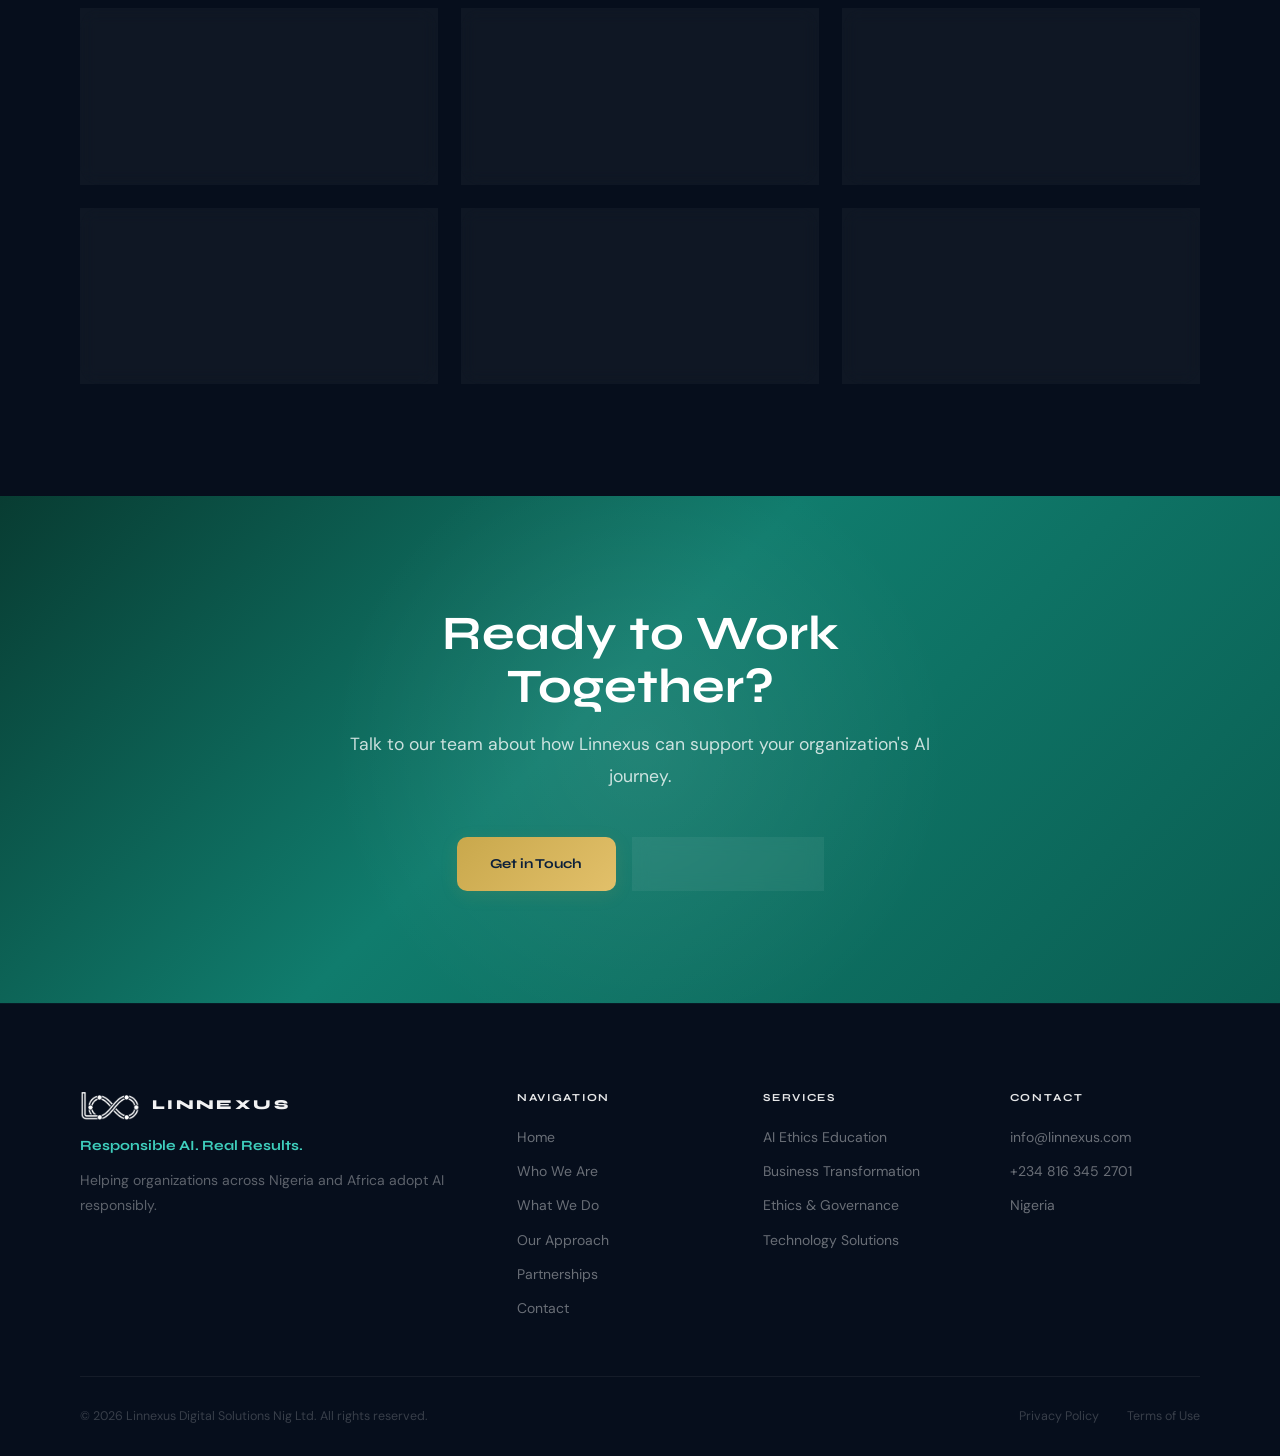
==== commit ec0cf456: "Update favicon across all pages to a proper SVG icon" ====
--- a/about.html
+++ b/about.html
@@ -12,7 +12,8 @@
     rel="stylesheet" />
   <link rel="stylesheet" href="style.css" />
   <!-- Favicon and Social Thumbnails -->
-  <link rel="icon" type="image/png" href="images/logo.png" />
+  <link rel="icon" type="image/svg+xml" href="images/favicon.svg" />
+  <link rel="apple-touch-icon" href="images/favicon.svg" />
   <meta property="og:title" content="Linnexus Digital Solutions" />
   <meta property="og:description" content="Responsible AI Consulting & Technology Solutions." />
   <meta property="og:image" content="https://www.linnexus.com/images/og-thumbnail.jpg" />
--- a/style.css
+++ b/style.css
@@ -2112,6 +2112,13 @@
   transform: none
 }
 
+/* Services grid */
+.svc-grid {
+  display: grid;
+  grid-template-columns: repeat(3, 1fr);
+  gap: 1.5rem
+}
+
 /* ── RESPONSIVE ── */
 @media(max-width:1024px) {
   .hero {
@@ -2426,13 +2433,6 @@
   }
 }
 
-/* Services grid */
-.svc-grid {
-  display: grid;
-  grid-template-columns: repeat(3, 1fr);
-  gap: 1.5rem
-}
-
 /* Mission/Vision grid */
 .mv-grid {
   display: grid;
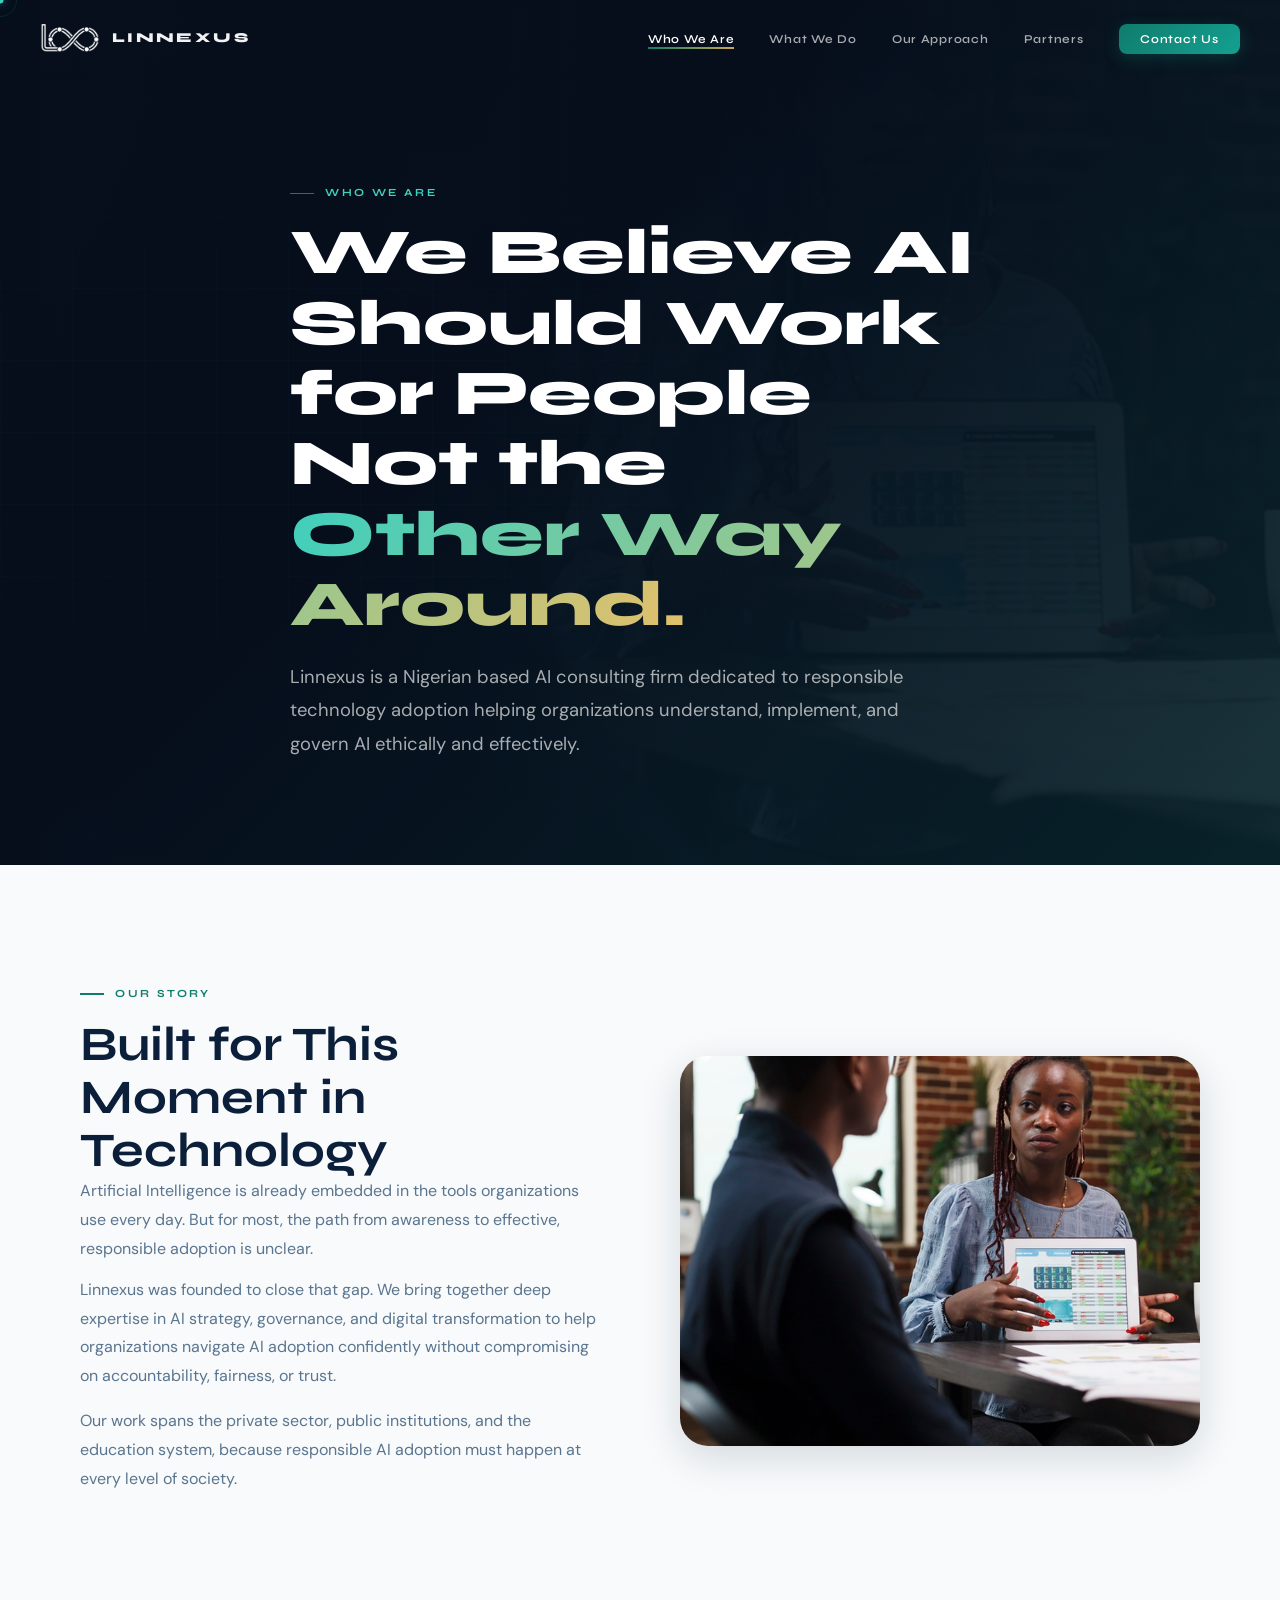
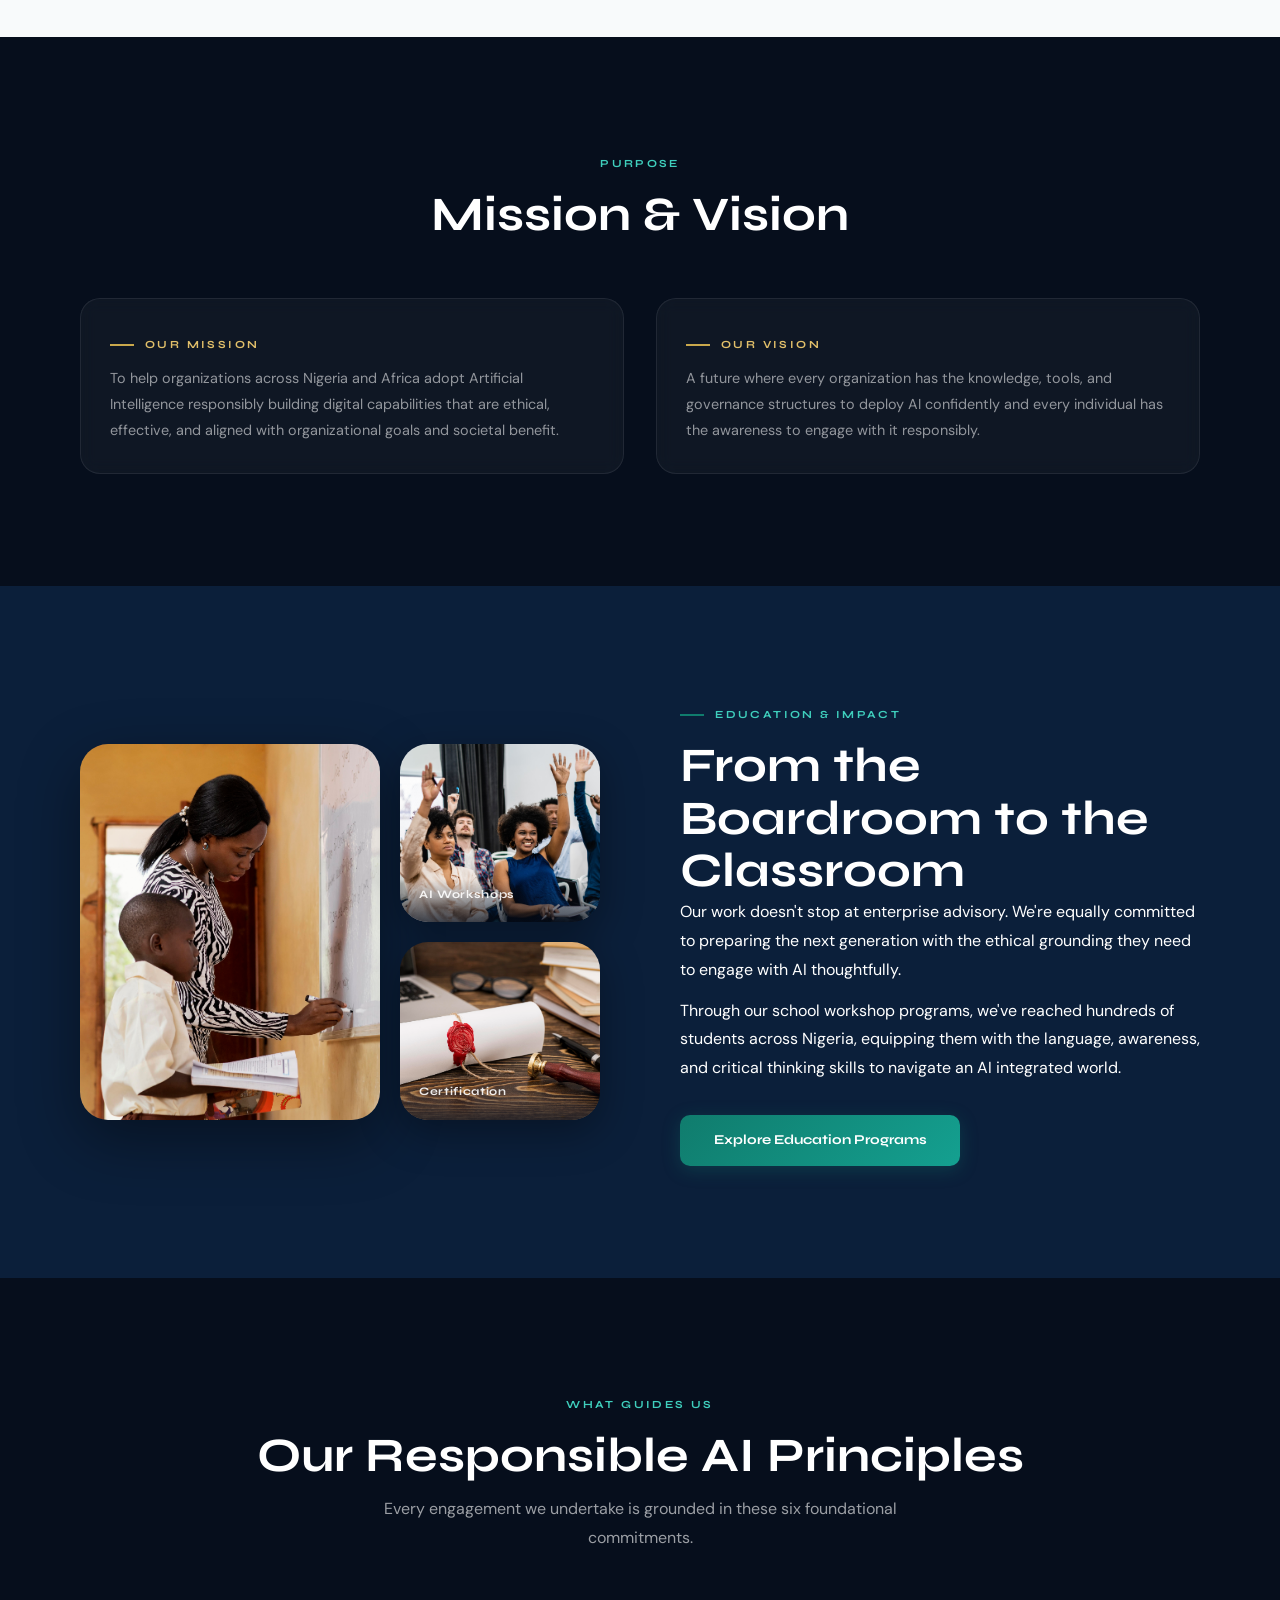
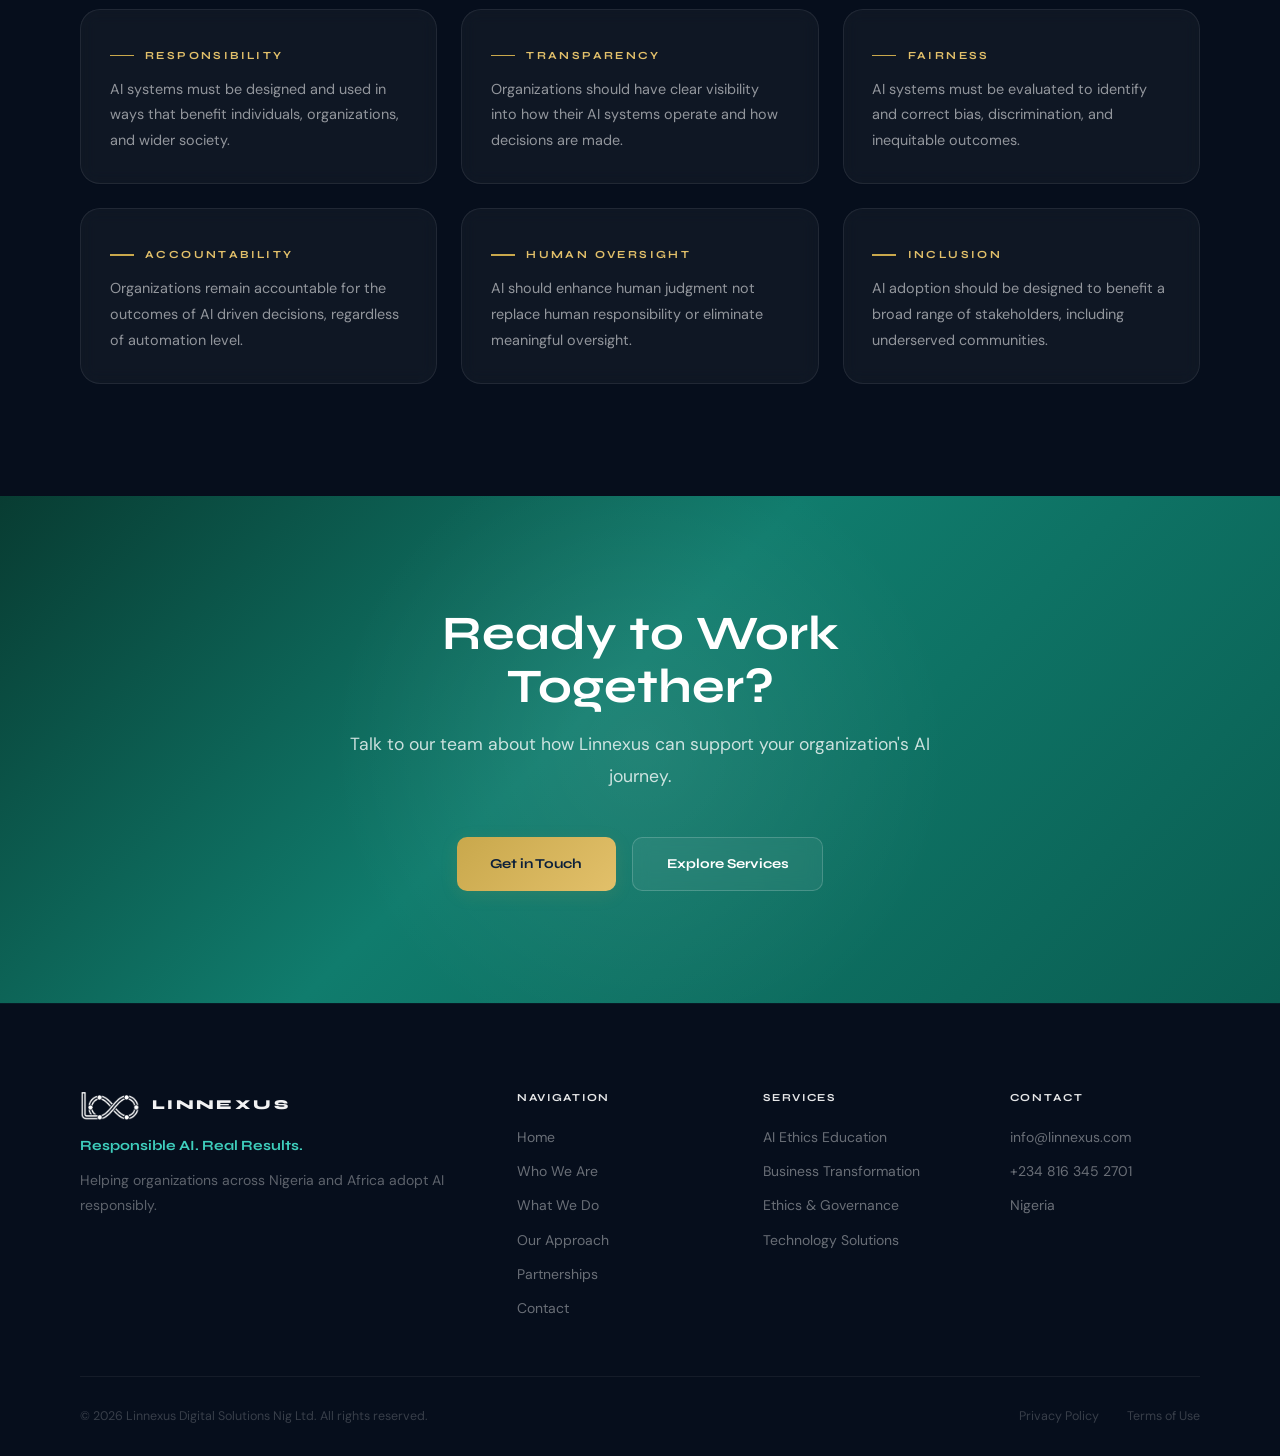
==== commit 2cf91b15: "Create Privacy Policy and Terms of Use pages" ====
--- a/about.html
+++ b/about.html
@@ -240,7 +240,7 @@
       </div>
       <div class="footer-bot">
         <p>&copy; 2026 Linnexus Digital Solutions Nig Ltd. All rights reserved.</p>
-        <div class="footer-leg"><a href="#">Privacy Policy</a><a href="#">Terms of Use</a></div>
+        <div class="footer-leg"><a href="privacy.html">Privacy Policy</a><a href="terms.html">Terms of Use</a></div>
       </div>
     </div>
   </footer>
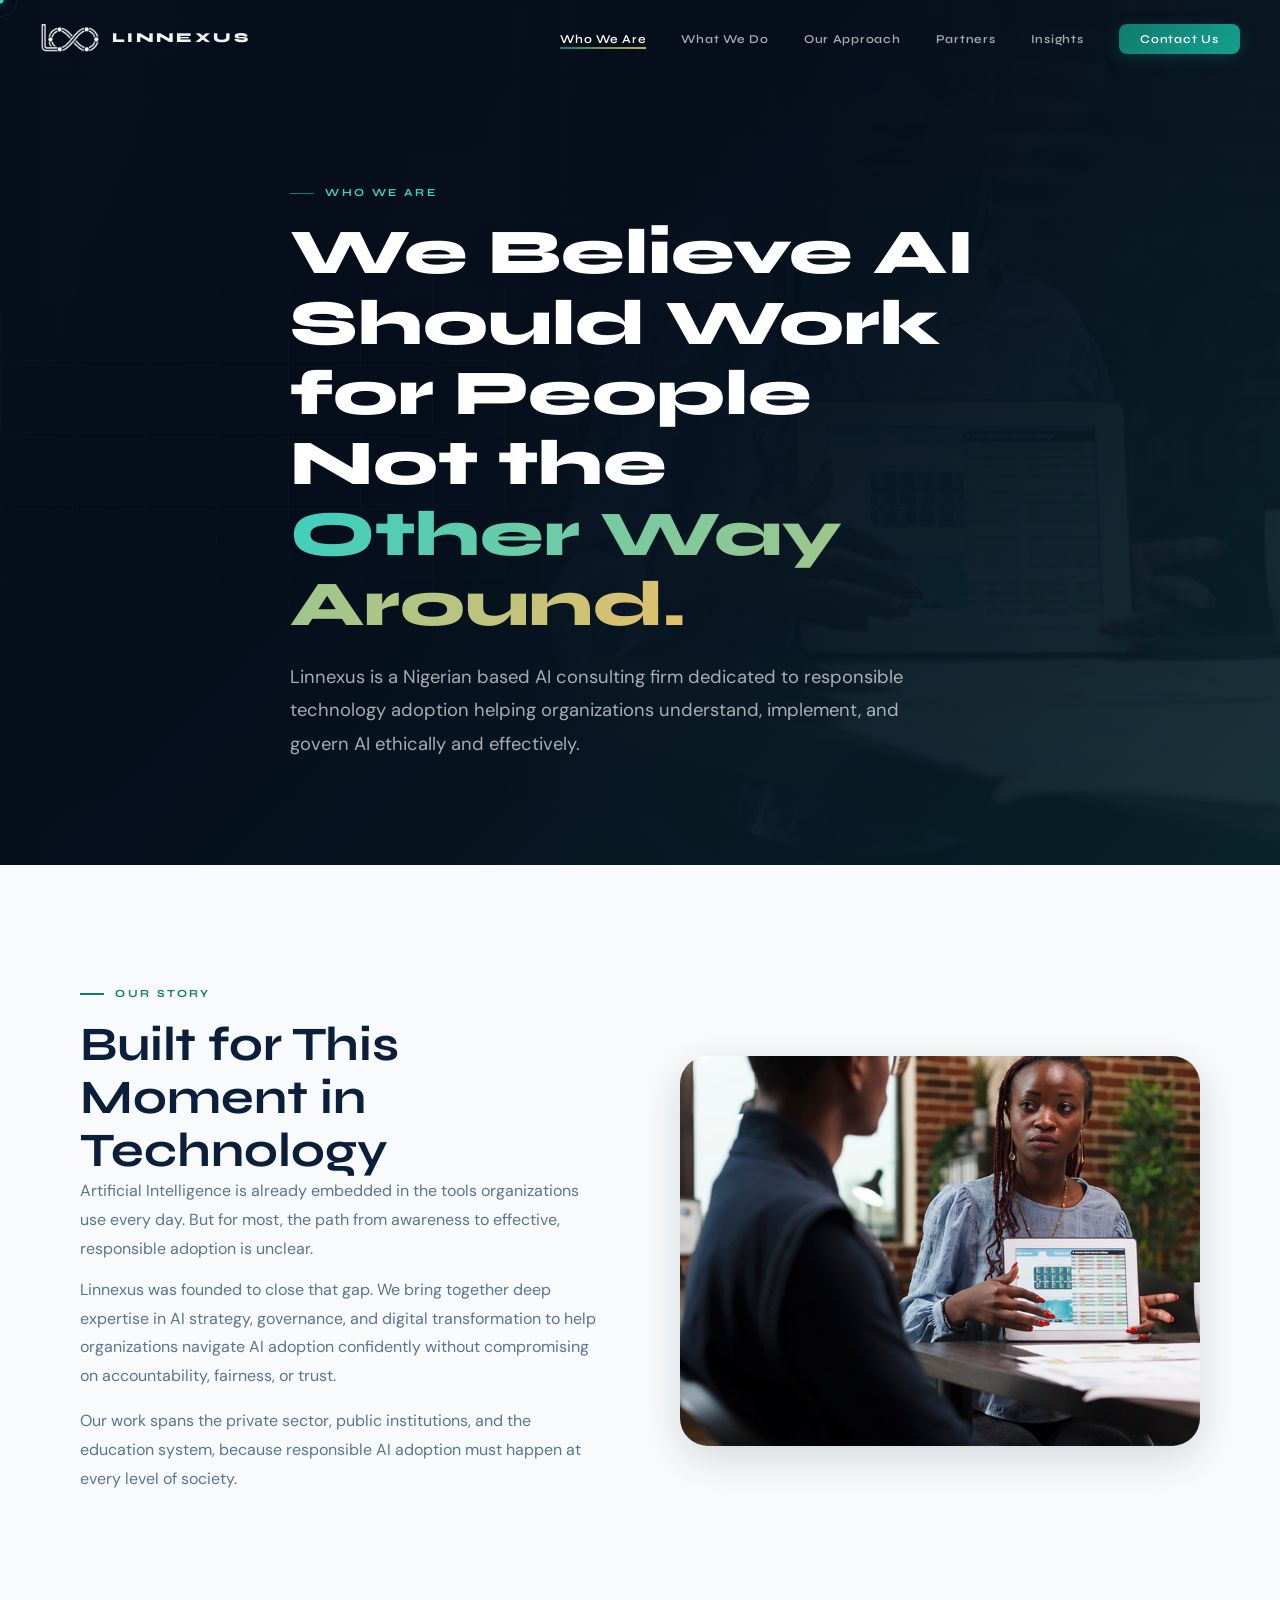
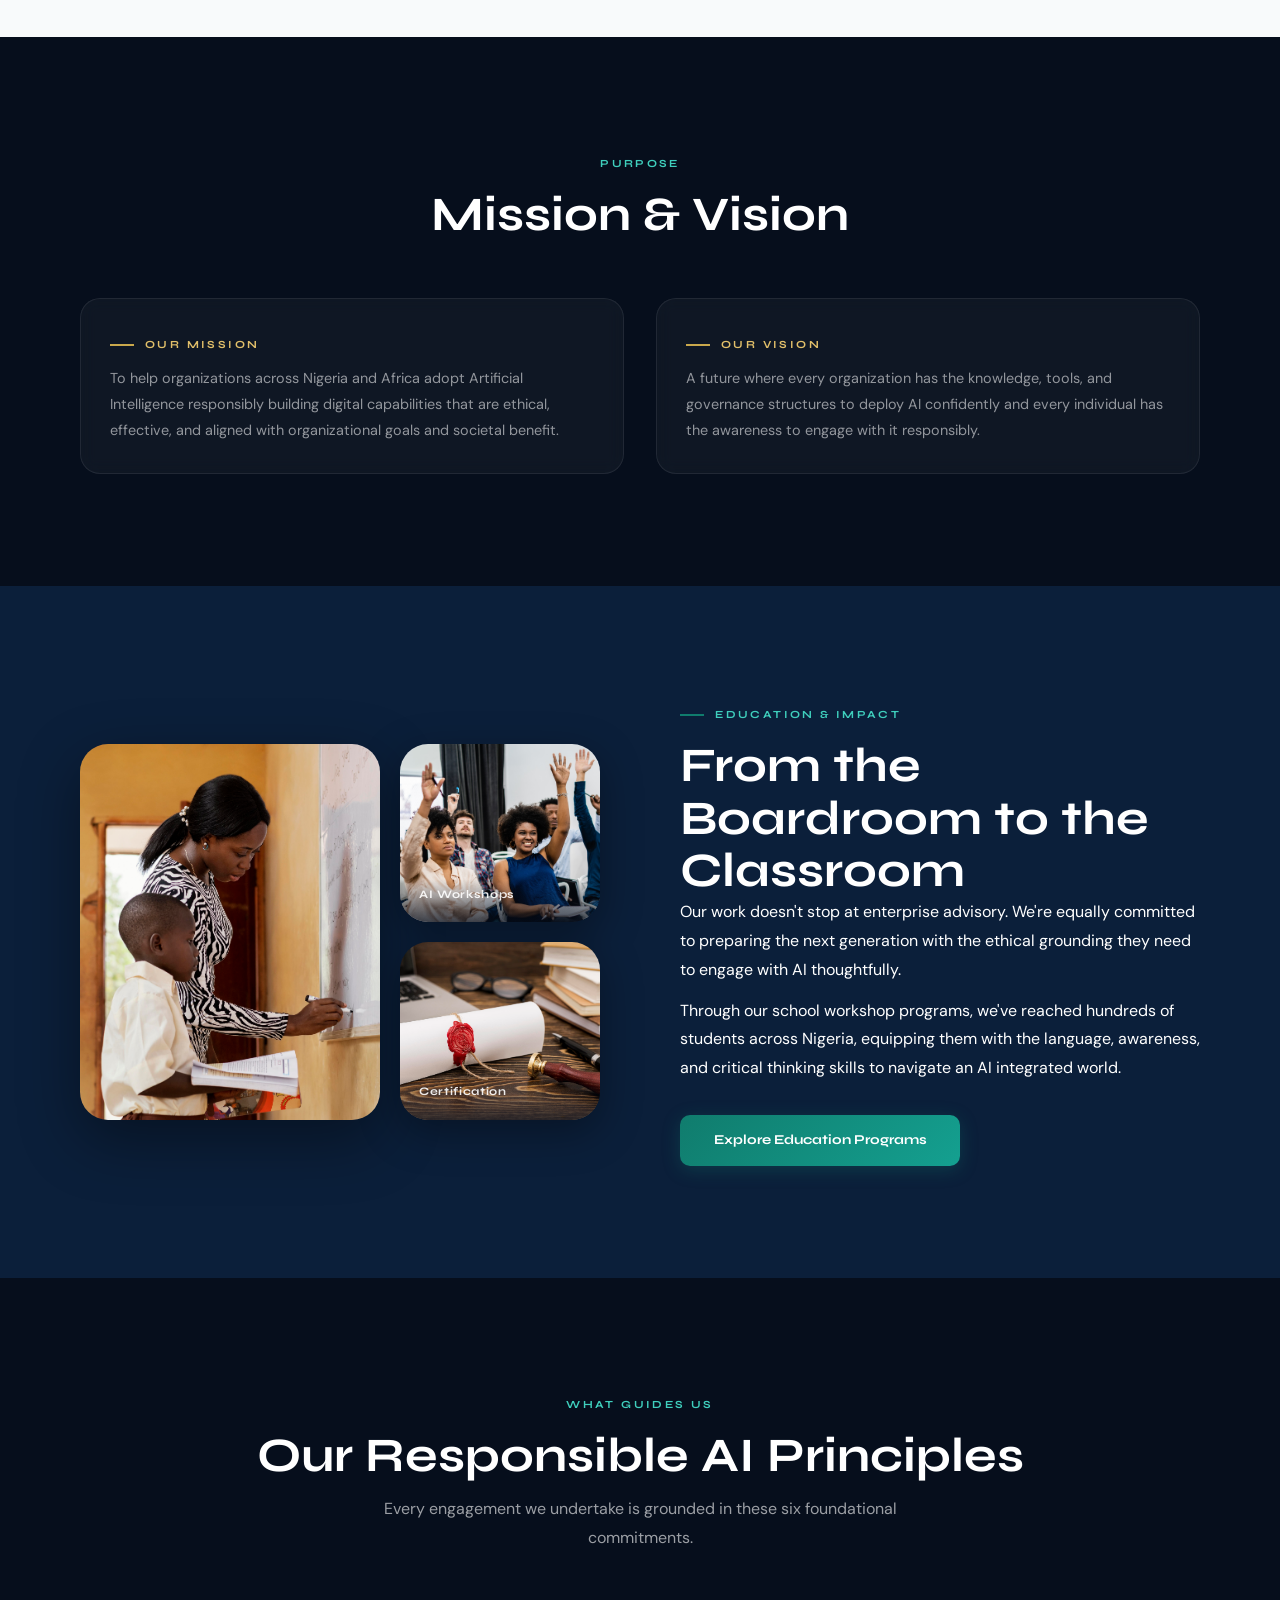
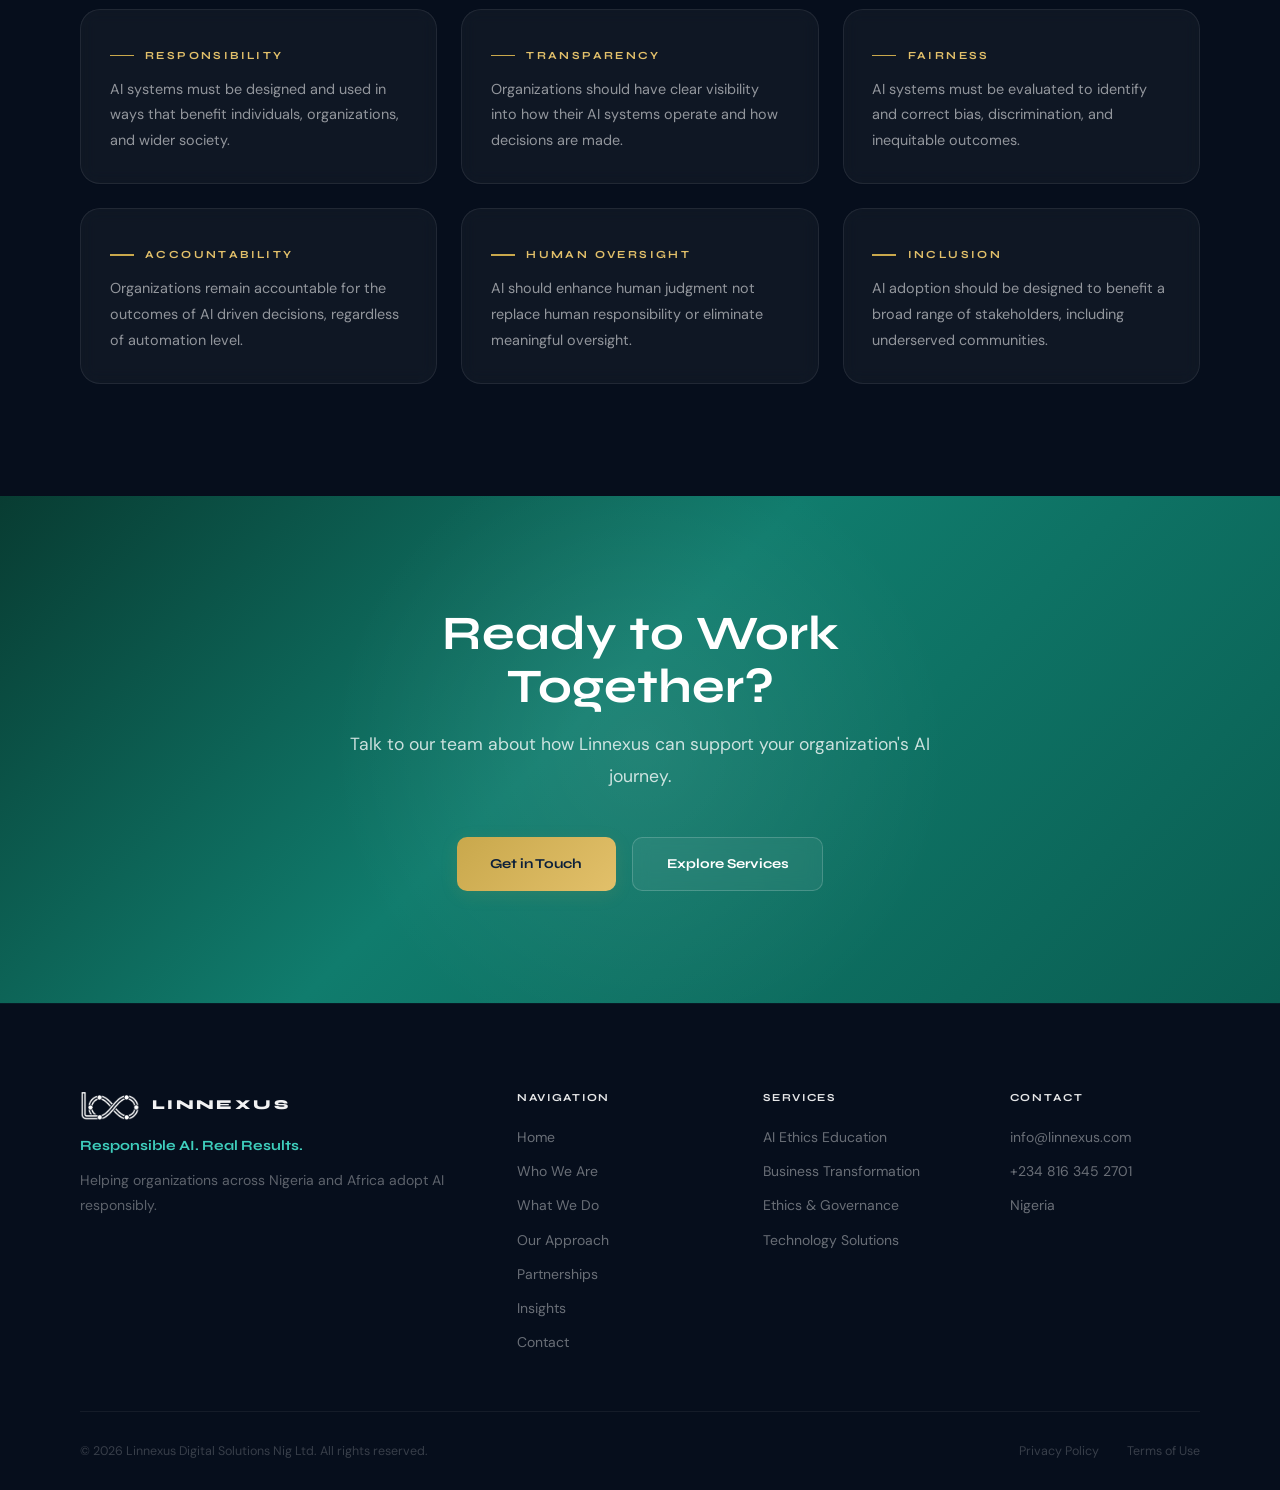
==== commit a72aab8b: "feat: Include Insights link in global navigation menus" ====
--- a/about.html
+++ b/about.html
@@ -42,6 +42,7 @@
         <li><a href="services.html">What We Do</a></li>
         <li><a href="approach.html">Our Approach</a></li>
         <li><a href="partners.html">Partners</a></li>
+        <li><a href="insight.html">Insights</a></li>
         <li><a href="contact.html" class="nav-cta">Contact Us</a></li>
       </ul>
       <button class="hamburger" id="hamburger"><span></span><span></span><span></span></button>
@@ -53,6 +54,7 @@
       <li><a href="services.html">What We Do</a></li>
       <li><a href="approach.html">Our Approach</a></li>
       <li><a href="partners.html">Partners</a></li>
+      <li><a href="insight.html">Insights</a></li>
       <li><a href="contact.html">Contact Us</a></li>
     </ul>
   </div>
@@ -217,6 +219,7 @@
             <li><a href="services.html">What We Do</a></li>
             <li><a href="approach.html">Our Approach</a></li>
             <li><a href="partners.html">Partnerships</a></li>
+            <li><a href="insight.html">Insights</a></li>
             <li><a href="contact.html">Contact</a></li>
           </ul>
         </div>
